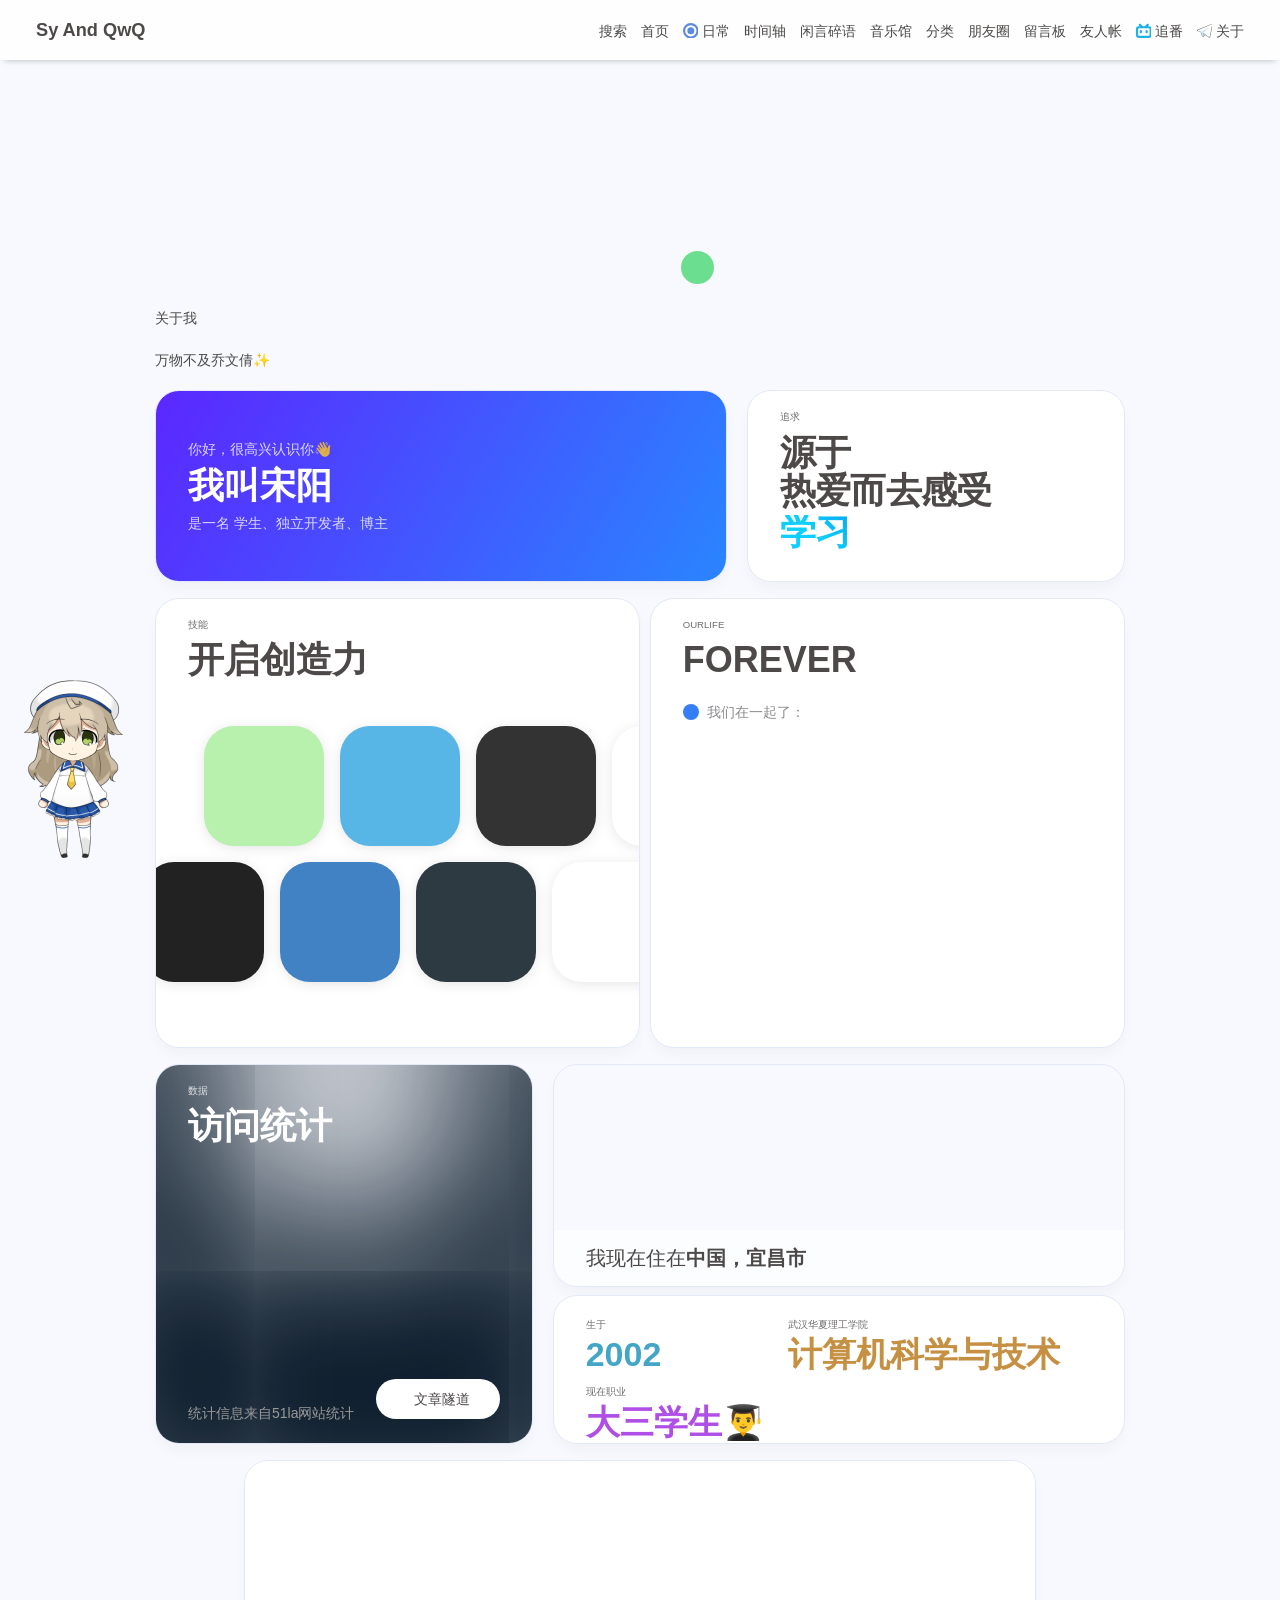
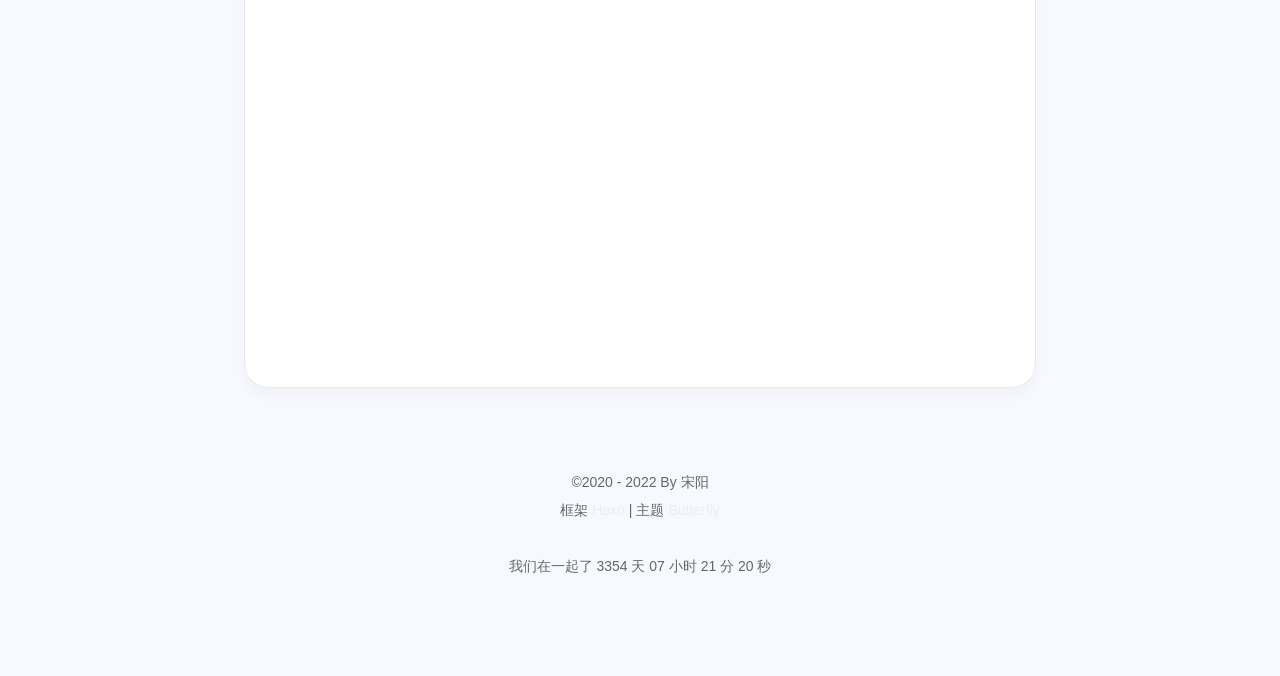
==== about/index.html @ 09df10b4 "Site updated: 2022-11-19 19:28:46" ====
<!DOCTYPE html><html lang="zh-CN" data-theme="light"><head><meta charset="UTF-8"><meta http-equiv="X-UA-Compatible" content="IE=edge"><meta name="viewport" content="width=device-width, initial-scale=1.0, maximum-scale=1.0, user-scalable=no"><title>关于 | Sy And QwQ</title><meta name="author" content="宋阳"><meta name="copyright" content="宋阳"><meta name="format-detection" content="telephone=no"><meta name="theme-color" content="#ffffff"><meta name="description" content="属于我和qwq的博客">
<meta property="og:type" content="website">
<meta property="og:title" content="关于">
<meta property="og:url" content="https://love.qwq1127.cn/about/index.html">
<meta property="og:site_name" content="Sy And QwQ">
<meta property="og:description" content="属于我和qwq的博客">
<meta property="og:locale" content="zh_CN">
<meta property="article:published_time" content="2022-11-18T15:21:50.000Z">
<meta property="article:modified_time" content="2022-11-18T15:22:02.466Z">
<meta property="article:author" content="宋阳">
<meta name="twitter:card" content="summary"><link rel="shortcut icon" href="/img/ourpic.jpg"><link rel="canonical" href="https://love.qwq1127.cn/about/"><link rel="preconnect" href="//cdn.jsdelivr.net"/><link rel="preconnect" href="//busuanzi.ibruce.info"/><link rel="manifest" href="/manifest.json"/><meta name="msapplication-TileColor" content="#3b70fc"/><link rel="apple-touch-icon" sizes="180x180" href="/img/siteicon/128.png"/><link rel="icon" type="image/png" sizes="32x32" href="/img/siteicon/32.png"/><link rel="icon" type="image/png" sizes="16x16" href="/img/siteicon/16.png"/><link rel="mask-icon" href="/img/siteicon/128.png" color="#5bbad5"/><link rel="stylesheet" href="/css/index.css"><link rel="stylesheet" href="https://cdn.jsdelivr.net/npm/@fortawesome/fontawesome-free/css/all.min.css" media="print" onload="this.media='all'"><link rel="stylesheet" href="https://cdn.jsdelivr.net/npm/@fancyapps/ui/dist/fancybox.min.css" media="print" onload="this.media='all'"><script>const GLOBAL_CONFIG = { 
  root: '/',
  algolia: undefined,
  localSearch: {"path":"/search.xml","preload":false,"languages":{"hits_empty":"找不到您查询的内容：${query}"}},
  translate: undefined,
  noticeOutdate: undefined,
  highlight: {"plugin":"highlighjs","highlightCopy":true,"highlightLang":true,"highlightHeightLimit":false},
  copy: {
    success: '复制成功',
    error: '复制错误',
    noSupport: '浏览器不支持'
  },
  relativeDate: {
    homepage: false,
    post: false
  },
  runtime: '',
  date_suffix: {
    just: '刚刚',
    min: '分钟前',
    hour: '小时前',
    day: '天前',
    month: '个月前'
  },
  copyright: undefined,
  lightbox: 'fancybox',
  Snackbar: undefined,
  source: {
    justifiedGallery: {
      js: 'https://cdn.jsdelivr.net/npm/flickr-justified-gallery/dist/fjGallery.min.js',
      css: 'https://cdn.jsdelivr.net/npm/flickr-justified-gallery/dist/fjGallery.min.css'
    }
  },
  isPhotoFigcaption: false,
  islazyload: true,
  isAnchor: false
}</script><script id="config-diff">var GLOBAL_CONFIG_SITE = {
  title: '关于',
  isPost: false,
  isHome: false,
  isHighlightShrink: false,
  isToc: false,
  postUpdate: '2022-11-18 23:22:02'
}</script><noscript><style type="text/css">
  #nav {
    opacity: 1
  }
  .justified-gallery img {
    opacity: 1
  }

  #recent-posts time,
  #post-meta time {
    display: inline !important
  }
</style></noscript><script>(win=>{
    win.saveToLocal = {
      set: function setWithExpiry(key, value, ttl) {
        if (ttl === 0) return
        const now = new Date()
        const expiryDay = ttl * 86400000
        const item = {
          value: value,
          expiry: now.getTime() + expiryDay,
        }
        localStorage.setItem(key, JSON.stringify(item))
      },

      get: function getWithExpiry(key) {
        const itemStr = localStorage.getItem(key)

        if (!itemStr) {
          return undefined
        }
        const item = JSON.parse(itemStr)
        const now = new Date()

        if (now.getTime() > item.expiry) {
          localStorage.removeItem(key)
          return undefined
        }
        return item.value
      }
    }
  
    win.getScript = url => new Promise((resolve, reject) => {
      const script = document.createElement('script')
      script.src = url
      script.async = true
      script.onerror = reject
      script.onload = script.onreadystatechange = function() {
        const loadState = this.readyState
        if (loadState && loadState !== 'loaded' && loadState !== 'complete') return
        script.onload = script.onreadystatechange = null
        resolve()
      }
      document.head.appendChild(script)
    })
  
      win.activateDarkMode = function () {
        document.documentElement.setAttribute('data-theme', 'dark')
        if (document.querySelector('meta[name="theme-color"]') !== null) {
          document.querySelector('meta[name="theme-color"]').setAttribute('content', '#0d0d0d')
        }
      }
      win.activateLightMode = function () {
        document.documentElement.setAttribute('data-theme', 'light')
        if (document.querySelector('meta[name="theme-color"]') !== null) {
          document.querySelector('meta[name="theme-color"]').setAttribute('content', '#ffffff')
        }
      }
      const t = saveToLocal.get('theme')
    
          if (t === 'dark') activateDarkMode()
          else if (t === 'light') activateLightMode()
        
      const asideStatus = saveToLocal.get('aside-status')
      if (asideStatus !== undefined) {
        if (asideStatus === 'hide') {
          document.documentElement.classList.add('hide-aside')
        } else {
          document.documentElement.classList.remove('hide-aside')
        }
      }
    
    const detectApple = () => {
      if(/iPad|iPhone|iPod|Macintosh/.test(navigator.userAgent)){
        document.documentElement.classList.add('apple')
      }
    }
    detectApple()
    })(window)</script><link rel="stylesheet" href="/css/custom.css" media="defer" onload="this.media='all'"><link rel="stylesheet" type="text/css" href="https://cdn.jsdelivr.net/npm/js-heo@1.0.11/mainColor/heoMainColor.css"><link rel="stylesheet" type="text/css" href="https://cdn.jsdelivr.net/npm/js-heo@1.0.11/poem/poem.css"><link rel="stylesheet" href="/css/essay_page/essay_page.css"><link rel="stylesheet" href="https://npm.elemecdn.com/hexo-butterfly-swiper-anzhiyu@1.0.4/lib/swiper.min.css"><link rel="stylesheet" href="/css/essay_page/home_essay_bar.css"><!-- hexo injector head_end start --><link rel="stylesheet" href="https://cdn.cbd.int/hexo-butterfly-clock-anzhiyu/lib/clock.min.css" /><link rel="stylesheet" href="https://npm.elemecdn.com/anzhiyu-blog@2.0.4/css/runtime/runtime.min.css" media="print" onload="this.media='all'"><link rel="stylesheet" href="https://cdn.cbd.int/hexo-butterfly-tag-plugins-plus@latest/lib/assets/font-awesome-animation.min.css" media="defer" onload="this.media='all'"><link rel="stylesheet" href="https://cdn.cbd.int/hexo-butterfly-tag-plugins-plus@latest/lib/tag_plugins.css" media="defer" onload="this.media='all'"><script src="https://cdn.cbd.int/hexo-butterfly-tag-plugins-plus@latest/lib/assets/carousel-touch.js"></script><link rel="stylesheet" href="https://cdn.cbd.int/hexo-butterfly-wowjs/lib/animate.min.css" media="print" onload="this.media='all'"><!-- hexo injector head_end end --><meta name="generator" content="Hexo 6.3.0"><link rel="alternate" href="/atom.xml" title="Sy And QwQ" type="application/atom+xml">
</head><body><div id="web_bg"></div><div id="sidebar"><div id="menu-mask"></div><div id="sidebar-menus"><div class="avatar-img is-center"><img src= "[data-uri]" data-lazy-src="https://qwq1127-imgs-1314251743.cos.ap-shanghai.myqcloud.com/imgs/202211131216572.webp" onerror="onerror=null;src='/img/friend_404.gif'" alt="avatar"/></div><div class="sidebar-site-data site-data is-center"><a href="/archives/"><div class="headline">文章</div><div class="length-num">2</div></a><a href="/tags/"><div class="headline">标签</div><div class="length-num">0</div></a><a href="/categories/"><div class="headline">分类</div><div class="length-num">0</div></a></div><hr/><div class="menus_items"><div class="menus_item"><a class="site-page faa-parent animated-hover" href="/"><i class="fa-fw fas fa-home faa-tada"></i><span> 首页</span></a></div><div class="menus_item"><a class="site-page faa-parent animated-hover" href="/essay/"><svg class="icon faa-tada" aria-hidden="true"><use xlink:href="#icon-icon-test-copy"></use></svg><span> 日常</span></a></div><div class="menus_item"><a class="site-page faa-parent animated-hover" href="/archives/"><i class="fa-fw fas fa-archive faa-tada"></i><span> 时间轴</span></a></div><div class="menus_item"><a class="site-page faa-parent animated-hover" href="/artitalk/"><i class="fa-fw fas fa-comment-dots faa-tada"></i><span> 闲言碎语</span></a></div><div class="menus_item"><a class="site-page faa-parent animated-hover" href="/music/"><i class="fa-fw fas fa-music faa-tada"></i><span> 音乐馆</span></a></div><div class="menus_item"><a class="site-page faa-parent animated-hover" href="/categories/"><i class="fa-fw fas fa-folder-open faa-tada"></i><span> 分类</span></a></div><div class="menus_item"><a class="site-page faa-parent animated-hover" href="/fcircle/"><i class="fa-fw fab fa-artstation faa-tada"></i><span> 朋友圈</span></a></div><div class="menus_item"><a class="site-page faa-parent animated-hover" href="/comments/"><i class="fa-fw fas fa-envelope faa-tada"></i><span> 留言板</span></a></div><div class="menus_item"><a class="site-page faa-parent animated-hover" href="/link/"><i class="fa-fw fas fa-link faa-tada"></i><span> 友人帐</span></a></div><div class="menus_item"><a class="site-page faa-parent animated-hover" href="/bangumis/"><svg class="icon faa-tada" aria-hidden="true"><use xlink:href="#icon-bilibili1"></use></svg><span> 追番</span></a></div><div class="menus_item"><a class="site-page faa-parent animated-hover" href="/about/"><svg class="icon faa-tada" aria-hidden="true"><use xlink:href="#icon-zhifeiji"></use></svg><span> 关于</span></a></div></div></div></div><div class="page" id="body-wrap"><header class="not-top-img" id="page-header"><nav id="nav"><span id="blog_name"><a id="site-name" href="/">Sy And QwQ</a></span><div id="menus"><div id="search-button"><a class="site-page social-icon search"><i class="fas fa-search fa-fw"></i><span> 搜索</span></a></div><div class="menus_items"><div class="menus_item"><a class="site-page faa-parent animated-hover" href="/"><i class="fa-fw fas fa-home faa-tada"></i><span> 首页</span></a></div><div class="menus_item"><a class="site-page faa-parent animated-hover" href="/essay/"><svg class="icon faa-tada" aria-hidden="true"><use xlink:href="#icon-icon-test-copy"></use></svg><span> 日常</span></a></div><div class="menus_item"><a class="site-page faa-parent animated-hover" href="/archives/"><i class="fa-fw fas fa-archive faa-tada"></i><span> 时间轴</span></a></div><div class="menus_item"><a class="site-page faa-parent animated-hover" href="/artitalk/"><i class="fa-fw fas fa-comment-dots faa-tada"></i><span> 闲言碎语</span></a></div><div class="menus_item"><a class="site-page faa-parent animated-hover" href="/music/"><i class="fa-fw fas fa-music faa-tada"></i><span> 音乐馆</span></a></div><div class="menus_item"><a class="site-page faa-parent animated-hover" href="/categories/"><i class="fa-fw fas fa-folder-open faa-tada"></i><span> 分类</span></a></div><div class="menus_item"><a class="site-page faa-parent animated-hover" href="/fcircle/"><i class="fa-fw fab fa-artstation faa-tada"></i><span> 朋友圈</span></a></div><div class="menus_item"><a class="site-page faa-parent animated-hover" href="/comments/"><i class="fa-fw fas fa-envelope faa-tada"></i><span> 留言板</span></a></div><div class="menus_item"><a class="site-page faa-parent animated-hover" href="/link/"><i class="fa-fw fas fa-link faa-tada"></i><span> 友人帐</span></a></div><div class="menus_item"><a class="site-page faa-parent animated-hover" href="/bangumis/"><svg class="icon faa-tada" aria-hidden="true"><use xlink:href="#icon-bilibili1"></use></svg><span> 追番</span></a></div><div class="menus_item"><a class="site-page faa-parent animated-hover" href="/about/"><svg class="icon faa-tada" aria-hidden="true"><use xlink:href="#icon-zhifeiji"></use></svg><span> 关于</span></a></div></div><div id="toggle-menu"><a class="site-page"><i class="fas fa-bars fa-fw"></i></a></div></div></nav></header><main class="layout hide-aside" id="content-inner"><div id="page"><h1 class="page-title">关于</h1><div id="about-page"><div class="author-box"><div class="author-img"><img class="no-lightbox" src= "[data-uri]" data-lazy-src="https://s1.ax1x.com/2022/11/19/zKFMAx.png"></div><div class="image-dot"></div></div><p class="p center logo large">关于我</p><p class="p center small">万物不及乔文倩✨</p><div class="author-content"><div class="author-content-item myInfoAndSayHello"><div class="title1">你好，很高兴认识你👋</div><div class="title2">我叫<span class="inline-word">宋阳</span></div><div class="title1">是一名 学生、独立开发者、<span class="inline-word">博主</span></div></div><div class="aboutsiteTips author-content-item"><div class="author-content-item-tips">追求</div><h2>源于<br>热爱而去<span class="inline-word">感受</span><div class="mask"><span class="first-tips">学习</span><span>生活</span><span data-up>程序</span><span data-show>体验</span></div></h2></div></div><div class="author-content"><div class="author-content-item skills"><div class="card-content"><div class="author-content-item-tips">技能</div><span class="author-content-item-title">开启创造力</span><div class="skills-style-group"><div class="tags-group-all"><div class="tags-group-wrapper"><div class="tags-group-icon-pair"><div class="tags-group-icon" style="background: #b8f0ae"><img class="no-lightbox" title="Vue" src= "[data-uri]" data-lazy-src="https://image.anzhiy.cn/adminuploads/1/2022/09/25/633001374747b.png"></div><div class="tags-group-icon" style="background: #222"><img class="no-lightbox" title="React" src= "[data-uri]" data-lazy-src="[data-uri]"></div></div><div class="tags-group-icon-pair"><div class="tags-group-icon" style="background: #57b6e6"><img class="no-lightbox" title="Docker" src= "[data-uri]" data-lazy-src="https://image.anzhiy.cn/adminuploads/1/2022/09/25/63300647df7fa.png"></div><div class="tags-group-icon" style="background: #4082c3"><img class="no-lightbox" title="Photoshop" src= "[data-uri]" data-lazy-src="https://image.anzhiy.cn/adminuploads/1/2022/09/25/63300647e1f10.png"></div></div><div class="tags-group-icon-pair"><div class="tags-group-icon" style="background: #333"><img class="no-lightbox" title="Node" src= "[data-uri]" data-lazy-src="https://cdn1.tianli0.top/npm/anzhiyu-blog@2.1.1/img/svg/node-logo.svg"></div><div class="tags-group-icon" style="background: #2e3a41"><img class="no-lightbox" title="Webpack" src= "[data-uri]" data-lazy-src="https://image.anzhiy.cn/adminuploads/1/2022/09/26/6330ff27e5c9b.png"></div></div><div class="tags-group-icon-pair"><div class="tags-group-icon" style="background: #fff"><img class="no-lightbox" title="Pinia" src= "[data-uri]" data-lazy-src="https://npm.elemecdn.com/anzhiyu-blog@2.0.8/img/svg/pinia-logo.svg"></div><div class="tags-group-icon" style="background: #fff"><img class="no-lightbox" title="Python" src= "[data-uri]" data-lazy-src="https://image.anzhiy.cn/adminuploads/1/2022/09/25/63300647dea51.png"></div></div><div class="tags-group-icon-pair"><div class="tags-group-icon" style="background: #937df7"><img class="no-lightbox" title="Vite" src= "[data-uri]" data-lazy-src="https://npm.elemecdn.com/anzhiyu-blog@2.0.8/img/svg/vite-logo.svg"></div><div class="tags-group-icon" style="background: #4499e4"><img class="no-lightbox" title="Flutter" src= "[data-uri]" data-lazy-src="https://image.anzhiy.cn/adminuploads/1/2022/09/25/633004063ff15.png"></div></div><div class="tags-group-icon-pair"><div class="tags-group-icon" style="background: #fff"><img class="no-lightbox" title="Java" src= "[data-uri]" data-lazy-src="https://image.anzhiy.cn/adminuploads/1/2022/09/25/633005bf0fd1e.jpg"></div><div class="tags-group-icon" style="background: #2c51db"><img class="no-lightbox" title="CSS3" src= "[data-uri]" data-lazy-src="https://image.anzhiy.cn/adminuploads/1/2022/09/25/633006cc55e07.png"></div></div><div class="tags-group-icon-pair"><div class="tags-group-icon" style="background: #f7cb4f"><img class="no-lightbox" title="JS" src= "[data-uri]" data-lazy-src="https://image.anzhiy.cn/adminuploads/1/2022/09/25/633006eee047b.png"></div><div class="tags-group-icon" style="background: #e9572b"><img class="no-lightbox" title="HTML" src= "[data-uri]" data-lazy-src="https://image.anzhiy.cn/adminuploads/1/2022/09/25/633006f9ab27d.png"></div></div><div class="tags-group-icon-pair"><div class="tags-group-icon" style="background: #df5b40"><img class="no-lightbox" title="Git" src= "[data-uri]" data-lazy-src="https://image.anzhiy.cn/adminuploads/1/2022/09/25/633006e37c7fd.webp"></div><div class="tags-group-icon" style="background: #e65164"><img class="no-lightbox" title="Apifox" src= "[data-uri]" data-lazy-src="https://image.anzhiy.cn/adminuploads/1/2022/09/25/633007087a4dc.webp"></div></div></div></div><div class="skills-list"><div class="skill-info"><div class="skill-icon" style="background: #b8f0ae"><img class="no-lightbox" title="Vue" src= "[data-uri]" data-lazy-src="https://image.anzhiy.cn/adminuploads/1/2022/09/25/633001374747b.png"></div><div class="skill-name"><span>Vue</span></div></div><div class="skill-info"><div class="skill-icon" style="background: #222"><img class="no-lightbox" title="React" src= "[data-uri]" data-lazy-src="[data-uri]"></div><div class="skill-name"><span>React</span></div></div><div class="skill-info"><div class="skill-icon" style="background: #57b6e6"><img class="no-lightbox" title="Docker" src= "[data-uri]" data-lazy-src="https://image.anzhiy.cn/adminuploads/1/2022/09/25/63300647df7fa.png"></div><div class="skill-name"><span>Docker</span></div></div><div class="skill-info"><div class="skill-icon" style="background: #4082c3"><img class="no-lightbox" title="Photoshop" src= "[data-uri]" data-lazy-src="https://image.anzhiy.cn/adminuploads/1/2022/09/25/63300647e1f10.png"></div><div class="skill-name"><span>Photoshop</span></div></div><div class="skill-info"><div class="skill-icon" style="background: #333"><img class="no-lightbox" title="Node" src= "[data-uri]" data-lazy-src="https://cdn1.tianli0.top/npm/anzhiyu-blog@2.1.1/img/svg/node-logo.svg"></div><div class="skill-name"><span>Node</span></div></div><div class="skill-info"><div class="skill-icon" style="background: #2e3a41"><img class="no-lightbox" title="Webpack" src= "[data-uri]" data-lazy-src="https://image.anzhiy.cn/adminuploads/1/2022/09/26/6330ff27e5c9b.png"></div><div class="skill-name"><span>Webpack</span></div></div><div class="skill-info"><div class="skill-icon" style="background: #fff"><img class="no-lightbox" title="Pinia" src= "[data-uri]" data-lazy-src="https://npm.elemecdn.com/anzhiyu-blog@2.0.8/img/svg/pinia-logo.svg"></div><div class="skill-name"><span>Pinia</span></div></div><div class="skill-info"><div class="skill-icon" style="background: #fff"><img class="no-lightbox" title="Python" src= "[data-uri]" data-lazy-src="https://image.anzhiy.cn/adminuploads/1/2022/09/25/63300647dea51.png"></div><div class="skill-name"><span>Python</span></div></div><div class="skill-info"><div class="skill-icon" style="background: #937df7"><img class="no-lightbox" title="Vite" src= "[data-uri]" data-lazy-src="https://npm.elemecdn.com/anzhiyu-blog@2.0.8/img/svg/vite-logo.svg"></div><div class="skill-name"><span>Vite</span></div></div><div class="skill-info"><div class="skill-icon" style="background: #4499e4"><img class="no-lightbox" title="Flutter" src= "[data-uri]" data-lazy-src="https://image.anzhiy.cn/adminuploads/1/2022/09/25/633004063ff15.png"></div><div class="skill-name"><span>Flutter</span></div></div><div class="skill-info"><div class="skill-icon" style="background: #fff"><img class="no-lightbox" title="Java" src= "[data-uri]" data-lazy-src="https://image.anzhiy.cn/adminuploads/1/2022/09/25/633005bf0fd1e.jpg"></div><div class="skill-name"><span>Java</span></div></div><div class="skill-info"><div class="skill-icon" style="background: #2c51db"><img class="no-lightbox" title="CSS3" src= "[data-uri]" data-lazy-src="https://image.anzhiy.cn/adminuploads/1/2022/09/25/633006cc55e07.png"></div><div class="skill-name"><span>CSS3</span></div></div><div class="skill-info"><div class="skill-icon" style="background: #f7cb4f"><img class="no-lightbox" title="JS" src= "[data-uri]" data-lazy-src="https://image.anzhiy.cn/adminuploads/1/2022/09/25/633006eee047b.png"></div><div class="skill-name"><span>JS</span></div></div><div class="skill-info"><div class="skill-icon" style="background: #e9572b"><img class="no-lightbox" title="HTML" src= "[data-uri]" data-lazy-src="https://image.anzhiy.cn/adminuploads/1/2022/09/25/633006f9ab27d.png"></div><div class="skill-name"><span>HTML</span></div></div><div class="skill-info"><div class="skill-icon" style="background: #df5b40"><img class="no-lightbox" title="Git" src= "[data-uri]" data-lazy-src="https://image.anzhiy.cn/adminuploads/1/2022/09/25/633006e37c7fd.webp"></div><div class="skill-name"><span>Git</span></div></div><div class="skill-info"><div class="skill-icon" style="background: #e65164"><img class="no-lightbox" title="Apifox" src= "[data-uri]" data-lazy-src="https://image.anzhiy.cn/adminuploads/1/2022/09/25/633007087a4dc.webp"></div><div class="skill-name"><span>Apifox</span></div></div><div class="etc">...</div></div></div></div></div><div class="author-content-item careers"><div class="card-content"><div class="author-content-item-tips">OURLIFE</div><span class="author-content-item-title">FOREVER</span><div class="careers-group"><div class="careers-item"><div class="circle" style="background:#357ef5"></div><div class="name">我们在一起了：</div></div></div><img class="author-content-img no-lightbox" alt="生涯" src= "[data-uri]" data-lazy-src="https://s1.ax1x.com/2022/11/19/zuOcnO.png"></div></div></div><div class="author-content"><div class="about-statistic author-content-item"><div class="card-content"><div class="author-content-item-tips">数据</div><span class="author-content-item-title">访问统计</span><div id="statistic"></div><div class="post-tips">统计信息来自<a href="https://invite.51.la/1NzKqTeb?target=V6" target="_blank" rel="noopener nofollow">51la网站统计</a></div><div class="banner-button-group"><a class="banner-button" onclick="pjax.loadUrl(&quot;/archives/&quot;)" data-pjax-state><i class="fas fa-circle-arrow-up-right"></i><span class="banner-button-text">文章隧道</span></a></div></div></div><div class="author-content-item-group column mapAndInfo"><div class="author-content-item map single"><span class="map-title">我现在住在<b>中国，宜昌市</b></span></div><div class="author-content-item selfInfo single"><div><span class="selfInfo-title">生于</span><span class="selfInfo-content" style="color:#43a6c6">2002</span></div><div><span class="selfInfo-title">武汉华夏理工学院</span><span class="selfInfo-content" style="color:#c69043">计算机科学与技术</span></div><div><span class="selfInfo-title">现在职业</span><span class="selfInfo-content" style="color:#b04fe6">大三学生👨‍🎓</span></div></div></div></div><div class="author-content"><div class="author-content-item myphoto"><img class="author-content-img no-lightbox" alt="自拍" src= "[data-uri]" data-lazy-src="https://s1.ax1x.com/2022/11/19/zKpAUO.jpg"></div></div></div><script src="/js/countup.js"></script><script>(() => {
  fetch('https://v6-widget.51.la/v6/JskXhwjn5swC1gGq/quote.js').then(res => res.text()).then((data) => {
      let title = ['最近活跃', '今日人数', '今日访问', '昨日人数', '昨日访问', '本月访问', '总访问量']
      let num = data.match(/(<\/span><span>).*?(\/span><\/p>)/g)

      num = num.map((el) => {
        let val = el.replace(/(<\/span><span>)/g, '')
        let str = val.replace(/(<\/span><\/p>)/g, '')
        return str
      })

      let statisticEl = document.getElementById('statistic')

      // 自定义不显示哪个或者显示哪个，如下为不显示 最近活跃访客 和 总访问量
      let statistic = []
      for (let i = 0; i < num.length; i++) {
          if (!statisticEl) return
          if (i == 0 || i == num.length - 1) continue;
          statisticEl.innerHTML += '<div><span>' + title[i] + '</span><span id='+ title[i] + '>' + num[i] + '</span></div>'
          queueMicrotask(()=> {
            statistic.push(new CountUp(title[i], 0, num[i], 0, 2, {
                useEasing: true,
                useGrouping: true,
                separator: ',',
                decimal: '.',
                prefix: '',
                suffix: ''
            }))
          })
      }

      function statisticUP () {
        let statisticElment = document.querySelector('.about-statistic.author-content-item');
        if(isInViewPortOfOne(statisticElment)) {
          for (let i = 0; i < num.length; i++) {
            if (i == 0 || i == num.length - 1) continue;
            statistic[i-1].start();
          }
          document.removeEventListener('scroll', throttleStatisticUP);
        }
      }

      const selfInfoContentYear = new CountUp('selfInfo-content-year', 0, 2002, 0, 2, {
        useEasing: true,
        useGrouping: false,
        separator: ',',
        decimal: '.',
        prefix: '',
        suffix: ''
      })

      function scrollSelfInfoContentYear() {
        let selfInfoContentYearElment = document.querySelector('.author-content-item.selfInfo.single');
        if (selfInfoContentYearElment && isInViewPortOfOne(selfInfoContentYearElment)) {
          selfInfoContentYear.start()
          document.removeEventListener('scroll', throttleScrollSelfInfoContentYear);
        }
      }
      const throttleStatisticUP = btf.throttle(statisticUP, 200)
      document.addEventListener('scroll', throttleStatisticUP, {passive: true})

      const throttleScrollSelfInfoContentYear = btf.throttle(scrollSelfInfoContentYear, 200)
      document.addEventListener('scroll', throttleScrollSelfInfoContentYear, {passive: true})
  });

  var pursuitInterval = null;
    pursuitInterval = setInterval(function () {
      const show = document.querySelector('span[data-show]')
      const next = show.nextElementSibling || document.querySelector('.first-tips')
      const up = document.querySelector('span[data-up]')

      if (up) {
        up.removeAttribute('data-up')
      }

      show.removeAttribute('data-show')
      show.setAttribute('data-up', '')

      next.setAttribute('data-show', '')
    }, 2000)

    document.addEventListener('pjax:send', function(){
      clearInterval(pursuitInterval);
    });

    var helloAboutEl = document.querySelector('.hello-about')
    helloAboutEl.addEventListener("mousemove", evt => {
      const mouseX = evt.offsetX;
      const mouseY = evt.offsetY;
      gsap.set(".cursor", {
        x: mouseX,
        y: mouseY,
      })

      gsap.to(".shape", {
        x: mouseX,
        y: mouseY,
        stagger: -0.1
      })
    })
})()</script></div></main><footer id="footer"><div id="footer-wrap"><div class="copyright">&copy;2020 - 2022 By 宋阳</div><div class="framework-info"><span>框架 </span><a target="_blank" rel="noopener" href="https://hexo.io">Hexo</a><span class="footer-separator">|</span><span>主题 </span><a target="_blank" rel="noopener" href="https://github.com/jerryc127/hexo-theme-butterfly">Butterfly</a></div></div></footer></div><div id="rightside"><div id="rightside-config-hide"><button id="darkmode" type="button" title="浅色和深色模式转换"><i class="fas fa-adjust"></i></button></div><div id="rightside-config-show"><button id="rightside_config" type="button" title="设置"><i class="fas fa-cog fa-spin"></i></button><button id="go-up" type="button" title="回到顶部"><i class="fas fa-arrow-up"></i></button></div></div><div id="local-search"><div class="search-dialog"><nav class="search-nav"><span class="search-dialog-title">搜索</span><span id="loading-status"></span><button class="search-close-button"><i class="fas fa-times"></i></button></nav><div class="is-center" id="loading-database"><i class="fas fa-spinner fa-pulse"></i><span>  数据库加载中</span></div><div class="search-wrap"><div id="local-search-input"><div class="local-search-box"><input class="local-search-box--input" placeholder="搜索文章" type="text"/></div></div><hr/><div id="local-search-results"></div></div></div><div id="search-mask"></div></div><div><script src="/js/utils.js"></script><script src="/js/main.js"></script><script src="https://cdn.jsdelivr.net/npm/@fancyapps/ui/dist/fancybox.umd.min.js"></script><script src="https://cdn.jsdelivr.net/npm/vanilla-lazyload/dist/lazyload.iife.min.js"></script><script src="/js/search/local-search.js"></script><div class="js-pjax"></div><div class="aplayer no-destroy" data-id="1708664797" data-server="tencent" data-type="playlist"   data-order="list" data-fixed="true" data-preload="auto" data-autoplay="false" data-mutex="true" ></div><script charset="UTF-8" id="LA_COLLECT" src="https://sdk.51.la/js-sdk-pro.min.js"></script><script src="https://sdk.51.la/perf/js-sdk-perf.min.js" crossorigin="anonymous"></script><script> LA.init({id:"JskXhwjn5swC1gGq",ck:"JskXhwjn5swC1gGq"})</script><script>new LingQue.Monitor().init({id:"JskXhwjn5swC1gGq",sendSuspicious:true});</script><script async data-pjax src="/js/custom.js"></script><script async data-pjax src="/js/waterfall/waterfall.js"></script><script data-pjax src="https://npm.elemecdn.com/anzhiyu-blog@1.1.6/js/swiper.min.js"></script><script id="click-heart" src="https://cdn.jsdelivr.net/npm/butterfly-extsrc/dist/click-heart.min.js" async="async" mobile="false"></script><link rel="stylesheet" href="https://cdn.jsdelivr.net/npm/aplayer/dist/APlayer.min.css" media="print" onload="this.media='all'"><script src="https://cdn.jsdelivr.net/npm/aplayer/dist/APlayer.min.js"></script><script src="https://cdn.jsdelivr.net/npm/butterfly-extsrc/metingjs/dist/Meting.min.js"></script><script src="https://cdn.jsdelivr.net/npm/pjax/pjax.min.js"></script><script>let pjaxSelectors = ["head > title","#config-diff","#body-wrap","#rightside-config-hide","#rightside-config-show",".js-pjax"]

var pjax = new Pjax({
  elements: 'a:not([target="_blank"])',
  selectors: pjaxSelectors,
  cacheBust: false,
  analytics: false,
  scrollRestoration: false
})

document.addEventListener('pjax:send', function () {

  // removeEventListener scroll 
  window.tocScrollFn && window.removeEventListener('scroll', window.tocScrollFn)
  window.scrollCollect && window.removeEventListener('scroll', scrollCollect)

  document.getElementById('rightside').style.cssText = "opacity: ''; transform: ''"
  
  if (window.aplayers) {
    for (let i = 0; i < window.aplayers.length; i++) {
      if (!window.aplayers[i].options.fixed) {
        window.aplayers[i].destroy()
      }
    }
  }

  typeof typed === 'object' && typed.destroy()

  //reset readmode
  const $bodyClassList = document.body.classList
  $bodyClassList.contains('read-mode') && $bodyClassList.remove('read-mode')

  typeof disqusjs === 'object' && disqusjs.destroy()
})

document.addEventListener('pjax:complete', function () {
  window.refreshFn()

  document.querySelectorAll('script[data-pjax]').forEach(item => {
    const newScript = document.createElement('script')
    const content = item.text || item.textContent || item.innerHTML || ""
    Array.from(item.attributes).forEach(attr => newScript.setAttribute(attr.name, attr.value))
    newScript.appendChild(document.createTextNode(content))
    item.parentNode.replaceChild(newScript, item)
  })

  GLOBAL_CONFIG.islazyload && window.lazyLoadInstance.update()

  typeof chatBtnFn === 'function' && chatBtnFn()
  typeof panguInit === 'function' && panguInit()

  // google analytics
  typeof gtag === 'function' && gtag('config', '', {'page_path': window.location.pathname});

  // baidu analytics
  typeof _hmt === 'object' && _hmt.push(['_trackPageview',window.location.pathname]);

  typeof loadMeting === 'function' && document.getElementsByClassName('aplayer').length && loadMeting()

  // prismjs
  typeof Prism === 'object' && Prism.highlightAll()
})

document.addEventListener('pjax:error', (e) => {
  if (e.request.status === 404) {
    pjax.loadUrl('/404.html')
  }
})</script><div class="app-refresh" id="app-refresh" style="position: fixed;top: -2.2rem;left: 0;right: 0;z-index: 99999;padding: 0 1rem;font-size: 15px;height: 2.2rem;transition: all 0.3s ease;"><div class="app-refresh-wrap" style=" display: flex;color: #fff;height: 100%;align-items: center;justify-content: center;"><label>✨ 有新文章啦！ 👉</label><a href="javascript:void(0)" onclick="location.reload()"><span style="color: #fff;text-decoration: underline;cursor: pointer;">🍗点击食用🍔</span></a></div></div><script>if ('serviceWorker' in navigator) {
if (navigator.serviceWorker.controller) {
navigator.serviceWorker.addEventListener('controllerchange', function() {
showNotification()
})
}
window.addEventListener('load', function() {
navigator.serviceWorker.register('/sw.js')
})
}
function showNotification() {
if (GLOBAL_CONFIG.Snackbar) {
var snackbarBg =
document.documentElement.getAttribute('data-theme') === 'light' ?
GLOBAL_CONFIG.Snackbar.bgLight :
GLOBAL_CONFIG.Snackbar.bgDark
var snackbarPos = GLOBAL_CONFIG.Snackbar.position
Snackbar.show({
text: '✨ 有新文章啦！ 👉',
backgroundColor: snackbarBg,
duration: 500000,
pos: snackbarPos,
actionText: '🍗点击食用🍔',
actionTextColor: '#fff',
onActionClick: function(e) {
location.reload()
},
})
} else {
var showBg =
document.documentElement.getAttribute('data-theme') === 'light' ?
'#3b70fc' :
'#1f1f1f'
var cssText = `top: 0; background: ${showBg};`
document.getElementById('app-refresh').style.cssText = cssText
}
}</script><script async data-pjax src="//busuanzi.ibruce.info/busuanzi/2.3/busuanzi.pure.mini.js"></script></div><!-- hexo injector body_end start --><script data-pjax>
  function butterfly_clock_anzhiyu_injector_config(){
    var parent_div_git = document.getElementsByClassName('sticky_layout')[0];
    var item_html = '<div class="card-widget card-clock"><div class="card-glass"><div class="card-background"><div class="card-content"><div id="hexo_electric_clock"><img class="entered loading" id="card-clock-loading" src= "[data-uri]" data-lazy-src="https://cdn.cbd.int/hexo-butterfly-clock-anzhiyu/lib/loading.gif" style="height: 120px; width: 100%;" data-ll-status="loading"/></div></div></div></div></div>';
    console.log('已挂载butterfly_clock_anzhiyu')
    if(parent_div_git) {
      parent_div_git.insertAdjacentHTML("afterbegin",item_html)
    }
  }
  var elist = 'null'.split(',');
  var cpage = location.pathname;
  var epage = 'all';
  var qweather_key = 'a706946cad544d13ba8e112b1cfd0f8e';
  var gaud_map_key = '7294e9d53179c618071c08911b5643d6';
  var baidu_ak_key = 'undefined';
  var flag = 0;
  var clock_rectangle = '112.982279,28.19409';
  var clock_default_rectangle_enable = 'false';

  for (var i=0;i<elist.length;i++){
    if (cpage.includes(elist[i])){
      flag++;
    }
  }

  if ((epage ==='all')&&(flag == 0)){
    butterfly_clock_anzhiyu_injector_config();
  }
  else if (epage === cpage){
    butterfly_clock_anzhiyu_injector_config();
  }
  </script><script src="https://widget.qweather.net/simple/static/js/he-simple-common.js?v=2.0"></script><script data-pjax src="https://cdn.cbd.int/hexo-butterfly-clock-anzhiyu/lib/clock.min.js"></script><script data-pjax>
  function butterfly_footer_beautify_injector_config(){
    var parent_div_git = document.getElementById('footer-wrap');
    var item_html = '<div id="workboard"></div><p id="ghbdages"><a class="github-badge" target="_blank" href="https://www.jsdelivr.com/" style="margin-inline:5px" data-title="本站使用JsDelivr为静态资源提供CDN加速" title=""><img src= "[data-uri]" data-lazy-src="https://img.shields.io/badge/CDN-jsDelivr-orange?style=flat&amp;logo=jsDelivr" alt=""/></a><a class="github-badge" target="_blank" href="https://github.com/" style="margin-inline:5px" data-title="本站项目由Github托管" title=""><img src= "[data-uri]" data-lazy-src="https://img.shields.io/badge/Source-Github-d021d6?style=flat&amp;logo=GitHub" alt=""/></a><a class="github-badge" target="_blank" href="http://creativecommons.org/licenses/by-nc-sa/4.0/" style="margin-inline:5px" data-title="本站采用知识共享署名-非商业性使用-相同方式共享4.0国际许可协议进行许可" title=""><img src= "[data-uri]" data-lazy-src="https://img.shields.io/badge/Copyright-BY--NC--SA%204.0-d42328?style=flat&amp;logo=Claris" alt=""/></a></p>';
    console.log('已挂载butterfly_footer_beautify')
    parent_div_git.insertAdjacentHTML("beforeend",item_html)
    }
  var elist = 'null'.split(',');
  var cpage = location.pathname;
  var epage = 'all';
  var flag = 0;

  for (var i=0;i<elist.length;i++){
    if (cpage.includes(elist[i])){
      flag++;
    }
  }

  if ((epage ==='all')&&(flag == 0)){
    butterfly_footer_beautify_injector_config();
  }
  else if (epage === cpage){
    butterfly_footer_beautify_injector_config();
  }
  </script><script async src="/js/runtime/runtime.min.js"></script><script async src="/js/ali_font.js"></script><div class="js-pjax"><script async="async">var arr = document.getElementsByClassName('recent-post-item');
for(var i = 0;i<arr.length;i++){
    arr[i].classList.add('wow');
    arr[i].classList.add('animate__zoomIn');
    arr[i].setAttribute('data-wow-duration', '1.5s');
    arr[i].setAttribute('data-wow-delay', '200ms');
    arr[i].setAttribute('data-wow-offset', '30');
    arr[i].setAttribute('data-wow-iteration', '1');
  }</script><script async="async">var arr = document.getElementsByClassName('card-widget');
for(var i = 0;i<arr.length;i++){
    arr[i].classList.add('wow');
    arr[i].classList.add('animate__zoomIn');
    arr[i].setAttribute('data-wow-duration', '');
    arr[i].setAttribute('data-wow-delay', '200ms');
    arr[i].setAttribute('data-wow-offset', '');
    arr[i].setAttribute('data-wow-iteration', '');
  }</script><script async="async">var arr = document.getElementsByClassName('flink-list-card');
for(var i = 0;i<arr.length;i++){
    arr[i].classList.add('wow');
    arr[i].classList.add('animate__flipInY');
    arr[i].setAttribute('data-wow-duration', '3s');
    arr[i].setAttribute('data-wow-delay', '');
    arr[i].setAttribute('data-wow-offset', '');
    arr[i].setAttribute('data-wow-iteration', '');
  }</script><script async="async">var arr = document.getElementsByClassName('flink-list-card');
for(var i = 0;i<arr.length;i++){
    arr[i].classList.add('wow');
    arr[i].classList.add('animate__animated');
    arr[i].setAttribute('data-wow-duration', '3s');
    arr[i].setAttribute('data-wow-delay', '');
    arr[i].setAttribute('data-wow-offset', '');
    arr[i].setAttribute('data-wow-iteration', '');
  }</script><script async="async">var arr = document.getElementsByClassName('article-sort-item');
for(var i = 0;i<arr.length;i++){
    arr[i].classList.add('wow');
    arr[i].classList.add('animate__slideInRight');
    arr[i].setAttribute('data-wow-duration', '1.5s');
    arr[i].setAttribute('data-wow-delay', '');
    arr[i].setAttribute('data-wow-offset', '');
    arr[i].setAttribute('data-wow-iteration', '');
  }</script><script async="async">var arr = document.getElementsByClassName('site-card');
for(var i = 0;i<arr.length;i++){
    arr[i].classList.add('wow');
    arr[i].classList.add('animate__flipInY');
    arr[i].setAttribute('data-wow-duration', '3s');
    arr[i].setAttribute('data-wow-delay', '');
    arr[i].setAttribute('data-wow-offset', '');
    arr[i].setAttribute('data-wow-iteration', '');
  }</script><script async="async">var arr = document.getElementsByClassName('site-card');
for(var i = 0;i<arr.length;i++){
    arr[i].classList.add('wow');
    arr[i].classList.add('animate__animated');
    arr[i].setAttribute('data-wow-duration', '3s');
    arr[i].setAttribute('data-wow-delay', '');
    arr[i].setAttribute('data-wow-offset', '');
    arr[i].setAttribute('data-wow-iteration', '');
  }</script></div><script defer src="https://cdn.cbd.int/hexo-butterfly-wowjs/lib/wow.min.js"></script><script defer src="https://cdn.cbd.int/hexo-butterfly-wowjs/lib/wow_init.js"></script><!-- hexo injector body_end end --><script src="/live2dw/lib/L2Dwidget.min.js?094cbace49a39548bed64abff5988b05"></script><script>L2Dwidget.init({"tagMode":false,"debug":false,"model":{"jsonPath":"/live2dw/assets/koharu.model.json"},"display":{"position":"left","width":150,"height":300},"mobile":{"show":true},"log":false,"pluginJsPath":"lib/","pluginModelPath":"assets/","pluginRootPath":"live2dw/"});</script></body></html>
---- css/custom.css ----
/* @font-face {
  font-family: Candyhome;
  src: url(https://npm.elemecdn.com/anzhiyu-blog@1.1.6/fonts/Candyhome.ttf);
  font-display: swap;
  font-weight: lighter;
} */

@font-face {
    font-family: ZhuZiAYuanJWD;
    src: url(https://npm.elemecdn.com/anzhiyu-blog@1.1.6/fonts/ZhuZiAWan.woff2);
    font-display: swap;
    font-weight: lighter;
}

div#menus {
    font-family: "ZhuZiAYuanJWD";
}

h1#site-title {
    font-family: ZhuZiAYuanJWD;
    font-size: 3em !important;
}

a.article-title,
a.blog-slider__title,
a.categoryBar-list-link,
h1.post-title {
    font-family: ZhuZiAYuanJWD;
}

.iconfont {
    font-family: "iconfont" !important;
    font-size: 3em;
    /* 可以定义图标大小 */
    font-style: normal;
    -webkit-font-smoothing: antialiased;
    -moz-osx-font-smoothing: grayscale;
}


/* 时间轴生肖icon */

svg.icon {
    /* 这里定义svg.icon，避免和Butterfly自带的note标签冲突 */
    width: 1em;
    height: 1em;
    /* width和height定义图标的默认宽度和高度*/
    vertical-align: -0.15em;
    fill: currentColor;
    overflow: hidden;
}

.icon-zhongbiao::before {
    color: #f7c768;
}


/* bilibli番剧插件 */

#article-container .bangumi-tab.bangumi-active {
    background: var(--anzhiyu-theme);
    color: var(--anzhiyu-ahoverbg);
    border-radius: 10px;
}

a.bangumi-tab:hover {
    text-decoration: none !important;
}

.bangumi-button:hover {
    background: var(--anzhiyu-theme) !important;
    border-radius: 10px !important;
    color: var(--anzhiyu-ahoverbg) !important;
}

a.bangumi-button.bangumi-nextpage:hover {
    text-decoration: none !important;
}

.bangumi-button {
    padding: 5px 10px !important;
}

a.bangumi-tab {
    padding: 5px 10px !important;
}

svg.icon.faa-tada {
    font-size: 1.1em;
}

.bangumi-info-item {
    border-right: 1px solid #f2b94b;
}

.bangumi-info-item span {
    color: #f2b94b;
}

.bangumi-info-item em {
    color: #f2b94b;
}


/* 解决artitalk的图标问题 */

#uploadSource>svg {
    width: 1.19em;
    height: 1.5em;
}


/*top-img黑色透明玻璃效果移除，不建议加，除非你执着于完全一图流或者背景图对比色明显 */

#page-header:not(.not-top-img):before {
    background-color: transparent !important;
}


/* 首页文章卡片 */

#recent-posts>.recent-post-item {
    background: rgba(255, 255, 255, 0.9);
}


/* 首页侧栏卡片 */

#aside-content .card-widget {
    background: rgba(255, 255, 255, 0.9);
}


/* 文章页面正文背景 */

div#post {
    background: rgba(255, 255, 255, 0.9);
}


/* 分页页面 */

div#page {
    background: rgba(255, 255, 255, 0.9);
}


/* 归档页面 */

div#archive {
    background: rgba(255, 255, 255, 0.9);
}


/* 标签页面 */

div#tag {
    background: rgba(255, 255, 255, 0.9);
}


/* 分类页面 */

div#category {
    background: rgba(255, 255, 255, 0.9);
}


/*夜间模式伪类遮罩层透明*/

[data-theme="dark"] #recent-posts>.recent-post-item {
    background: #121212;
}

[data-theme="dark"] .card-widget {
    background: #121212 !important;
}

[data-theme="dark"] div#post {
    background: #121212 !important;
}

[data-theme="dark"] div#tag {
    background: #121212 !important;
}

[data-theme="dark"] div#archive {
    background: #121212 !important;
}

[data-theme="dark"] div#page {
    background: #121212 !important;
}

[data-theme="dark"] div#category {
    background: #121212 !important;
}

[data-theme="dark"] div#category {
    background: transparent !important;
}


/* 页脚透明 */

#footer {
    background: transparent !important;
}


/* 头图透明 */

#page-header {
    background: transparent !important;
}

#rightside>div>button {
    border-radius: 5px;
}


/* 滚动条 */

 ::-webkit-scrollbar {
    width: 10px;
    height: 10px;
}

 ::-webkit-scrollbar-thumb {
    background-color: #3b70fc;
    border-radius: 2em;
}

 ::-webkit-scrollbar-corner {
    background-color: transparent;
}

 ::-moz-selection {
    color: #fff;
    background-color: #3b70fc;
}


/* 音乐播放器 */


/* .aplayer .aplayer-lrc {
    display: none !important;
  } */

.aplayer.aplayer-fixed.aplayer-narrow .aplayer-body {
    left: -66px !important;
    transition: all 0.3s;
    /* 默认情况下缩进左侧66px，只留一点箭头部分 */
}

.aplayer.aplayer-fixed.aplayer-narrow .aplayer-body:hover {
    left: 0 !important;
    transition: all 0.3s;
    /* 鼠标悬停是左侧缩进归零，完全显示按钮 */
}

.aplayer.aplayer-fixed {
    z-index: 999999 !important;
}


/* 评论框  */

.vwrap {
    box-shadow: 2px 2px 5px #bbb;
    background: rgba(255, 255, 255, 0.3);
    border-radius: 8px;
    padding: 30px;
    margin: 30px 0px 30px 0px;
}


/* 设置评论框 */

.vcard {
    box-shadow: 2px 2px 5px #bbb;
    background: rgba(255, 255, 255, 0.3);
    border-radius: 8px;
    padding: 30px;
    margin: 30px 0px 0px 0px;
}


/* 鼠标图标 */

body {
    cursor: url("/img/x1.cur"), auto;
}

a,
[type="button"]:not(:disabled),
[type="reset"]:not(:disabled),
[type="submit"]:not(:disabled),
button:not(:disabled) {
    cursor: url("/img/x2.cur"), auto !important;
}


/* md网站下划线 */

#article-container a:hover {
    text-decoration: none !important;
}

#article-container #hpp_talk p img {
    display: inline;
}


/* 404页面 */

#error-wrap {
    position: absolute;
    top: 40%;
    right: 0;
    left: 0;
    margin: 0 auto;
    padding: 0 1rem;
    max-width: 1000px;
    transform: translate(0, -50%);
}

#error-wrap .error-content {
    display: flex;
    flex-direction: row;
    justify-content: center;
    align-items: center;
    margin: 0 1rem;
    height: 18rem;
    border-radius: 8px;
    background: var(--card-bg);
    box-shadow: var(--card-box-shadow);
    transition: all 0.3s;
}

#error-wrap .error-content .error-img {
    box-flex: 1;
    flex: 1;
    height: 100%;
    border-top-left-radius: 8px;
    border-bottom-left-radius: 8px;
    background-color: #3b70fc;
    background-position: center;
    background-size: cover;
}

#error-wrap .error-content .error-info {
    box-flex: 1;
    flex: 1;
    padding: 0.5rem;
    text-align: center;
    font-size: 14px;
    font-family: Titillium Web, "PingFang SC", "Hiragino Sans GB", "Microsoft JhengHei", "Microsoft YaHei", sans-serif;
}

#error-wrap .error-content .error-info .error_title {
    margin-top: -4rem;
    font-size: 9em;
}

#error-wrap .error-content .error-info .error_subtitle {
    margin-top: -3.5rem;
    word-break: break-word;
    font-size: 1.6em;
}

#error-wrap .error-content .error-info a {
    display: inline-block;
    margin-top: 0.5rem;
    padding: 0.3rem 1.5rem;
    background: var(--btn-bg);
    color: var(--btn-color);
}

#body-wrap.error .aside-list {
    display: flex;
    flex-direction: row;
    flex-wrap: nowrap;
    bottom: 0px;
    position: absolute;
    padding: 1rem;
    width: 100%;
    overflow: scroll;
}

#body-wrap.error .aside-list .aside-list-group {
    display: flex;
    flex-direction: row;
    flex-wrap: nowrap;
    max-width: 1200px;
    margin: 0 auto;
}

#body-wrap.error .aside-list .aside-list-item {
    padding: 0.5rem;
}

#body-wrap.error .aside-list .aside-list-item img {
    width: 100%;
    object-fit: cover;
    border-radius: 12px;
}

#body-wrap.error .aside-list .aside-list-item .thumbnail {
    overflow: hidden;
    width: 230px;
    height: 143px;
    background: var(--anzhiyu-card-bg);
    display: flex;
}

#body-wrap.error .aside-list .aside-list-item .content .title {
    -webkit-line-clamp: 2;
    overflow: hidden;
    display: -webkit-box;
    -webkit-box-orient: vertical;
    line-height: 1.5;
    justify-content: center;
    align-items: flex-end;
    align-content: center;
    padding-top: 0.5rem;
    color: white;
}

#body-wrap.error .aside-list .aside-list-item .content time {
    display: none;
}


/* 代码框主题 */

#article-container figure.highlight {
    border-radius: 10px;
}
---- css/essay_page/essay_page.css ----
#page:has(#essay_page) {
  border: 0;
  box-shadow: none !important;
  padding: 0 !important;
  background: transparent !important;
}
#page:has(#essay_page) .page-title {
  display: none;
}
/* #web_bg ~ .page:has(#essay_page) {
  background: var(--anzhiyu-background);
} */
#bber .bber-container-img {
  display: flex;
  align-items: center;
  justify-content: space-around;
  width: 100%;
  flex-wrap: wrap;
  margin-bottom: 0.3rem;
}
#bber .bber-container-img .bber-content-noimg {
  width: calc(100% / 4 - 5px);
}

#bber .bber-content-img img {
  object-fit: cover;
  max-height: 100%;
  border-radius: 12px;
}

#bber .bber-content-img {
  height: 100px;
  border-radius: 12px;
  overflow: hidden;
  display: flex;
  position: relative;
  width: calc(100% / 4 - 5px);
}

#bber .bber-content .datacont {
  order: 0;
  font-size: 0.8rem;
  font-weight: 700;
  color: var(--anzhiyu-fontcolor);
  width: 100%;
  line-height: 1.38;
  border-radius: 12px;
  margin-bottom: 0.5rem;
  display: flex;
  flex-direction: column;
  text-align: justify;
}
#bber p {
  margin: 0px;
}
#bber div.bber-content {
  display: flex;
  flex-flow: wrap;
  border-radius: 12px;
  width: 100%;
  height: 100%;
}
#bber .timeline ul li.bber-item {
  position: relative;
  width: 32%;
  border: var(--style-border-always);
  border-radius: 12px;
  padding: 1rem 1rem 0.5rem;
  transition: all 0.3s ease 0s;
  display: flex;
  flex-flow: column nowrap;
  justify-content: space-between;
  align-items: flex-start;
  background: var(--anzhiyu-card-bg);
  box-shadow: var(--anzhiyu-shadow-border);
  margin-right: 2%;
}
#bber .timeline #waterfall.show {
  opacity: 1;
}
#bber .timeline #waterfall {
  opacity: 0;
  transition: all 0.3s ease 0s;
}
#bber ul.list {
  display: flex;
  flex-flow: row wrap;
  justify-content: space-between;
}
#bber {
  margin-top: 1rem;
  width: 100%;
}
#bber > section > ul > li.bber-item {
  margin-bottom: 1rem;
}

#bber-tips {
  font-size: 14px;
  display: flex;
  justify-content: center;
  margin-top: 1rem;
}

#bber .timeline ul li.bber-item hr {
  display: flex;
  position: relative;
  margin: 8px 0px;
  border: 1px dashed var(--anzhiyu-theme-op);
  width: 100%;
}

#bber .bber-info {
  display: flex;
  align-items: center;
}

#bber > section > ul > li > div .bber-info-time,
#bber > section > ul > li > div .bber-info-from {
  color: var(--anzhiyu-fontcolor);
  font-size: 0.7rem;
  background-color: var(--anzhiyu-gray-op);
  padding: 0px 8px;
  border-radius: 20px;
  cursor: default;
  display: flex;
  align-items: center;
}

#bber .bber-info .far.fa-clock {
  margin-right: 4px;
}
#bber > section > ul > li > div .bber-info-from span,
#bber > section > ul > li > div .bber-info-from {
  margin-left: 4px;
}

#bber .bber-bottom {
  display: flex;
  justify-content: space-between;
  width: 100%;
  margin-top: 10px;
}

#bber .bber-bottom .bber-reply {
  cursor: url(/img/x2.cur), auto !important;
}

#bber .timeline ul li.bber-item:hover {
  border: var(--style-border-hover);
}

#bber .bber-content-link {
  display: flex;
  margin-left: 0.5rem;
  font-size: 0.7rem;
  align-items: center;
  background-color: rgba(245, 108, 108, 0.13);
  color: rgb(245, 108, 108);
  padding: 0px 8px;
  border-radius: 20px;
}
#bber .bber-content-link i {
  margin-right: 3px;
}
#bber .bber-content-link:hover {
  background-color: var(--anzhiyu-main);
  color: var(--anzhiyu-white);
}
#bber .bber-music {
  width: 100%;
  height: 90px;
  margin: 0.5rem 0;
  border-radius: 8px;
  overflow: hidden;
  border: var(--style-border-always);
  background: var(--anzhiyu-secondbg);
}
#bber .aplayer {
  margin: 0;
}

#bber .aplayer.aplayer-withlrc .aplayer-pic {
  height: 82px;
  width: 82px;
  margin: 4px;
  border-radius: 4px;
}
.bber-music .aplayer.aplayer-withlrc .aplayer-info {
  padding: 5px 7px 0;
}
#bber .aplayer .aplayer-info .aplayer-music {
  height: 23px;
}
#bber .aplayer .aplayer-info .aplayer-music .aplayer-title {
  font-size: 0.8rem;
  font-weight: 700;
  margin: 0;
  color: var(--anzhiyu-fontcolor);
}

#bber .aplayer .aplayer-info .aplayer-controller {
  align-items: center;
}
#bber .aplayer .aplayer-info .aplayer-controller .aplayer-bar-wrap {
  padding: 0;
}
#bber .aplayer .aplayer-info .aplayer-controller .aplayer-time {
  position: initial;
}
#bber .aplayer .aplayer-info .aplayer-controller .aplayer-bar-wrap .aplayer-bar {
  background: var(--anzhiyu-gray);
  height: 8px;
  border-radius: 12px;
  transition: 0.3s;
  overflow: hidden;
}
#bber .aplayer .aplayer-info .aplayer-controller .aplayer-bar-wrap .aplayer-bar .aplayer-loaded {
  height: 100%;
  border-radius: 12px;
}
#bber .aplayer .aplayer-info .aplayer-controller .aplayer-bar-wrap .aplayer-bar .aplayer-played {
  height: 100%;
  border-radius: 12px;
}
#bber .aplayer .aplayer-info .aplayer-controller .aplayer-bar-wrap .aplayer-bar .aplayer-played .aplayer-thumb {
  display: none;
}
#bber .aplayer .aplayer-info .aplayer-controller .aplayer-time {
  position: initial;
}

/* 顶部样式 */
.author-content.author-content-item.essayPage {
  height: 19rem;
  background: url(https://s1.ax1x.com/2022/11/19/zuXe81.jpg) left 28% / cover no-repeat;
  color: var(--anzhiyu-white);
  overflow: hidden;
  margin-top: 0px;
}
#page:has(#essay_page) .author-content-item .card-content .banner-button-group .banner-button:hover {
  color: var(--anzhiyu-white);
  border-radius: 20px !important;
}

/* 响应式 */
@media screen and (max-width: 1300px) {
  #bber .timeline ul li.bber-item {
    width: 49%;
    margin-right: 1%;
  }
}
@media screen and (max-width: 768px) {
  #bber .timeline ul li.bber-item {
    width: 100%;
    margin-right: 0px;
  }
}
[data-theme="dark"] #bber .bber-music .aplayer,
[data-theme="dark"] #bber .aplayer .aplayer-lrc:before,
[data-theme="dark"] #bber .aplayer .aplayer-lrc:after {
  background: var(--anzhiyu-card-bg);
  color: var(--anzhiyu-fontcolor);
}
#bber .aplayer .aplayer-lrc p {
  color: var(--anzhiyu-fontcolor);
}
---- css/essay_page/home_essay_bar.css ----
#bbTimeList {
  background: var(--anzhiyu-white);
  color: var(--anzhiyu-fontcolor);
  padding: 0.5rem 1rem;
  border-radius: 30px;
  box-shadow: var(--anzhiyu-shadow-lightblack);
  display: flex;
  transition: all 0.3s ease 0s;
  margin: 1rem auto 0;
  border: var(--style-border);
  align-items: center;
  height: 50px;
  width: 100%;
}
[data-theme="dark"] #bbTimeList {
  background: #000 !important;
}
#bbtalk {
  width: 100%;
  overflow: hidden;
  text-overflow: ellipsis;
  white-space: nowrap;
}
#bber-talk {
  width: 100%;
  height: 25px;
  line-height: 25px;
  display: flex;
  flex-direction: column;
}
.bber-logo {
  font-size: 1.5rem;
  line-height: 22px;
  margin-right: 1rem;
  transition: all 0.3s ease 0s;
  cursor: url(/img/x2.cur), auto !important;
}

.bber-gotobb {
  line-height: 25px;
  margin-left: 1rem;
  transition: all 0.3s ease 0s;
  cursor: url(/img/x2.cur), auto !important;
}

#bber-talk .li-style {
  width: 100%;
  max-width: 100%;
  height: 25px;
  text-align: center;
  overflow: hidden;
  text-overflow: ellipsis;
  transition: 0.3s;
  font-weight: 700;
  margin: auto;
  cursor: url(/img/x2.cur), auto !important;
  white-space: nowrap;
}

#bbTimeList:hover {
  border: var(--style-border-hover);
  box-shadow: var(--anzhiyu-shadow-main);
}

/* 文章页H1-H6图标样式效果 */
.bbTimeList .bber-logo {
  -webkit-animation: rotate 1.6s linear infinite;
  animation: rotate 1.6s linear infinite;
}
@-webkit-keyframes rotate {
  0% {
    -webkit-transform: rotate(0deg);
    transform: rotate(0deg);
  }
  to {
    -webkit-transform: rotate(-1turn);
    transform: rotate(-1turn);
  }
}
@keyframes rotate {
  0% {
    -webkit-transform: rotate(0deg);
    transform: rotate(0deg);
  }
  to {
    -webkit-transform: rotate(-1turn);
    transform: rotate(-1turn);
  }
}
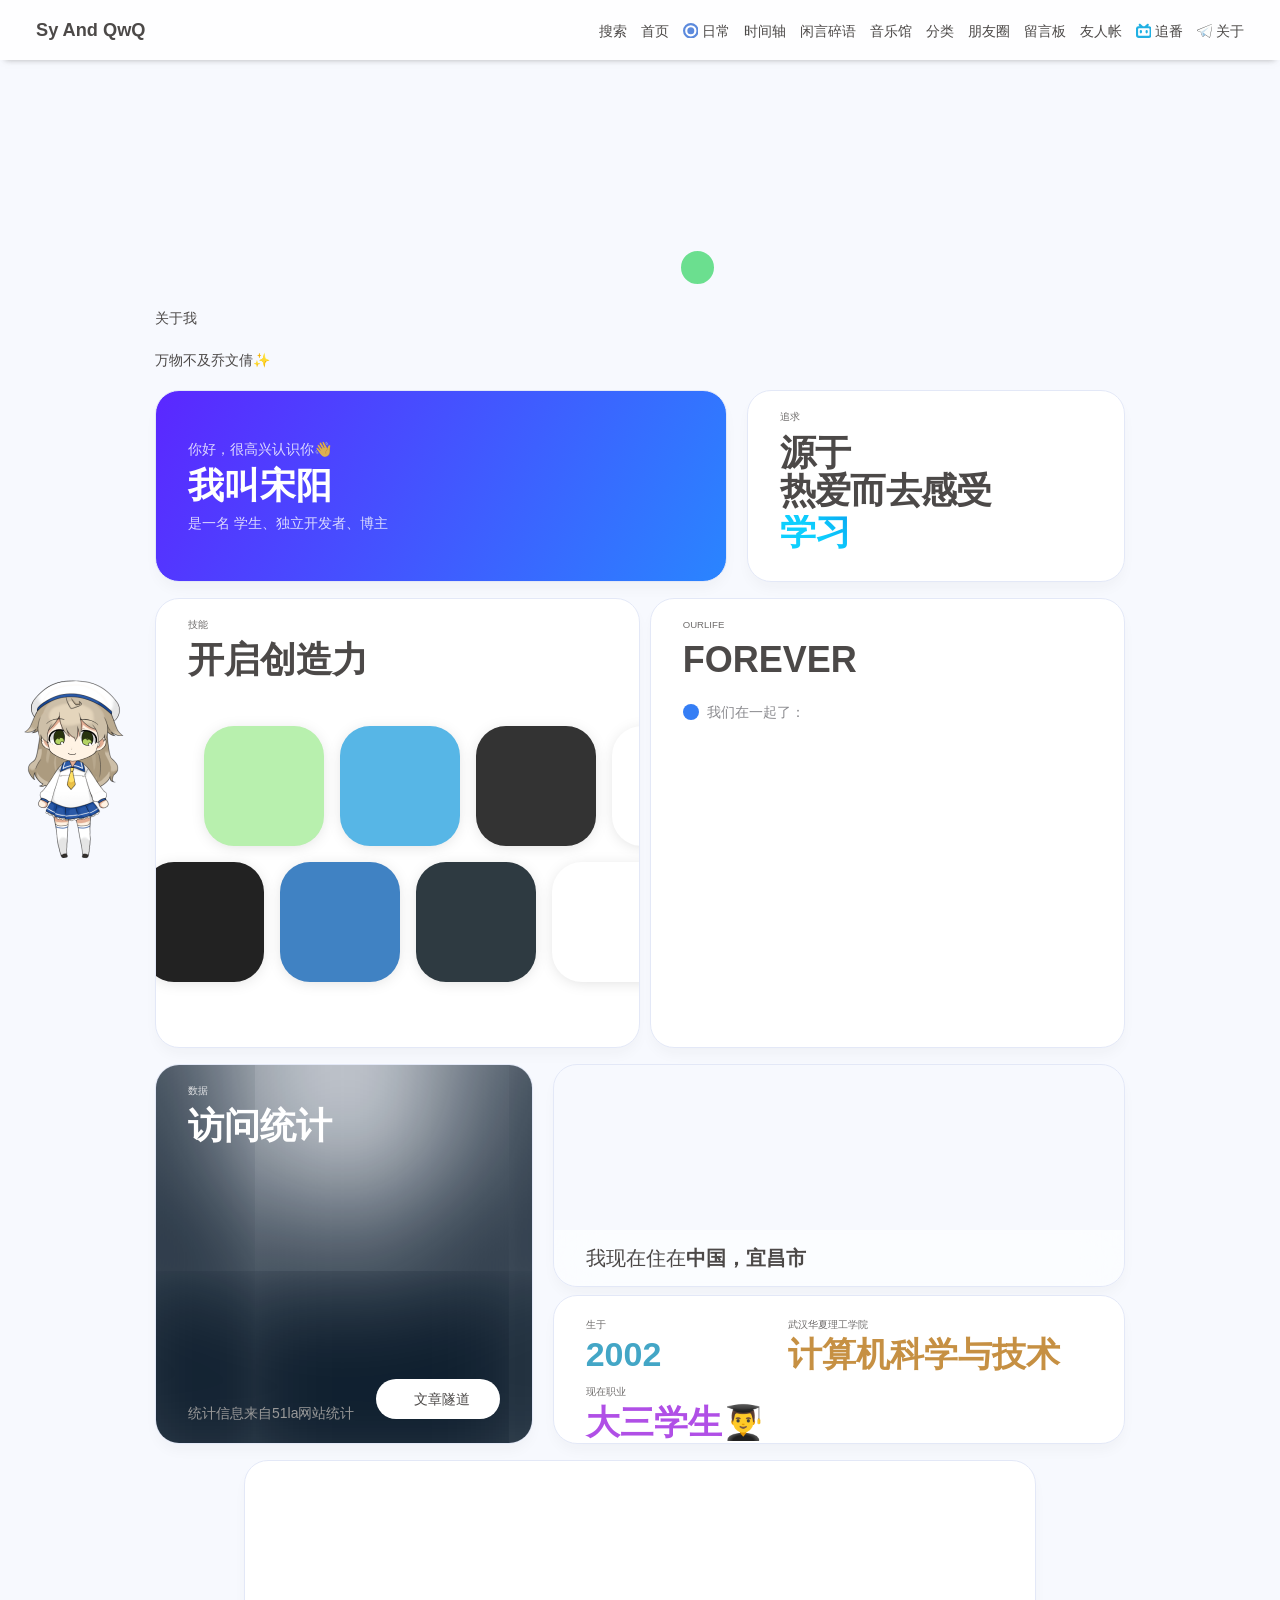
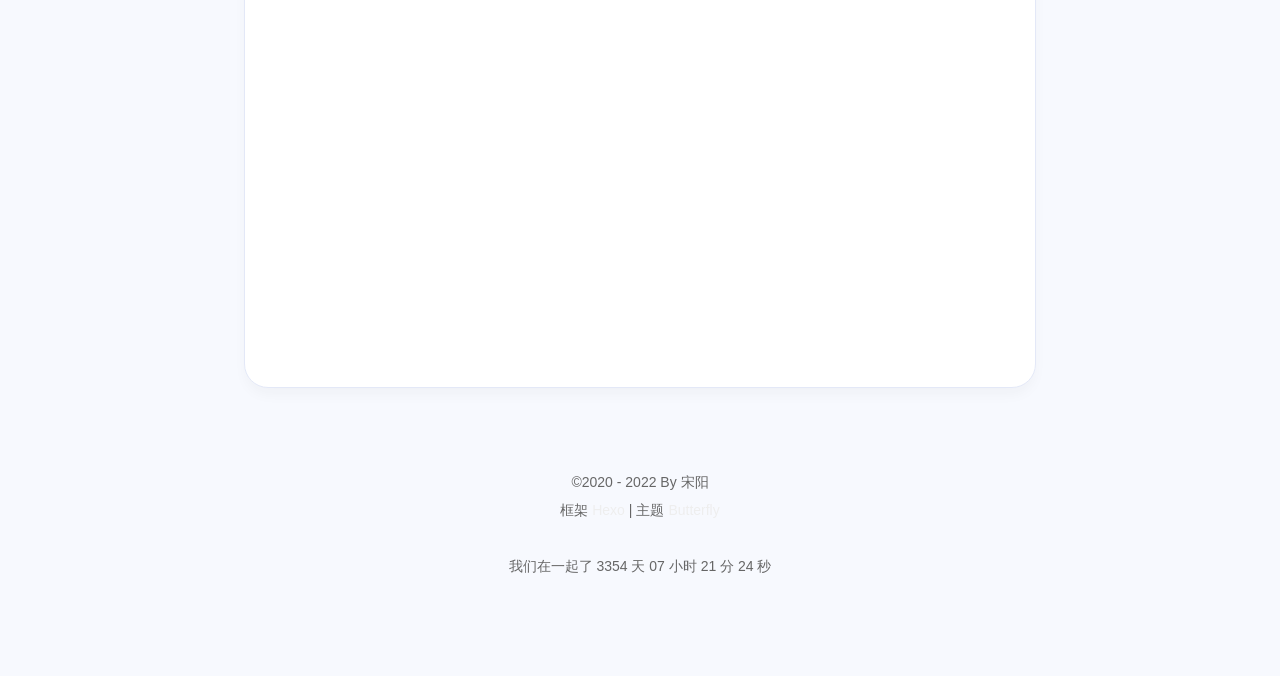
==== commit 3de5d912: "Site updated: 2022-11-19 19:42:03" ====
--- a/about/index.html
+++ b/about/index.html
@@ -139,8 +139,8 @@
       }
     }
     detectApple()
-    })(window)</script><link rel="stylesheet" href="/css/custom.css" media="defer" onload="this.media='all'"><link rel="stylesheet" type="text/css" href="https://cdn.jsdelivr.net/npm/js-heo@1.0.11/mainColor/heoMainColor.css"><link rel="stylesheet" type="text/css" href="https://cdn.jsdelivr.net/npm/js-heo@1.0.11/poem/poem.css"><link rel="stylesheet" href="/css/essay_page/essay_page.css"><link rel="stylesheet" href="https://npm.elemecdn.com/hexo-butterfly-swiper-anzhiyu@1.0.4/lib/swiper.min.css"><link rel="stylesheet" href="/css/essay_page/home_essay_bar.css"><!-- hexo injector head_end start --><link rel="stylesheet" href="https://cdn.cbd.int/hexo-butterfly-clock-anzhiyu/lib/clock.min.css" /><link rel="stylesheet" href="https://npm.elemecdn.com/anzhiyu-blog@2.0.4/css/runtime/runtime.min.css" media="print" onload="this.media='all'"><link rel="stylesheet" href="https://cdn.cbd.int/hexo-butterfly-tag-plugins-plus@latest/lib/assets/font-awesome-animation.min.css" media="defer" onload="this.media='all'"><link rel="stylesheet" href="https://cdn.cbd.int/hexo-butterfly-tag-plugins-plus@latest/lib/tag_plugins.css" media="defer" onload="this.media='all'"><script src="https://cdn.cbd.int/hexo-butterfly-tag-plugins-plus@latest/lib/assets/carousel-touch.js"></script><link rel="stylesheet" href="https://cdn.cbd.int/hexo-butterfly-wowjs/lib/animate.min.css" media="print" onload="this.media='all'"><!-- hexo injector head_end end --><meta name="generator" content="Hexo 6.3.0"><link rel="alternate" href="/atom.xml" title="Sy And QwQ" type="application/atom+xml">
-</head><body><div id="web_bg"></div><div id="sidebar"><div id="menu-mask"></div><div id="sidebar-menus"><div class="avatar-img is-center"><img src= "[data-uri]" data-lazy-src="https://qwq1127-imgs-1314251743.cos.ap-shanghai.myqcloud.com/imgs/202211131216572.webp" onerror="onerror=null;src='/img/friend_404.gif'" alt="avatar"/></div><div class="sidebar-site-data site-data is-center"><a href="/archives/"><div class="headline">文章</div><div class="length-num">2</div></a><a href="/tags/"><div class="headline">标签</div><div class="length-num">0</div></a><a href="/categories/"><div class="headline">分类</div><div class="length-num">0</div></a></div><hr/><div class="menus_items"><div class="menus_item"><a class="site-page faa-parent animated-hover" href="/"><i class="fa-fw fas fa-home faa-tada"></i><span> 首页</span></a></div><div class="menus_item"><a class="site-page faa-parent animated-hover" href="/essay/"><svg class="icon faa-tada" aria-hidden="true"><use xlink:href="#icon-icon-test-copy"></use></svg><span> 日常</span></a></div><div class="menus_item"><a class="site-page faa-parent animated-hover" href="/archives/"><i class="fa-fw fas fa-archive faa-tada"></i><span> 时间轴</span></a></div><div class="menus_item"><a class="site-page faa-parent animated-hover" href="/artitalk/"><i class="fa-fw fas fa-comment-dots faa-tada"></i><span> 闲言碎语</span></a></div><div class="menus_item"><a class="site-page faa-parent animated-hover" href="/music/"><i class="fa-fw fas fa-music faa-tada"></i><span> 音乐馆</span></a></div><div class="menus_item"><a class="site-page faa-parent animated-hover" href="/categories/"><i class="fa-fw fas fa-folder-open faa-tada"></i><span> 分类</span></a></div><div class="menus_item"><a class="site-page faa-parent animated-hover" href="/fcircle/"><i class="fa-fw fab fa-artstation faa-tada"></i><span> 朋友圈</span></a></div><div class="menus_item"><a class="site-page faa-parent animated-hover" href="/comments/"><i class="fa-fw fas fa-envelope faa-tada"></i><span> 留言板</span></a></div><div class="menus_item"><a class="site-page faa-parent animated-hover" href="/link/"><i class="fa-fw fas fa-link faa-tada"></i><span> 友人帐</span></a></div><div class="menus_item"><a class="site-page faa-parent animated-hover" href="/bangumis/"><svg class="icon faa-tada" aria-hidden="true"><use xlink:href="#icon-bilibili1"></use></svg><span> 追番</span></a></div><div class="menus_item"><a class="site-page faa-parent animated-hover" href="/about/"><svg class="icon faa-tada" aria-hidden="true"><use xlink:href="#icon-zhifeiji"></use></svg><span> 关于</span></a></div></div></div></div><div class="page" id="body-wrap"><header class="not-top-img" id="page-header"><nav id="nav"><span id="blog_name"><a id="site-name" href="/">Sy And QwQ</a></span><div id="menus"><div id="search-button"><a class="site-page social-icon search"><i class="fas fa-search fa-fw"></i><span> 搜索</span></a></div><div class="menus_items"><div class="menus_item"><a class="site-page faa-parent animated-hover" href="/"><i class="fa-fw fas fa-home faa-tada"></i><span> 首页</span></a></div><div class="menus_item"><a class="site-page faa-parent animated-hover" href="/essay/"><svg class="icon faa-tada" aria-hidden="true"><use xlink:href="#icon-icon-test-copy"></use></svg><span> 日常</span></a></div><div class="menus_item"><a class="site-page faa-parent animated-hover" href="/archives/"><i class="fa-fw fas fa-archive faa-tada"></i><span> 时间轴</span></a></div><div class="menus_item"><a class="site-page faa-parent animated-hover" href="/artitalk/"><i class="fa-fw fas fa-comment-dots faa-tada"></i><span> 闲言碎语</span></a></div><div class="menus_item"><a class="site-page faa-parent animated-hover" href="/music/"><i class="fa-fw fas fa-music faa-tada"></i><span> 音乐馆</span></a></div><div class="menus_item"><a class="site-page faa-parent animated-hover" href="/categories/"><i class="fa-fw fas fa-folder-open faa-tada"></i><span> 分类</span></a></div><div class="menus_item"><a class="site-page faa-parent animated-hover" href="/fcircle/"><i class="fa-fw fab fa-artstation faa-tada"></i><span> 朋友圈</span></a></div><div class="menus_item"><a class="site-page faa-parent animated-hover" href="/comments/"><i class="fa-fw fas fa-envelope faa-tada"></i><span> 留言板</span></a></div><div class="menus_item"><a class="site-page faa-parent animated-hover" href="/link/"><i class="fa-fw fas fa-link faa-tada"></i><span> 友人帐</span></a></div><div class="menus_item"><a class="site-page faa-parent animated-hover" href="/bangumis/"><svg class="icon faa-tada" aria-hidden="true"><use xlink:href="#icon-bilibili1"></use></svg><span> 追番</span></a></div><div class="menus_item"><a class="site-page faa-parent animated-hover" href="/about/"><svg class="icon faa-tada" aria-hidden="true"><use xlink:href="#icon-zhifeiji"></use></svg><span> 关于</span></a></div></div><div id="toggle-menu"><a class="site-page"><i class="fas fa-bars fa-fw"></i></a></div></div></nav></header><main class="layout hide-aside" id="content-inner"><div id="page"><h1 class="page-title">关于</h1><div id="about-page"><div class="author-box"><div class="author-img"><img class="no-lightbox" src= "[data-uri]" data-lazy-src="https://s1.ax1x.com/2022/11/19/zKFMAx.png"></div><div class="image-dot"></div></div><p class="p center logo large">关于我</p><p class="p center small">万物不及乔文倩✨</p><div class="author-content"><div class="author-content-item myInfoAndSayHello"><div class="title1">你好，很高兴认识你👋</div><div class="title2">我叫<span class="inline-word">宋阳</span></div><div class="title1">是一名 学生、独立开发者、<span class="inline-word">博主</span></div></div><div class="aboutsiteTips author-content-item"><div class="author-content-item-tips">追求</div><h2>源于<br>热爱而去<span class="inline-word">感受</span><div class="mask"><span class="first-tips">学习</span><span>生活</span><span data-up>程序</span><span data-show>体验</span></div></h2></div></div><div class="author-content"><div class="author-content-item skills"><div class="card-content"><div class="author-content-item-tips">技能</div><span class="author-content-item-title">开启创造力</span><div class="skills-style-group"><div class="tags-group-all"><div class="tags-group-wrapper"><div class="tags-group-icon-pair"><div class="tags-group-icon" style="background: #b8f0ae"><img class="no-lightbox" title="Vue" src= "[data-uri]" data-lazy-src="https://image.anzhiy.cn/adminuploads/1/2022/09/25/633001374747b.png"></div><div class="tags-group-icon" style="background: #222"><img class="no-lightbox" title="React" src= "[data-uri]" data-lazy-src="[data-uri]"></div></div><div class="tags-group-icon-pair"><div class="tags-group-icon" style="background: #57b6e6"><img class="no-lightbox" title="Docker" src= "[data-uri]" data-lazy-src="https://image.anzhiy.cn/adminuploads/1/2022/09/25/63300647df7fa.png"></div><div class="tags-group-icon" style="background: #4082c3"><img class="no-lightbox" title="Photoshop" src= "[data-uri]" data-lazy-src="https://image.anzhiy.cn/adminuploads/1/2022/09/25/63300647e1f10.png"></div></div><div class="tags-group-icon-pair"><div class="tags-group-icon" style="background: #333"><img class="no-lightbox" title="Node" src= "[data-uri]" data-lazy-src="https://cdn1.tianli0.top/npm/anzhiyu-blog@2.1.1/img/svg/node-logo.svg"></div><div class="tags-group-icon" style="background: #2e3a41"><img class="no-lightbox" title="Webpack" src= "[data-uri]" data-lazy-src="https://image.anzhiy.cn/adminuploads/1/2022/09/26/6330ff27e5c9b.png"></div></div><div class="tags-group-icon-pair"><div class="tags-group-icon" style="background: #fff"><img class="no-lightbox" title="Pinia" src= "[data-uri]" data-lazy-src="https://npm.elemecdn.com/anzhiyu-blog@2.0.8/img/svg/pinia-logo.svg"></div><div class="tags-group-icon" style="background: #fff"><img class="no-lightbox" title="Python" src= "[data-uri]" data-lazy-src="https://image.anzhiy.cn/adminuploads/1/2022/09/25/63300647dea51.png"></div></div><div class="tags-group-icon-pair"><div class="tags-group-icon" style="background: #937df7"><img class="no-lightbox" title="Vite" src= "[data-uri]" data-lazy-src="https://npm.elemecdn.com/anzhiyu-blog@2.0.8/img/svg/vite-logo.svg"></div><div class="tags-group-icon" style="background: #4499e4"><img class="no-lightbox" title="Flutter" src= "[data-uri]" data-lazy-src="https://image.anzhiy.cn/adminuploads/1/2022/09/25/633004063ff15.png"></div></div><div class="tags-group-icon-pair"><div class="tags-group-icon" style="background: #fff"><img class="no-lightbox" title="Java" src= "[data-uri]" data-lazy-src="https://image.anzhiy.cn/adminuploads/1/2022/09/25/633005bf0fd1e.jpg"></div><div class="tags-group-icon" style="background: #2c51db"><img class="no-lightbox" title="CSS3" src= "[data-uri]" data-lazy-src="https://image.anzhiy.cn/adminuploads/1/2022/09/25/633006cc55e07.png"></div></div><div class="tags-group-icon-pair"><div class="tags-group-icon" style="background: #f7cb4f"><img class="no-lightbox" title="JS" src= "[data-uri]" data-lazy-src="https://image.anzhiy.cn/adminuploads/1/2022/09/25/633006eee047b.png"></div><div class="tags-group-icon" style="background: #e9572b"><img class="no-lightbox" title="HTML" src= "[data-uri]" data-lazy-src="https://image.anzhiy.cn/adminuploads/1/2022/09/25/633006f9ab27d.png"></div></div><div class="tags-group-icon-pair"><div class="tags-group-icon" style="background: #df5b40"><img class="no-lightbox" title="Git" src= "[data-uri]" data-lazy-src="https://image.anzhiy.cn/adminuploads/1/2022/09/25/633006e37c7fd.webp"></div><div class="tags-group-icon" style="background: #e65164"><img class="no-lightbox" title="Apifox" src= "[data-uri]" data-lazy-src="https://image.anzhiy.cn/adminuploads/1/2022/09/25/633007087a4dc.webp"></div></div></div></div><div class="skills-list"><div class="skill-info"><div class="skill-icon" style="background: #b8f0ae"><img class="no-lightbox" title="Vue" src= "[data-uri]" data-lazy-src="https://image.anzhiy.cn/adminuploads/1/2022/09/25/633001374747b.png"></div><div class="skill-name"><span>Vue</span></div></div><div class="skill-info"><div class="skill-icon" style="background: #222"><img class="no-lightbox" title="React" src= "[data-uri]" data-lazy-src="[data-uri]"></div><div class="skill-name"><span>React</span></div></div><div class="skill-info"><div class="skill-icon" style="background: #57b6e6"><img class="no-lightbox" title="Docker" src= "[data-uri]" data-lazy-src="https://image.anzhiy.cn/adminuploads/1/2022/09/25/63300647df7fa.png"></div><div class="skill-name"><span>Docker</span></div></div><div class="skill-info"><div class="skill-icon" style="background: #4082c3"><img class="no-lightbox" title="Photoshop" src= "[data-uri]" data-lazy-src="https://image.anzhiy.cn/adminuploads/1/2022/09/25/63300647e1f10.png"></div><div class="skill-name"><span>Photoshop</span></div></div><div class="skill-info"><div class="skill-icon" style="background: #333"><img class="no-lightbox" title="Node" src= "[data-uri]" data-lazy-src="https://cdn1.tianli0.top/npm/anzhiyu-blog@2.1.1/img/svg/node-logo.svg"></div><div class="skill-name"><span>Node</span></div></div><div class="skill-info"><div class="skill-icon" style="background: #2e3a41"><img class="no-lightbox" title="Webpack" src= "[data-uri]" data-lazy-src="https://image.anzhiy.cn/adminuploads/1/2022/09/26/6330ff27e5c9b.png"></div><div class="skill-name"><span>Webpack</span></div></div><div class="skill-info"><div class="skill-icon" style="background: #fff"><img class="no-lightbox" title="Pinia" src= "[data-uri]" data-lazy-src="https://npm.elemecdn.com/anzhiyu-blog@2.0.8/img/svg/pinia-logo.svg"></div><div class="skill-name"><span>Pinia</span></div></div><div class="skill-info"><div class="skill-icon" style="background: #fff"><img class="no-lightbox" title="Python" src= "[data-uri]" data-lazy-src="https://image.anzhiy.cn/adminuploads/1/2022/09/25/63300647dea51.png"></div><div class="skill-name"><span>Python</span></div></div><div class="skill-info"><div class="skill-icon" style="background: #937df7"><img class="no-lightbox" title="Vite" src= "[data-uri]" data-lazy-src="https://npm.elemecdn.com/anzhiyu-blog@2.0.8/img/svg/vite-logo.svg"></div><div class="skill-name"><span>Vite</span></div></div><div class="skill-info"><div class="skill-icon" style="background: #4499e4"><img class="no-lightbox" title="Flutter" src= "[data-uri]" data-lazy-src="https://image.anzhiy.cn/adminuploads/1/2022/09/25/633004063ff15.png"></div><div class="skill-name"><span>Flutter</span></div></div><div class="skill-info"><div class="skill-icon" style="background: #fff"><img class="no-lightbox" title="Java" src= "[data-uri]" data-lazy-src="https://image.anzhiy.cn/adminuploads/1/2022/09/25/633005bf0fd1e.jpg"></div><div class="skill-name"><span>Java</span></div></div><div class="skill-info"><div class="skill-icon" style="background: #2c51db"><img class="no-lightbox" title="CSS3" src= "[data-uri]" data-lazy-src="https://image.anzhiy.cn/adminuploads/1/2022/09/25/633006cc55e07.png"></div><div class="skill-name"><span>CSS3</span></div></div><div class="skill-info"><div class="skill-icon" style="background: #f7cb4f"><img class="no-lightbox" title="JS" src= "[data-uri]" data-lazy-src="https://image.anzhiy.cn/adminuploads/1/2022/09/25/633006eee047b.png"></div><div class="skill-name"><span>JS</span></div></div><div class="skill-info"><div class="skill-icon" style="background: #e9572b"><img class="no-lightbox" title="HTML" src= "[data-uri]" data-lazy-src="https://image.anzhiy.cn/adminuploads/1/2022/09/25/633006f9ab27d.png"></div><div class="skill-name"><span>HTML</span></div></div><div class="skill-info"><div class="skill-icon" style="background: #df5b40"><img class="no-lightbox" title="Git" src= "[data-uri]" data-lazy-src="https://image.anzhiy.cn/adminuploads/1/2022/09/25/633006e37c7fd.webp"></div><div class="skill-name"><span>Git</span></div></div><div class="skill-info"><div class="skill-icon" style="background: #e65164"><img class="no-lightbox" title="Apifox" src= "[data-uri]" data-lazy-src="https://image.anzhiy.cn/adminuploads/1/2022/09/25/633007087a4dc.webp"></div><div class="skill-name"><span>Apifox</span></div></div><div class="etc">...</div></div></div></div></div><div class="author-content-item careers"><div class="card-content"><div class="author-content-item-tips">OURLIFE</div><span class="author-content-item-title">FOREVER</span><div class="careers-group"><div class="careers-item"><div class="circle" style="background:#357ef5"></div><div class="name">我们在一起了：</div></div></div><img class="author-content-img no-lightbox" alt="生涯" src= "[data-uri]" data-lazy-src="https://s1.ax1x.com/2022/11/19/zuOcnO.png"></div></div></div><div class="author-content"><div class="about-statistic author-content-item"><div class="card-content"><div class="author-content-item-tips">数据</div><span class="author-content-item-title">访问统计</span><div id="statistic"></div><div class="post-tips">统计信息来自<a href="https://invite.51.la/1NzKqTeb?target=V6" target="_blank" rel="noopener nofollow">51la网站统计</a></div><div class="banner-button-group"><a class="banner-button" onclick="pjax.loadUrl(&quot;/archives/&quot;)" data-pjax-state><i class="fas fa-circle-arrow-up-right"></i><span class="banner-button-text">文章隧道</span></a></div></div></div><div class="author-content-item-group column mapAndInfo"><div class="author-content-item map single"><span class="map-title">我现在住在<b>中国，宜昌市</b></span></div><div class="author-content-item selfInfo single"><div><span class="selfInfo-title">生于</span><span class="selfInfo-content" style="color:#43a6c6">2002</span></div><div><span class="selfInfo-title">武汉华夏理工学院</span><span class="selfInfo-content" style="color:#c69043">计算机科学与技术</span></div><div><span class="selfInfo-title">现在职业</span><span class="selfInfo-content" style="color:#b04fe6">大三学生👨‍🎓</span></div></div></div></div><div class="author-content"><div class="author-content-item myphoto"><img class="author-content-img no-lightbox" alt="自拍" src= "[data-uri]" data-lazy-src="https://s1.ax1x.com/2022/11/19/zKpAUO.jpg"></div></div></div><script src="/js/countup.js"></script><script>(() => {
+    })(window)</script><link rel="stylesheet" href="/css/custom.css" media="defer" onload="this.media='all'"><link rel="stylesheet" type="text/css" href="https://cdn.jsdelivr.net/npm/js-heo@1.0.11/mainColor/heoMainColor.css"><link rel="stylesheet" type="text/css" href="https://cdn.jsdelivr.net/npm/js-heo@1.0.11/poem/poem.css"><link rel="stylesheet" href="/css/essay_page/essay_page.css"><link rel="stylesheet" href="https://npm.elemecdn.com/hexo-butterfly-swiper-anzhiyu@1.0.4/lib/swiper.min.css"><link rel="stylesheet" href="/css/essay_page/home_essay_bar.css"><!-- hexo injector head_end start --><link rel="stylesheet" href="https://npm.elemecdn.com/anzhiyu-blog@2.0.4/css/runtime/runtime.min.css" media="print" onload="this.media='all'"><link rel="stylesheet" href="https://cdn.cbd.int/hexo-butterfly-clock-anzhiyu/lib/clock.min.css" /><link rel="stylesheet" href="https://cdn.cbd.int/hexo-butterfly-wowjs/lib/animate.min.css" media="print" onload="this.media='all'"><link rel="stylesheet" href="https://cdn.cbd.int/hexo-butterfly-tag-plugins-plus@latest/lib/assets/font-awesome-animation.min.css" media="defer" onload="this.media='all'"><link rel="stylesheet" href="https://cdn.cbd.int/hexo-butterfly-tag-plugins-plus@latest/lib/tag_plugins.css" media="defer" onload="this.media='all'"><script src="https://cdn.cbd.int/hexo-butterfly-tag-plugins-plus@latest/lib/assets/carousel-touch.js"></script><!-- hexo injector head_end end --><meta name="generator" content="Hexo 6.3.0"><link rel="alternate" href="/atom.xml" title="Sy And QwQ" type="application/atom+xml">
+</head><body><div id="web_bg"></div><div id="sidebar"><div id="menu-mask"></div><div id="sidebar-menus"><div class="avatar-img is-center"><img src= "[data-uri]" data-lazy-src="https://qwq1127-imgs-1314251743.cos.ap-shanghai.myqcloud.com/imgs/202211131216572.webp" onerror="onerror=null;src='/img/friend_404.gif'" alt="avatar"/></div><div class="sidebar-site-data site-data is-center"><a href="/archives/"><div class="headline">文章</div><div class="length-num">2</div></a><a href="/tags/"><div class="headline">标签</div><div class="length-num">0</div></a><a href="/categories/"><div class="headline">分类</div><div class="length-num">0</div></a></div><hr/><div class="menus_items"><div class="menus_item"><a class="site-page faa-parent animated-hover" href="/"><i class="fa-fw fas fa-home faa-tada"></i><span> 首页</span></a></div><div class="menus_item"><a class="site-page faa-parent animated-hover" href="/essay/"><svg class="icon faa-tada" aria-hidden="true"><use xlink:href="#icon-icon-test-copy"></use></svg><span> 日常</span></a></div><div class="menus_item"><a class="site-page faa-parent animated-hover" href="/archives/"><i class="fa-fw fas fa-archive faa-tada"></i><span> 时间轴</span></a></div><div class="menus_item"><a class="site-page faa-parent animated-hover" href="/artitalk/"><i class="fa-fw fas fa-comment-dots faa-tada"></i><span> 闲言碎语</span></a></div><div class="menus_item"><a class="site-page faa-parent animated-hover" href="/music/"><i class="fa-fw fas fa-music faa-tada"></i><span> 音乐馆</span></a></div><div class="menus_item"><a class="site-page faa-parent animated-hover" href="/categories/"><i class="fa-fw fas fa-folder-open faa-tada"></i><span> 分类</span></a></div><div class="menus_item"><a class="site-page faa-parent animated-hover" href="/fcircle/"><i class="fa-fw fab fa-artstation faa-tada"></i><span> 朋友圈</span></a></div><div class="menus_item"><a class="site-page faa-parent animated-hover" href="/comments/"><i class="fa-fw fas fa-envelope faa-tada"></i><span> 留言板</span></a></div><div class="menus_item"><a class="site-page faa-parent animated-hover" href="/link/"><i class="fa-fw fas fa-link faa-tada"></i><span> 友人帐</span></a></div><div class="menus_item"><a class="site-page faa-parent animated-hover" href="/bangumis/"><svg class="icon faa-tada" aria-hidden="true"><use xlink:href="#icon-bilibili1"></use></svg><span> 追番</span></a></div><div class="menus_item"><a class="site-page faa-parent animated-hover" href="/about/"><svg class="icon faa-tada" aria-hidden="true"><use xlink:href="#icon-zhifeiji"></use></svg><span> 关于</span></a></div></div></div></div><div class="page" id="body-wrap"><header class="not-top-img" id="page-header"><nav id="nav"><span id="blog_name"><a id="site-name" href="/">Sy And QwQ</a></span><div id="menus"><div id="search-button"><a class="site-page social-icon search"><i class="fas fa-search fa-fw"></i><span> 搜索</span></a></div><div class="menus_items"><div class="menus_item"><a class="site-page faa-parent animated-hover" href="/"><i class="fa-fw fas fa-home faa-tada"></i><span> 首页</span></a></div><div class="menus_item"><a class="site-page faa-parent animated-hover" href="/essay/"><svg class="icon faa-tada" aria-hidden="true"><use xlink:href="#icon-icon-test-copy"></use></svg><span> 日常</span></a></div><div class="menus_item"><a class="site-page faa-parent animated-hover" href="/archives/"><i class="fa-fw fas fa-archive faa-tada"></i><span> 时间轴</span></a></div><div class="menus_item"><a class="site-page faa-parent animated-hover" href="/artitalk/"><i class="fa-fw fas fa-comment-dots faa-tada"></i><span> 闲言碎语</span></a></div><div class="menus_item"><a class="site-page faa-parent animated-hover" href="/music/"><i class="fa-fw fas fa-music faa-tada"></i><span> 音乐馆</span></a></div><div class="menus_item"><a class="site-page faa-parent animated-hover" href="/categories/"><i class="fa-fw fas fa-folder-open faa-tada"></i><span> 分类</span></a></div><div class="menus_item"><a class="site-page faa-parent animated-hover" href="/fcircle/"><i class="fa-fw fab fa-artstation faa-tada"></i><span> 朋友圈</span></a></div><div class="menus_item"><a class="site-page faa-parent animated-hover" href="/comments/"><i class="fa-fw fas fa-envelope faa-tada"></i><span> 留言板</span></a></div><div class="menus_item"><a class="site-page faa-parent animated-hover" href="/link/"><i class="fa-fw fas fa-link faa-tada"></i><span> 友人帐</span></a></div><div class="menus_item"><a class="site-page faa-parent animated-hover" href="/bangumis/"><svg class="icon faa-tada" aria-hidden="true"><use xlink:href="#icon-bilibili1"></use></svg><span> 追番</span></a></div><div class="menus_item"><a class="site-page faa-parent animated-hover" href="/about/"><svg class="icon faa-tada" aria-hidden="true"><use xlink:href="#icon-zhifeiji"></use></svg><span> 关于</span></a></div></div><div id="toggle-menu"><a class="site-page"><i class="fas fa-bars fa-fw"></i></a></div></div></nav></header><main class="layout hide-aside" id="content-inner"><div id="page"><h1 class="page-title">关于</h1><div id="about-page"><div class="author-box"><div class="author-img"><img class="no-lightbox" src= "[data-uri]" data-lazy-src="https://s1.ax1x.com/2022/11/19/zKFMAx.png"></div><div class="image-dot"></div></div><p class="p center logo large">关于我</p><p class="p center small">万物不及乔文倩✨</p><div class="author-content"><div class="author-content-item myInfoAndSayHello"><div class="title1">你好，很高兴认识你👋</div><div class="title2">我叫<span class="inline-word">宋阳</span></div><div class="title1">是一名 学生、独立开发者、<span class="inline-word">博主</span></div></div><div class="aboutsiteTips author-content-item"><div class="author-content-item-tips">追求</div><h2>源于<br>热爱而去<span class="inline-word">感受</span><div class="mask"><span class="first-tips">学习</span><span>生活</span><span data-up>程序</span><span data-show>体验</span></div></h2></div></div><div class="author-content"><div class="author-content-item skills"><div class="card-content"><div class="author-content-item-tips">技能</div><span class="author-content-item-title">开启创造力</span><div class="skills-style-group"><div class="tags-group-all"><div class="tags-group-wrapper"><div class="tags-group-icon-pair"><div class="tags-group-icon" style="background: #b8f0ae"><img class="no-lightbox" title="Vue" src= "[data-uri]" data-lazy-src="https://image.anzhiy.cn/adminuploads/1/2022/09/25/633001374747b.png"></div><div class="tags-group-icon" style="background: #222"><img class="no-lightbox" title="React" src= "[data-uri]" data-lazy-src="[data-uri]"></div></div><div class="tags-group-icon-pair"><div class="tags-group-icon" style="background: #57b6e6"><img class="no-lightbox" title="Docker" src= "[data-uri]" data-lazy-src="https://image.anzhiy.cn/adminuploads/1/2022/09/25/63300647df7fa.png"></div><div class="tags-group-icon" style="background: #4082c3"><img class="no-lightbox" title="Photoshop" src= "[data-uri]" data-lazy-src="https://image.anzhiy.cn/adminuploads/1/2022/09/25/63300647e1f10.png"></div></div><div class="tags-group-icon-pair"><div class="tags-group-icon" style="background: #333"><img class="no-lightbox" title="Node" src= "[data-uri]" data-lazy-src="https://cdn1.tianli0.top/npm/anzhiyu-blog@2.1.1/img/svg/node-logo.svg"></div><div class="tags-group-icon" style="background: #2e3a41"><img class="no-lightbox" title="Webpack" src= "[data-uri]" data-lazy-src="https://image.anzhiy.cn/adminuploads/1/2022/09/26/6330ff27e5c9b.png"></div></div><div class="tags-group-icon-pair"><div class="tags-group-icon" style="background: #fff"><img class="no-lightbox" title="Pinia" src= "[data-uri]" data-lazy-src="https://npm.elemecdn.com/anzhiyu-blog@2.0.8/img/svg/pinia-logo.svg"></div><div class="tags-group-icon" style="background: #fff"><img class="no-lightbox" title="Python" src= "[data-uri]" data-lazy-src="https://image.anzhiy.cn/adminuploads/1/2022/09/25/63300647dea51.png"></div></div><div class="tags-group-icon-pair"><div class="tags-group-icon" style="background: #937df7"><img class="no-lightbox" title="Vite" src= "[data-uri]" data-lazy-src="https://npm.elemecdn.com/anzhiyu-blog@2.0.8/img/svg/vite-logo.svg"></div><div class="tags-group-icon" style="background: #4499e4"><img class="no-lightbox" title="Flutter" src= "[data-uri]" data-lazy-src="https://image.anzhiy.cn/adminuploads/1/2022/09/25/633004063ff15.png"></div></div><div class="tags-group-icon-pair"><div class="tags-group-icon" style="background: #fff"><img class="no-lightbox" title="Java" src= "[data-uri]" data-lazy-src="https://image.anzhiy.cn/adminuploads/1/2022/09/25/633005bf0fd1e.jpg"></div><div class="tags-group-icon" style="background: #2c51db"><img class="no-lightbox" title="CSS3" src= "[data-uri]" data-lazy-src="https://image.anzhiy.cn/adminuploads/1/2022/09/25/633006cc55e07.png"></div></div><div class="tags-group-icon-pair"><div class="tags-group-icon" style="background: #f7cb4f"><img class="no-lightbox" title="JS" src= "[data-uri]" data-lazy-src="https://image.anzhiy.cn/adminuploads/1/2022/09/25/633006eee047b.png"></div><div class="tags-group-icon" style="background: #e9572b"><img class="no-lightbox" title="HTML" src= "[data-uri]" data-lazy-src="https://image.anzhiy.cn/adminuploads/1/2022/09/25/633006f9ab27d.png"></div></div><div class="tags-group-icon-pair"><div class="tags-group-icon" style="background: #df5b40"><img class="no-lightbox" title="Git" src= "[data-uri]" data-lazy-src="https://image.anzhiy.cn/adminuploads/1/2022/09/25/633006e37c7fd.webp"></div><div class="tags-group-icon" style="background: #e65164"><img class="no-lightbox" title="Apifox" src= "[data-uri]" data-lazy-src="https://image.anzhiy.cn/adminuploads/1/2022/09/25/633007087a4dc.webp"></div></div></div></div><div class="skills-list"><div class="skill-info"><div class="skill-icon" style="background: #b8f0ae"><img class="no-lightbox" title="Vue" src= "[data-uri]" data-lazy-src="https://image.anzhiy.cn/adminuploads/1/2022/09/25/633001374747b.png"></div><div class="skill-name"><span>Vue</span></div></div><div class="skill-info"><div class="skill-icon" style="background: #222"><img class="no-lightbox" title="React" src= "[data-uri]" data-lazy-src="[data-uri]"></div><div class="skill-name"><span>React</span></div></div><div class="skill-info"><div class="skill-icon" style="background: #57b6e6"><img class="no-lightbox" title="Docker" src= "[data-uri]" data-lazy-src="https://image.anzhiy.cn/adminuploads/1/2022/09/25/63300647df7fa.png"></div><div class="skill-name"><span>Docker</span></div></div><div class="skill-info"><div class="skill-icon" style="background: #4082c3"><img class="no-lightbox" title="Photoshop" src= "[data-uri]" data-lazy-src="https://image.anzhiy.cn/adminuploads/1/2022/09/25/63300647e1f10.png"></div><div class="skill-name"><span>Photoshop</span></div></div><div class="skill-info"><div class="skill-icon" style="background: #333"><img class="no-lightbox" title="Node" src= "[data-uri]" data-lazy-src="https://cdn1.tianli0.top/npm/anzhiyu-blog@2.1.1/img/svg/node-logo.svg"></div><div class="skill-name"><span>Node</span></div></div><div class="skill-info"><div class="skill-icon" style="background: #2e3a41"><img class="no-lightbox" title="Webpack" src= "[data-uri]" data-lazy-src="https://image.anzhiy.cn/adminuploads/1/2022/09/26/6330ff27e5c9b.png"></div><div class="skill-name"><span>Webpack</span></div></div><div class="skill-info"><div class="skill-icon" style="background: #fff"><img class="no-lightbox" title="Pinia" src= "[data-uri]" data-lazy-src="https://npm.elemecdn.com/anzhiyu-blog@2.0.8/img/svg/pinia-logo.svg"></div><div class="skill-name"><span>Pinia</span></div></div><div class="skill-info"><div class="skill-icon" style="background: #fff"><img class="no-lightbox" title="Python" src= "[data-uri]" data-lazy-src="https://image.anzhiy.cn/adminuploads/1/2022/09/25/63300647dea51.png"></div><div class="skill-name"><span>Python</span></div></div><div class="skill-info"><div class="skill-icon" style="background: #937df7"><img class="no-lightbox" title="Vite" src= "[data-uri]" data-lazy-src="https://npm.elemecdn.com/anzhiyu-blog@2.0.8/img/svg/vite-logo.svg"></div><div class="skill-name"><span>Vite</span></div></div><div class="skill-info"><div class="skill-icon" style="background: #4499e4"><img class="no-lightbox" title="Flutter" src= "[data-uri]" data-lazy-src="https://image.anzhiy.cn/adminuploads/1/2022/09/25/633004063ff15.png"></div><div class="skill-name"><span>Flutter</span></div></div><div class="skill-info"><div class="skill-icon" style="background: #fff"><img class="no-lightbox" title="Java" src= "[data-uri]" data-lazy-src="https://image.anzhiy.cn/adminuploads/1/2022/09/25/633005bf0fd1e.jpg"></div><div class="skill-name"><span>Java</span></div></div><div class="skill-info"><div class="skill-icon" style="background: #2c51db"><img class="no-lightbox" title="CSS3" src= "[data-uri]" data-lazy-src="https://image.anzhiy.cn/adminuploads/1/2022/09/25/633006cc55e07.png"></div><div class="skill-name"><span>CSS3</span></div></div><div class="skill-info"><div class="skill-icon" style="background: #f7cb4f"><img class="no-lightbox" title="JS" src= "[data-uri]" data-lazy-src="https://image.anzhiy.cn/adminuploads/1/2022/09/25/633006eee047b.png"></div><div class="skill-name"><span>JS</span></div></div><div class="skill-info"><div class="skill-icon" style="background: #e9572b"><img class="no-lightbox" title="HTML" src= "[data-uri]" data-lazy-src="https://image.anzhiy.cn/adminuploads/1/2022/09/25/633006f9ab27d.png"></div><div class="skill-name"><span>HTML</span></div></div><div class="skill-info"><div class="skill-icon" style="background: #df5b40"><img class="no-lightbox" title="Git" src= "[data-uri]" data-lazy-src="https://image.anzhiy.cn/adminuploads/1/2022/09/25/633006e37c7fd.webp"></div><div class="skill-name"><span>Git</span></div></div><div class="skill-info"><div class="skill-icon" style="background: #e65164"><img class="no-lightbox" title="Apifox" src= "[data-uri]" data-lazy-src="https://image.anzhiy.cn/adminuploads/1/2022/09/25/633007087a4dc.webp"></div><div class="skill-name"><span>Apifox</span></div></div><div class="etc">...</div></div></div></div></div><div class="author-content-item careers"><div class="card-content"><div class="author-content-item-tips">OURLIFE</div><span class="author-content-item-title">FOREVER</span><div class="careers-group"><div class="careers-item"><div class="circle" style="background:#357ef5"></div><div class="name">我们在一起了：</div></div></div><img class="author-content-img no-lightbox" alt="生涯" src= "[data-uri]" data-lazy-src="https://s1.ax1x.com/2022/11/19/zuOcnO.png"></div></div></div><div class="author-content"><div class="about-statistic author-content-item"><div class="card-content"><div class="author-content-item-tips">数据</div><span class="author-content-item-title">访问统计</span><div id="statistic"></div><div class="post-tips">统计信息来自<a href="https://invite.51.la/1NzKqTeb?target=V6" target="_blank" rel="noopener nofollow">51la网站统计</a></div><div class="banner-button-group"><a class="banner-button" onclick="pjax.loadUrl(&quot;/archives/&quot;)" data-pjax-state><i class="fas fa-circle-arrow-up-right"></i><span class="banner-button-text">文章隧道</span></a></div></div></div><div class="author-content-item-group column mapAndInfo"><div class="author-content-item map single"><span class="map-title">我现在住在<b>中国，宜昌市</b></span></div><div class="author-content-item selfInfo single"><div><span class="selfInfo-title">生于</span><span class="selfInfo-content" style="color:#43a6c6">2002</span></div><div><span class="selfInfo-title">武汉华夏理工学院</span><span class="selfInfo-content" style="color:#c69043">计算机科学与技术</span></div><div><span class="selfInfo-title">现在职业</span><span class="selfInfo-content" style="color:#b04fe6">大三学生👨‍🎓</span></div></div></div></div><div class="author-content"><div class="author-content-item myphoto"><img class="author-content-img no-lightbox" alt="自拍" src= "[data-uri]" data-lazy-src="https://s1.ax1x.com/2022/11/19/zKK3dg.jpg"></div></div></div><script src="/js/countup.js"></script><script>(() => {
   fetch('https://v6-widget.51.la/v6/JskXhwjn5swC1gGq/quote.js').then(res => res.text()).then((data) => {
       let title = ['最近活跃', '今日人数', '今日访问', '昨日人数', '昨日访问', '本月访问', '总访问量']
       let num = data.match(/(<\/span><span>).*?(\/span><\/p>)/g)
@@ -344,6 +344,30 @@
 document.getElementById('app-refresh').style.cssText = cssText
 }
 }</script><script async data-pjax src="//busuanzi.ibruce.info/busuanzi/2.3/busuanzi.pure.mini.js"></script></div><!-- hexo injector body_end start --><script data-pjax>
+  function butterfly_footer_beautify_injector_config(){
+    var parent_div_git = document.getElementById('footer-wrap');
+    var item_html = '<div id="workboard"></div><p id="ghbdages"><a class="github-badge" target="_blank" href="https://www.jsdelivr.com/" style="margin-inline:5px" data-title="本站使用JsDelivr为静态资源提供CDN加速" title=""><img src= "[data-uri]" data-lazy-src="https://img.shields.io/badge/CDN-jsDelivr-orange?style=flat&amp;logo=jsDelivr" alt=""/></a><a class="github-badge" target="_blank" href="https://github.com/" style="margin-inline:5px" data-title="本站项目由Github托管" title=""><img src= "[data-uri]" data-lazy-src="https://img.shields.io/badge/Source-Github-d021d6?style=flat&amp;logo=GitHub" alt=""/></a><a class="github-badge" target="_blank" href="http://creativecommons.org/licenses/by-nc-sa/4.0/" style="margin-inline:5px" data-title="本站采用知识共享署名-非商业性使用-相同方式共享4.0国际许可协议进行许可" title=""><img src= "[data-uri]" data-lazy-src="https://img.shields.io/badge/Copyright-BY--NC--SA%204.0-d42328?style=flat&amp;logo=Claris" alt=""/></a></p>';
+    console.log('已挂载butterfly_footer_beautify')
+    parent_div_git.insertAdjacentHTML("beforeend",item_html)
+    }
+  var elist = 'null'.split(',');
+  var cpage = location.pathname;
+  var epage = 'all';
+  var flag = 0;
+
+  for (var i=0;i<elist.length;i++){
+    if (cpage.includes(elist[i])){
+      flag++;
+    }
+  }
+
+  if ((epage ==='all')&&(flag == 0)){
+    butterfly_footer_beautify_injector_config();
+  }
+  else if (epage === cpage){
+    butterfly_footer_beautify_injector_config();
+  }
+  </script><script async src="/js/runtime/runtime.min.js"></script><script data-pjax>
   function butterfly_clock_anzhiyu_injector_config(){
     var parent_div_git = document.getElementsByClassName('sticky_layout')[0];
     var item_html = '<div class="card-widget card-clock"><div class="card-glass"><div class="card-background"><div class="card-content"><div id="hexo_electric_clock"><img class="entered loading" id="card-clock-loading" src= "[data-uri]" data-lazy-src="https://cdn.cbd.int/hexo-butterfly-clock-anzhiyu/lib/loading.gif" style="height: 120px; width: 100%;" data-ll-status="loading"/></div></div></div></div></div>';
@@ -374,31 +398,7 @@
   else if (epage === cpage){
     butterfly_clock_anzhiyu_injector_config();
   }
-  </script><script src="https://widget.qweather.net/simple/static/js/he-simple-common.js?v=2.0"></script><script data-pjax src="https://cdn.cbd.int/hexo-butterfly-clock-anzhiyu/lib/clock.min.js"></script><script data-pjax>
-  function butterfly_footer_beautify_injector_config(){
-    var parent_div_git = document.getElementById('footer-wrap');
-    var item_html = '<div id="workboard"></div><p id="ghbdages"><a class="github-badge" target="_blank" href="https://www.jsdelivr.com/" style="margin-inline:5px" data-title="本站使用JsDelivr为静态资源提供CDN加速" title=""><img src= "[data-uri]" data-lazy-src="https://img.shields.io/badge/CDN-jsDelivr-orange?style=flat&amp;logo=jsDelivr" alt=""/></a><a class="github-badge" target="_blank" href="https://github.com/" style="margin-inline:5px" data-title="本站项目由Github托管" title=""><img src= "[data-uri]" data-lazy-src="https://img.shields.io/badge/Source-Github-d021d6?style=flat&amp;logo=GitHub" alt=""/></a><a class="github-badge" target="_blank" href="http://creativecommons.org/licenses/by-nc-sa/4.0/" style="margin-inline:5px" data-title="本站采用知识共享署名-非商业性使用-相同方式共享4.0国际许可协议进行许可" title=""><img src= "[data-uri]" data-lazy-src="https://img.shields.io/badge/Copyright-BY--NC--SA%204.0-d42328?style=flat&amp;logo=Claris" alt=""/></a></p>';
-    console.log('已挂载butterfly_footer_beautify')
-    parent_div_git.insertAdjacentHTML("beforeend",item_html)
-    }
-  var elist = 'null'.split(',');
-  var cpage = location.pathname;
-  var epage = 'all';
-  var flag = 0;
-
-  for (var i=0;i<elist.length;i++){
-    if (cpage.includes(elist[i])){
-      flag++;
-    }
-  }
-
-  if ((epage ==='all')&&(flag == 0)){
-    butterfly_footer_beautify_injector_config();
-  }
-  else if (epage === cpage){
-    butterfly_footer_beautify_injector_config();
-  }
-  </script><script async src="/js/runtime/runtime.min.js"></script><script async src="/js/ali_font.js"></script><div class="js-pjax"><script async="async">var arr = document.getElementsByClassName('recent-post-item');
+  </script><script src="https://widget.qweather.net/simple/static/js/he-simple-common.js?v=2.0"></script><script data-pjax src="https://cdn.cbd.int/hexo-butterfly-clock-anzhiyu/lib/clock.min.js"></script><div class="js-pjax"><script async="async">var arr = document.getElementsByClassName('recent-post-item');
 for(var i = 0;i<arr.length;i++){
     arr[i].classList.add('wow');
     arr[i].classList.add('animate__zoomIn');
@@ -454,4 +454,4 @@
     arr[i].setAttribute('data-wow-delay', '');
     arr[i].setAttribute('data-wow-offset', '');
     arr[i].setAttribute('data-wow-iteration', '');
-  }</script></div><script defer src="https://cdn.cbd.int/hexo-butterfly-wowjs/lib/wow.min.js"></script><script defer src="https://cdn.cbd.int/hexo-butterfly-wowjs/lib/wow_init.js"></script><!-- hexo injector body_end end --><script src="/live2dw/lib/L2Dwidget.min.js?094cbace49a39548bed64abff5988b05"></script><script>L2Dwidget.init({"tagMode":false,"debug":false,"model":{"jsonPath":"/live2dw/assets/koharu.model.json"},"display":{"position":"left","width":150,"height":300},"mobile":{"show":true},"log":false,"pluginJsPath":"lib/","pluginModelPath":"assets/","pluginRootPath":"live2dw/"});</script></body></html>+  }</script></div><script defer src="https://cdn.cbd.int/hexo-butterfly-wowjs/lib/wow.min.js"></script><script defer src="https://cdn.cbd.int/hexo-butterfly-wowjs/lib/wow_init.js"></script><script async src="/js/ali_font.js"></script><!-- hexo injector body_end end --><script src="/live2dw/lib/L2Dwidget.min.js?094cbace49a39548bed64abff5988b05"></script><script>L2Dwidget.init({"tagMode":false,"debug":false,"model":{"jsonPath":"/live2dw/assets/koharu.model.json"},"display":{"position":"left","width":150,"height":300},"mobile":{"show":true},"log":false,"pluginJsPath":"lib/","pluginModelPath":"assets/","pluginRootPath":"live2dw/"});</script></body></html>
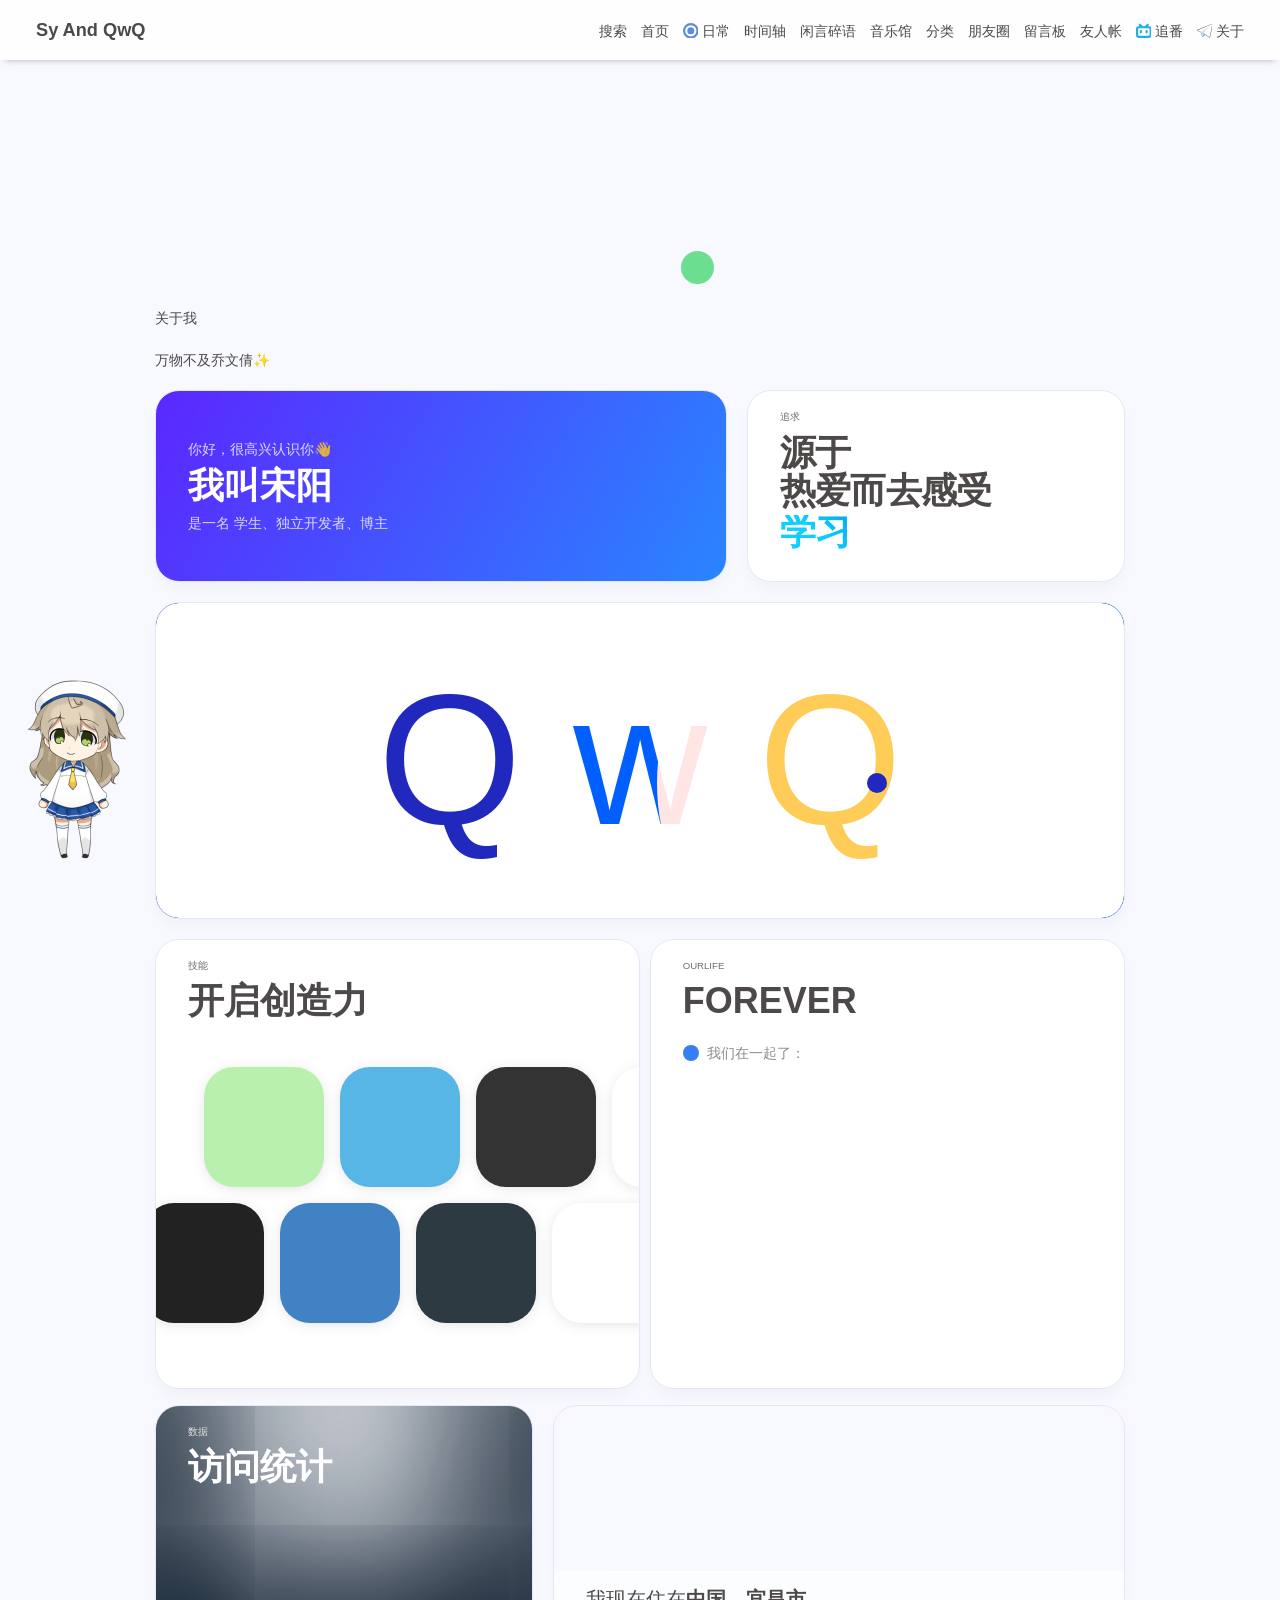
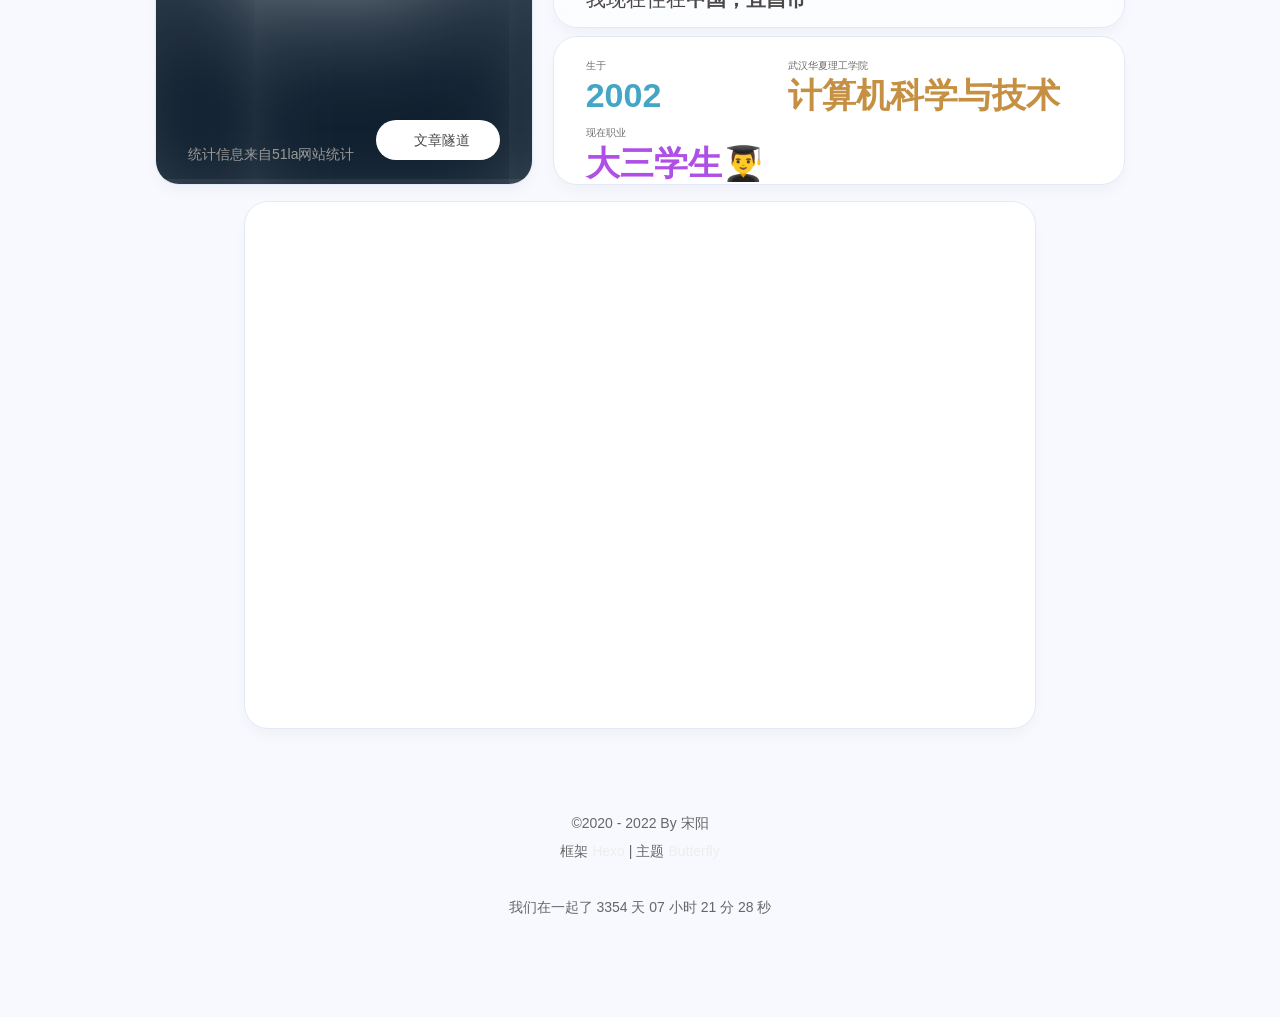
==== commit 9c37425f: "Site updated: 2022-11-19 20:10:24" ====
--- a/about/index.html
+++ b/about/index.html
@@ -139,8 +139,8 @@
       }
     }
     detectApple()
-    })(window)</script><link rel="stylesheet" href="/css/custom.css" media="defer" onload="this.media='all'"><link rel="stylesheet" type="text/css" href="https://cdn.jsdelivr.net/npm/js-heo@1.0.11/mainColor/heoMainColor.css"><link rel="stylesheet" type="text/css" href="https://cdn.jsdelivr.net/npm/js-heo@1.0.11/poem/poem.css"><link rel="stylesheet" href="/css/essay_page/essay_page.css"><link rel="stylesheet" href="https://npm.elemecdn.com/hexo-butterfly-swiper-anzhiyu@1.0.4/lib/swiper.min.css"><link rel="stylesheet" href="/css/essay_page/home_essay_bar.css"><!-- hexo injector head_end start --><link rel="stylesheet" href="https://npm.elemecdn.com/anzhiyu-blog@2.0.4/css/runtime/runtime.min.css" media="print" onload="this.media='all'"><link rel="stylesheet" href="https://cdn.cbd.int/hexo-butterfly-clock-anzhiyu/lib/clock.min.css" /><link rel="stylesheet" href="https://cdn.cbd.int/hexo-butterfly-wowjs/lib/animate.min.css" media="print" onload="this.media='all'"><link rel="stylesheet" href="https://cdn.cbd.int/hexo-butterfly-tag-plugins-plus@latest/lib/assets/font-awesome-animation.min.css" media="defer" onload="this.media='all'"><link rel="stylesheet" href="https://cdn.cbd.int/hexo-butterfly-tag-plugins-plus@latest/lib/tag_plugins.css" media="defer" onload="this.media='all'"><script src="https://cdn.cbd.int/hexo-butterfly-tag-plugins-plus@latest/lib/assets/carousel-touch.js"></script><!-- hexo injector head_end end --><meta name="generator" content="Hexo 6.3.0"><link rel="alternate" href="/atom.xml" title="Sy And QwQ" type="application/atom+xml">
-</head><body><div id="web_bg"></div><div id="sidebar"><div id="menu-mask"></div><div id="sidebar-menus"><div class="avatar-img is-center"><img src= "[data-uri]" data-lazy-src="https://qwq1127-imgs-1314251743.cos.ap-shanghai.myqcloud.com/imgs/202211131216572.webp" onerror="onerror=null;src='/img/friend_404.gif'" alt="avatar"/></div><div class="sidebar-site-data site-data is-center"><a href="/archives/"><div class="headline">文章</div><div class="length-num">2</div></a><a href="/tags/"><div class="headline">标签</div><div class="length-num">0</div></a><a href="/categories/"><div class="headline">分类</div><div class="length-num">0</div></a></div><hr/><div class="menus_items"><div class="menus_item"><a class="site-page faa-parent animated-hover" href="/"><i class="fa-fw fas fa-home faa-tada"></i><span> 首页</span></a></div><div class="menus_item"><a class="site-page faa-parent animated-hover" href="/essay/"><svg class="icon faa-tada" aria-hidden="true"><use xlink:href="#icon-icon-test-copy"></use></svg><span> 日常</span></a></div><div class="menus_item"><a class="site-page faa-parent animated-hover" href="/archives/"><i class="fa-fw fas fa-archive faa-tada"></i><span> 时间轴</span></a></div><div class="menus_item"><a class="site-page faa-parent animated-hover" href="/artitalk/"><i class="fa-fw fas fa-comment-dots faa-tada"></i><span> 闲言碎语</span></a></div><div class="menus_item"><a class="site-page faa-parent animated-hover" href="/music/"><i class="fa-fw fas fa-music faa-tada"></i><span> 音乐馆</span></a></div><div class="menus_item"><a class="site-page faa-parent animated-hover" href="/categories/"><i class="fa-fw fas fa-folder-open faa-tada"></i><span> 分类</span></a></div><div class="menus_item"><a class="site-page faa-parent animated-hover" href="/fcircle/"><i class="fa-fw fab fa-artstation faa-tada"></i><span> 朋友圈</span></a></div><div class="menus_item"><a class="site-page faa-parent animated-hover" href="/comments/"><i class="fa-fw fas fa-envelope faa-tada"></i><span> 留言板</span></a></div><div class="menus_item"><a class="site-page faa-parent animated-hover" href="/link/"><i class="fa-fw fas fa-link faa-tada"></i><span> 友人帐</span></a></div><div class="menus_item"><a class="site-page faa-parent animated-hover" href="/bangumis/"><svg class="icon faa-tada" aria-hidden="true"><use xlink:href="#icon-bilibili1"></use></svg><span> 追番</span></a></div><div class="menus_item"><a class="site-page faa-parent animated-hover" href="/about/"><svg class="icon faa-tada" aria-hidden="true"><use xlink:href="#icon-zhifeiji"></use></svg><span> 关于</span></a></div></div></div></div><div class="page" id="body-wrap"><header class="not-top-img" id="page-header"><nav id="nav"><span id="blog_name"><a id="site-name" href="/">Sy And QwQ</a></span><div id="menus"><div id="search-button"><a class="site-page social-icon search"><i class="fas fa-search fa-fw"></i><span> 搜索</span></a></div><div class="menus_items"><div class="menus_item"><a class="site-page faa-parent animated-hover" href="/"><i class="fa-fw fas fa-home faa-tada"></i><span> 首页</span></a></div><div class="menus_item"><a class="site-page faa-parent animated-hover" href="/essay/"><svg class="icon faa-tada" aria-hidden="true"><use xlink:href="#icon-icon-test-copy"></use></svg><span> 日常</span></a></div><div class="menus_item"><a class="site-page faa-parent animated-hover" href="/archives/"><i class="fa-fw fas fa-archive faa-tada"></i><span> 时间轴</span></a></div><div class="menus_item"><a class="site-page faa-parent animated-hover" href="/artitalk/"><i class="fa-fw fas fa-comment-dots faa-tada"></i><span> 闲言碎语</span></a></div><div class="menus_item"><a class="site-page faa-parent animated-hover" href="/music/"><i class="fa-fw fas fa-music faa-tada"></i><span> 音乐馆</span></a></div><div class="menus_item"><a class="site-page faa-parent animated-hover" href="/categories/"><i class="fa-fw fas fa-folder-open faa-tada"></i><span> 分类</span></a></div><div class="menus_item"><a class="site-page faa-parent animated-hover" href="/fcircle/"><i class="fa-fw fab fa-artstation faa-tada"></i><span> 朋友圈</span></a></div><div class="menus_item"><a class="site-page faa-parent animated-hover" href="/comments/"><i class="fa-fw fas fa-envelope faa-tada"></i><span> 留言板</span></a></div><div class="menus_item"><a class="site-page faa-parent animated-hover" href="/link/"><i class="fa-fw fas fa-link faa-tada"></i><span> 友人帐</span></a></div><div class="menus_item"><a class="site-page faa-parent animated-hover" href="/bangumis/"><svg class="icon faa-tada" aria-hidden="true"><use xlink:href="#icon-bilibili1"></use></svg><span> 追番</span></a></div><div class="menus_item"><a class="site-page faa-parent animated-hover" href="/about/"><svg class="icon faa-tada" aria-hidden="true"><use xlink:href="#icon-zhifeiji"></use></svg><span> 关于</span></a></div></div><div id="toggle-menu"><a class="site-page"><i class="fas fa-bars fa-fw"></i></a></div></div></nav></header><main class="layout hide-aside" id="content-inner"><div id="page"><h1 class="page-title">关于</h1><div id="about-page"><div class="author-box"><div class="author-img"><img class="no-lightbox" src= "[data-uri]" data-lazy-src="https://s1.ax1x.com/2022/11/19/zKFMAx.png"></div><div class="image-dot"></div></div><p class="p center logo large">关于我</p><p class="p center small">万物不及乔文倩✨</p><div class="author-content"><div class="author-content-item myInfoAndSayHello"><div class="title1">你好，很高兴认识你👋</div><div class="title2">我叫<span class="inline-word">宋阳</span></div><div class="title1">是一名 学生、独立开发者、<span class="inline-word">博主</span></div></div><div class="aboutsiteTips author-content-item"><div class="author-content-item-tips">追求</div><h2>源于<br>热爱而去<span class="inline-word">感受</span><div class="mask"><span class="first-tips">学习</span><span>生活</span><span data-up>程序</span><span data-show>体验</span></div></h2></div></div><div class="author-content"><div class="author-content-item skills"><div class="card-content"><div class="author-content-item-tips">技能</div><span class="author-content-item-title">开启创造力</span><div class="skills-style-group"><div class="tags-group-all"><div class="tags-group-wrapper"><div class="tags-group-icon-pair"><div class="tags-group-icon" style="background: #b8f0ae"><img class="no-lightbox" title="Vue" src= "[data-uri]" data-lazy-src="https://image.anzhiy.cn/adminuploads/1/2022/09/25/633001374747b.png"></div><div class="tags-group-icon" style="background: #222"><img class="no-lightbox" title="React" src= "[data-uri]" data-lazy-src="[data-uri]"></div></div><div class="tags-group-icon-pair"><div class="tags-group-icon" style="background: #57b6e6"><img class="no-lightbox" title="Docker" src= "[data-uri]" data-lazy-src="https://image.anzhiy.cn/adminuploads/1/2022/09/25/63300647df7fa.png"></div><div class="tags-group-icon" style="background: #4082c3"><img class="no-lightbox" title="Photoshop" src= "[data-uri]" data-lazy-src="https://image.anzhiy.cn/adminuploads/1/2022/09/25/63300647e1f10.png"></div></div><div class="tags-group-icon-pair"><div class="tags-group-icon" style="background: #333"><img class="no-lightbox" title="Node" src= "[data-uri]" data-lazy-src="https://cdn1.tianli0.top/npm/anzhiyu-blog@2.1.1/img/svg/node-logo.svg"></div><div class="tags-group-icon" style="background: #2e3a41"><img class="no-lightbox" title="Webpack" src= "[data-uri]" data-lazy-src="https://image.anzhiy.cn/adminuploads/1/2022/09/26/6330ff27e5c9b.png"></div></div><div class="tags-group-icon-pair"><div class="tags-group-icon" style="background: #fff"><img class="no-lightbox" title="Pinia" src= "[data-uri]" data-lazy-src="https://npm.elemecdn.com/anzhiyu-blog@2.0.8/img/svg/pinia-logo.svg"></div><div class="tags-group-icon" style="background: #fff"><img class="no-lightbox" title="Python" src= "[data-uri]" data-lazy-src="https://image.anzhiy.cn/adminuploads/1/2022/09/25/63300647dea51.png"></div></div><div class="tags-group-icon-pair"><div class="tags-group-icon" style="background: #937df7"><img class="no-lightbox" title="Vite" src= "[data-uri]" data-lazy-src="https://npm.elemecdn.com/anzhiyu-blog@2.0.8/img/svg/vite-logo.svg"></div><div class="tags-group-icon" style="background: #4499e4"><img class="no-lightbox" title="Flutter" src= "[data-uri]" data-lazy-src="https://image.anzhiy.cn/adminuploads/1/2022/09/25/633004063ff15.png"></div></div><div class="tags-group-icon-pair"><div class="tags-group-icon" style="background: #fff"><img class="no-lightbox" title="Java" src= "[data-uri]" data-lazy-src="https://image.anzhiy.cn/adminuploads/1/2022/09/25/633005bf0fd1e.jpg"></div><div class="tags-group-icon" style="background: #2c51db"><img class="no-lightbox" title="CSS3" src= "[data-uri]" data-lazy-src="https://image.anzhiy.cn/adminuploads/1/2022/09/25/633006cc55e07.png"></div></div><div class="tags-group-icon-pair"><div class="tags-group-icon" style="background: #f7cb4f"><img class="no-lightbox" title="JS" src= "[data-uri]" data-lazy-src="https://image.anzhiy.cn/adminuploads/1/2022/09/25/633006eee047b.png"></div><div class="tags-group-icon" style="background: #e9572b"><img class="no-lightbox" title="HTML" src= "[data-uri]" data-lazy-src="https://image.anzhiy.cn/adminuploads/1/2022/09/25/633006f9ab27d.png"></div></div><div class="tags-group-icon-pair"><div class="tags-group-icon" style="background: #df5b40"><img class="no-lightbox" title="Git" src= "[data-uri]" data-lazy-src="https://image.anzhiy.cn/adminuploads/1/2022/09/25/633006e37c7fd.webp"></div><div class="tags-group-icon" style="background: #e65164"><img class="no-lightbox" title="Apifox" src= "[data-uri]" data-lazy-src="https://image.anzhiy.cn/adminuploads/1/2022/09/25/633007087a4dc.webp"></div></div></div></div><div class="skills-list"><div class="skill-info"><div class="skill-icon" style="background: #b8f0ae"><img class="no-lightbox" title="Vue" src= "[data-uri]" data-lazy-src="https://image.anzhiy.cn/adminuploads/1/2022/09/25/633001374747b.png"></div><div class="skill-name"><span>Vue</span></div></div><div class="skill-info"><div class="skill-icon" style="background: #222"><img class="no-lightbox" title="React" src= "[data-uri]" data-lazy-src="[data-uri]"></div><div class="skill-name"><span>React</span></div></div><div class="skill-info"><div class="skill-icon" style="background: #57b6e6"><img class="no-lightbox" title="Docker" src= "[data-uri]" data-lazy-src="https://image.anzhiy.cn/adminuploads/1/2022/09/25/63300647df7fa.png"></div><div class="skill-name"><span>Docker</span></div></div><div class="skill-info"><div class="skill-icon" style="background: #4082c3"><img class="no-lightbox" title="Photoshop" src= "[data-uri]" data-lazy-src="https://image.anzhiy.cn/adminuploads/1/2022/09/25/63300647e1f10.png"></div><div class="skill-name"><span>Photoshop</span></div></div><div class="skill-info"><div class="skill-icon" style="background: #333"><img class="no-lightbox" title="Node" src= "[data-uri]" data-lazy-src="https://cdn1.tianli0.top/npm/anzhiyu-blog@2.1.1/img/svg/node-logo.svg"></div><div class="skill-name"><span>Node</span></div></div><div class="skill-info"><div class="skill-icon" style="background: #2e3a41"><img class="no-lightbox" title="Webpack" src= "[data-uri]" data-lazy-src="https://image.anzhiy.cn/adminuploads/1/2022/09/26/6330ff27e5c9b.png"></div><div class="skill-name"><span>Webpack</span></div></div><div class="skill-info"><div class="skill-icon" style="background: #fff"><img class="no-lightbox" title="Pinia" src= "[data-uri]" data-lazy-src="https://npm.elemecdn.com/anzhiyu-blog@2.0.8/img/svg/pinia-logo.svg"></div><div class="skill-name"><span>Pinia</span></div></div><div class="skill-info"><div class="skill-icon" style="background: #fff"><img class="no-lightbox" title="Python" src= "[data-uri]" data-lazy-src="https://image.anzhiy.cn/adminuploads/1/2022/09/25/63300647dea51.png"></div><div class="skill-name"><span>Python</span></div></div><div class="skill-info"><div class="skill-icon" style="background: #937df7"><img class="no-lightbox" title="Vite" src= "[data-uri]" data-lazy-src="https://npm.elemecdn.com/anzhiyu-blog@2.0.8/img/svg/vite-logo.svg"></div><div class="skill-name"><span>Vite</span></div></div><div class="skill-info"><div class="skill-icon" style="background: #4499e4"><img class="no-lightbox" title="Flutter" src= "[data-uri]" data-lazy-src="https://image.anzhiy.cn/adminuploads/1/2022/09/25/633004063ff15.png"></div><div class="skill-name"><span>Flutter</span></div></div><div class="skill-info"><div class="skill-icon" style="background: #fff"><img class="no-lightbox" title="Java" src= "[data-uri]" data-lazy-src="https://image.anzhiy.cn/adminuploads/1/2022/09/25/633005bf0fd1e.jpg"></div><div class="skill-name"><span>Java</span></div></div><div class="skill-info"><div class="skill-icon" style="background: #2c51db"><img class="no-lightbox" title="CSS3" src= "[data-uri]" data-lazy-src="https://image.anzhiy.cn/adminuploads/1/2022/09/25/633006cc55e07.png"></div><div class="skill-name"><span>CSS3</span></div></div><div class="skill-info"><div class="skill-icon" style="background: #f7cb4f"><img class="no-lightbox" title="JS" src= "[data-uri]" data-lazy-src="https://image.anzhiy.cn/adminuploads/1/2022/09/25/633006eee047b.png"></div><div class="skill-name"><span>JS</span></div></div><div class="skill-info"><div class="skill-icon" style="background: #e9572b"><img class="no-lightbox" title="HTML" src= "[data-uri]" data-lazy-src="https://image.anzhiy.cn/adminuploads/1/2022/09/25/633006f9ab27d.png"></div><div class="skill-name"><span>HTML</span></div></div><div class="skill-info"><div class="skill-icon" style="background: #df5b40"><img class="no-lightbox" title="Git" src= "[data-uri]" data-lazy-src="https://image.anzhiy.cn/adminuploads/1/2022/09/25/633006e37c7fd.webp"></div><div class="skill-name"><span>Git</span></div></div><div class="skill-info"><div class="skill-icon" style="background: #e65164"><img class="no-lightbox" title="Apifox" src= "[data-uri]" data-lazy-src="https://image.anzhiy.cn/adminuploads/1/2022/09/25/633007087a4dc.webp"></div><div class="skill-name"><span>Apifox</span></div></div><div class="etc">...</div></div></div></div></div><div class="author-content-item careers"><div class="card-content"><div class="author-content-item-tips">OURLIFE</div><span class="author-content-item-title">FOREVER</span><div class="careers-group"><div class="careers-item"><div class="circle" style="background:#357ef5"></div><div class="name">我们在一起了：</div></div></div><img class="author-content-img no-lightbox" alt="生涯" src= "[data-uri]" data-lazy-src="https://s1.ax1x.com/2022/11/19/zuOcnO.png"></div></div></div><div class="author-content"><div class="about-statistic author-content-item"><div class="card-content"><div class="author-content-item-tips">数据</div><span class="author-content-item-title">访问统计</span><div id="statistic"></div><div class="post-tips">统计信息来自<a href="https://invite.51.la/1NzKqTeb?target=V6" target="_blank" rel="noopener nofollow">51la网站统计</a></div><div class="banner-button-group"><a class="banner-button" onclick="pjax.loadUrl(&quot;/archives/&quot;)" data-pjax-state><i class="fas fa-circle-arrow-up-right"></i><span class="banner-button-text">文章隧道</span></a></div></div></div><div class="author-content-item-group column mapAndInfo"><div class="author-content-item map single"><span class="map-title">我现在住在<b>中国，宜昌市</b></span></div><div class="author-content-item selfInfo single"><div><span class="selfInfo-title">生于</span><span class="selfInfo-content" style="color:#43a6c6">2002</span></div><div><span class="selfInfo-title">武汉华夏理工学院</span><span class="selfInfo-content" style="color:#c69043">计算机科学与技术</span></div><div><span class="selfInfo-title">现在职业</span><span class="selfInfo-content" style="color:#b04fe6">大三学生👨‍🎓</span></div></div></div></div><div class="author-content"><div class="author-content-item myphoto"><img class="author-content-img no-lightbox" alt="自拍" src= "[data-uri]" data-lazy-src="https://s1.ax1x.com/2022/11/19/zKK3dg.jpg"></div></div></div><script src="/js/countup.js"></script><script>(() => {
+    })(window)</script><link rel="stylesheet" href="/css/custom.css" media="defer" onload="this.media='all'"><link rel="stylesheet" type="text/css" href="https://cdn.jsdelivr.net/npm/js-heo@1.0.11/mainColor/heoMainColor.css"><link rel="stylesheet" type="text/css" href="https://cdn.jsdelivr.net/npm/js-heo@1.0.11/poem/poem.css"><link rel="stylesheet" href="/css/essay_page/essay_page.css"><link rel="stylesheet" href="https://npm.elemecdn.com/hexo-butterfly-swiper-anzhiyu@1.0.4/lib/swiper.min.css"><link rel="stylesheet" href="/css/essay_page/home_essay_bar.css"><!-- hexo injector head_end start --><link rel="stylesheet" href="https://cdn.cbd.int/hexo-butterfly-clock-anzhiyu/lib/clock.min.css" /><link rel="stylesheet" href="https://cdn.cbd.int/hexo-butterfly-wowjs/lib/animate.min.css" media="print" onload="this.media='all'"><link rel="stylesheet" href="https://npm.elemecdn.com/anzhiyu-blog@2.0.4/css/runtime/runtime.min.css" media="print" onload="this.media='all'"><link rel="stylesheet" href="https://cdn.cbd.int/hexo-butterfly-tag-plugins-plus@latest/lib/assets/font-awesome-animation.min.css" media="defer" onload="this.media='all'"><link rel="stylesheet" href="https://cdn.cbd.int/hexo-butterfly-tag-plugins-plus@latest/lib/tag_plugins.css" media="defer" onload="this.media='all'"><script src="https://cdn.cbd.int/hexo-butterfly-tag-plugins-plus@latest/lib/assets/carousel-touch.js"></script><!-- hexo injector head_end end --><meta name="generator" content="Hexo 6.3.0"><link rel="alternate" href="/atom.xml" title="Sy And QwQ" type="application/atom+xml">
+</head><body><div id="web_bg"></div><div id="sidebar"><div id="menu-mask"></div><div id="sidebar-menus"><div class="avatar-img is-center"><img src= "[data-uri]" data-lazy-src="https://qwq1127-imgs-1314251743.cos.ap-shanghai.myqcloud.com/imgs/202211131216572.webp" onerror="onerror=null;src='/img/friend_404.gif'" alt="avatar"/></div><div class="sidebar-site-data site-data is-center"><a href="/archives/"><div class="headline">文章</div><div class="length-num">2</div></a><a href="/tags/"><div class="headline">标签</div><div class="length-num">0</div></a><a href="/categories/"><div class="headline">分类</div><div class="length-num">0</div></a></div><hr/><div class="menus_items"><div class="menus_item"><a class="site-page faa-parent animated-hover" href="/"><i class="fa-fw fas fa-home faa-tada"></i><span> 首页</span></a></div><div class="menus_item"><a class="site-page faa-parent animated-hover" href="/essay/"><svg class="icon faa-tada" aria-hidden="true"><use xlink:href="#icon-icon-test-copy"></use></svg><span> 日常</span></a></div><div class="menus_item"><a class="site-page faa-parent animated-hover" href="/archives/"><i class="fa-fw fas fa-archive faa-tada"></i><span> 时间轴</span></a></div><div class="menus_item"><a class="site-page faa-parent animated-hover" href="/artitalk/"><i class="fa-fw fas fa-comment-dots faa-tada"></i><span> 闲言碎语</span></a></div><div class="menus_item"><a class="site-page faa-parent animated-hover" href="/music/"><i class="fa-fw fas fa-music faa-tada"></i><span> 音乐馆</span></a></div><div class="menus_item"><a class="site-page faa-parent animated-hover" href="/categories/"><i class="fa-fw fas fa-folder-open faa-tada"></i><span> 分类</span></a></div><div class="menus_item"><a class="site-page faa-parent animated-hover" href="/fcircle/"><i class="fa-fw fab fa-artstation faa-tada"></i><span> 朋友圈</span></a></div><div class="menus_item"><a class="site-page faa-parent animated-hover" href="/comments/"><i class="fa-fw fas fa-envelope faa-tada"></i><span> 留言板</span></a></div><div class="menus_item"><a class="site-page faa-parent animated-hover" href="/link/"><i class="fa-fw fas fa-link faa-tada"></i><span> 友人帐</span></a></div><div class="menus_item"><a class="site-page faa-parent animated-hover" href="/bangumis/"><svg class="icon faa-tada" aria-hidden="true"><use xlink:href="#icon-bilibili1"></use></svg><span> 追番</span></a></div><div class="menus_item"><a class="site-page faa-parent animated-hover" href="/about/"><svg class="icon faa-tada" aria-hidden="true"><use xlink:href="#icon-zhifeiji"></use></svg><span> 关于</span></a></div></div></div></div><div class="page" id="body-wrap"><header class="not-top-img" id="page-header"><nav id="nav"><span id="blog_name"><a id="site-name" href="/">Sy And QwQ</a></span><div id="menus"><div id="search-button"><a class="site-page social-icon search"><i class="fas fa-search fa-fw"></i><span> 搜索</span></a></div><div class="menus_items"><div class="menus_item"><a class="site-page faa-parent animated-hover" href="/"><i class="fa-fw fas fa-home faa-tada"></i><span> 首页</span></a></div><div class="menus_item"><a class="site-page faa-parent animated-hover" href="/essay/"><svg class="icon faa-tada" aria-hidden="true"><use xlink:href="#icon-icon-test-copy"></use></svg><span> 日常</span></a></div><div class="menus_item"><a class="site-page faa-parent animated-hover" href="/archives/"><i class="fa-fw fas fa-archive faa-tada"></i><span> 时间轴</span></a></div><div class="menus_item"><a class="site-page faa-parent animated-hover" href="/artitalk/"><i class="fa-fw fas fa-comment-dots faa-tada"></i><span> 闲言碎语</span></a></div><div class="menus_item"><a class="site-page faa-parent animated-hover" href="/music/"><i class="fa-fw fas fa-music faa-tada"></i><span> 音乐馆</span></a></div><div class="menus_item"><a class="site-page faa-parent animated-hover" href="/categories/"><i class="fa-fw fas fa-folder-open faa-tada"></i><span> 分类</span></a></div><div class="menus_item"><a class="site-page faa-parent animated-hover" href="/fcircle/"><i class="fa-fw fab fa-artstation faa-tada"></i><span> 朋友圈</span></a></div><div class="menus_item"><a class="site-page faa-parent animated-hover" href="/comments/"><i class="fa-fw fas fa-envelope faa-tada"></i><span> 留言板</span></a></div><div class="menus_item"><a class="site-page faa-parent animated-hover" href="/link/"><i class="fa-fw fas fa-link faa-tada"></i><span> 友人帐</span></a></div><div class="menus_item"><a class="site-page faa-parent animated-hover" href="/bangumis/"><svg class="icon faa-tada" aria-hidden="true"><use xlink:href="#icon-bilibili1"></use></svg><span> 追番</span></a></div><div class="menus_item"><a class="site-page faa-parent animated-hover" href="/about/"><svg class="icon faa-tada" aria-hidden="true"><use xlink:href="#icon-zhifeiji"></use></svg><span> 关于</span></a></div></div><div id="toggle-menu"><a class="site-page"><i class="fas fa-bars fa-fw"></i></a></div></div></nav></header><main class="layout hide-aside" id="content-inner"><div id="page"><h1 class="page-title">关于</h1><div id="about-page"><div class="author-box"><div class="author-img"><img class="no-lightbox" src= "[data-uri]" data-lazy-src="https://s1.ax1x.com/2022/11/19/zKFMAx.png"></div><div class="image-dot"></div></div><p class="p center logo large">关于我</p><p class="p center small">万物不及乔文倩✨</p><div class="author-content"><div class="author-content-item myInfoAndSayHello"><div class="title1">你好，很高兴认识你👋</div><div class="title2">我叫<span class="inline-word">宋阳</span></div><div class="title1">是一名 学生、独立开发者、<span class="inline-word">博主</span></div></div><div class="aboutsiteTips author-content-item"><div class="author-content-item-tips">追求</div><h2>源于<br>热爱而去<span class="inline-word">感受</span><div class="mask"><span class="first-tips">学习</span><span>生活</span><span data-up>程序</span><span data-show>体验</span></div></h2></div></div><div class="hello-about"><div class="cursor" style="translate:none;rotate:none;scale:none;transform:translate(721px,180px)"></div><div class="shapes"><div class="shape shape-1" style="translate:none;rotate:none;scale:none;transform:translate(721px,180px)"></div><div class="shape shape-2" style="translate:none;rotate:none;scale:none;transform:translate(721px,180px)"></div><div class="shape shape-3" style="translate:none;rotate:none;scale:none;transform:translate(721px,180px)"></div></div><div class="content"><h1>Q  w  Q          </h1></div></div><div class="author-content"><div class="author-content-item skills"><div class="card-content"><div class="author-content-item-tips">技能</div><span class="author-content-item-title">开启创造力</span><div class="skills-style-group"><div class="tags-group-all"><div class="tags-group-wrapper"><div class="tags-group-icon-pair"><div class="tags-group-icon" style="background: #b8f0ae"><img class="no-lightbox" title="Vue" src= "[data-uri]" data-lazy-src="https://image.anzhiy.cn/adminuploads/1/2022/09/25/633001374747b.png"></div><div class="tags-group-icon" style="background: #222"><img class="no-lightbox" title="React" src= "[data-uri]" data-lazy-src="[data-uri]"></div></div><div class="tags-group-icon-pair"><div class="tags-group-icon" style="background: #57b6e6"><img class="no-lightbox" title="Docker" src= "[data-uri]" data-lazy-src="https://image.anzhiy.cn/adminuploads/1/2022/09/25/63300647df7fa.png"></div><div class="tags-group-icon" style="background: #4082c3"><img class="no-lightbox" title="Photoshop" src= "[data-uri]" data-lazy-src="https://image.anzhiy.cn/adminuploads/1/2022/09/25/63300647e1f10.png"></div></div><div class="tags-group-icon-pair"><div class="tags-group-icon" style="background: #333"><img class="no-lightbox" title="Node" src= "[data-uri]" data-lazy-src="https://cdn1.tianli0.top/npm/anzhiyu-blog@2.1.1/img/svg/node-logo.svg"></div><div class="tags-group-icon" style="background: #2e3a41"><img class="no-lightbox" title="Webpack" src= "[data-uri]" data-lazy-src="https://image.anzhiy.cn/adminuploads/1/2022/09/26/6330ff27e5c9b.png"></div></div><div class="tags-group-icon-pair"><div class="tags-group-icon" style="background: #fff"><img class="no-lightbox" title="Pinia" src= "[data-uri]" data-lazy-src="https://npm.elemecdn.com/anzhiyu-blog@2.0.8/img/svg/pinia-logo.svg"></div><div class="tags-group-icon" style="background: #fff"><img class="no-lightbox" title="Python" src= "[data-uri]" data-lazy-src="https://image.anzhiy.cn/adminuploads/1/2022/09/25/63300647dea51.png"></div></div><div class="tags-group-icon-pair"><div class="tags-group-icon" style="background: #937df7"><img class="no-lightbox" title="Vite" src= "[data-uri]" data-lazy-src="https://npm.elemecdn.com/anzhiyu-blog@2.0.8/img/svg/vite-logo.svg"></div><div class="tags-group-icon" style="background: #4499e4"><img class="no-lightbox" title="Flutter" src= "[data-uri]" data-lazy-src="https://image.anzhiy.cn/adminuploads/1/2022/09/25/633004063ff15.png"></div></div><div class="tags-group-icon-pair"><div class="tags-group-icon" style="background: #fff"><img class="no-lightbox" title="Java" src= "[data-uri]" data-lazy-src="https://image.anzhiy.cn/adminuploads/1/2022/09/25/633005bf0fd1e.jpg"></div><div class="tags-group-icon" style="background: #2c51db"><img class="no-lightbox" title="CSS3" src= "[data-uri]" data-lazy-src="https://image.anzhiy.cn/adminuploads/1/2022/09/25/633006cc55e07.png"></div></div><div class="tags-group-icon-pair"><div class="tags-group-icon" style="background: #f7cb4f"><img class="no-lightbox" title="JS" src= "[data-uri]" data-lazy-src="https://image.anzhiy.cn/adminuploads/1/2022/09/25/633006eee047b.png"></div><div class="tags-group-icon" style="background: #e9572b"><img class="no-lightbox" title="HTML" src= "[data-uri]" data-lazy-src="https://image.anzhiy.cn/adminuploads/1/2022/09/25/633006f9ab27d.png"></div></div><div class="tags-group-icon-pair"><div class="tags-group-icon" style="background: #df5b40"><img class="no-lightbox" title="Git" src= "[data-uri]" data-lazy-src="https://image.anzhiy.cn/adminuploads/1/2022/09/25/633006e37c7fd.webp"></div><div class="tags-group-icon" style="background: #e65164"><img class="no-lightbox" title="Apifox" src= "[data-uri]" data-lazy-src="https://image.anzhiy.cn/adminuploads/1/2022/09/25/633007087a4dc.webp"></div></div></div></div><div class="skills-list"><div class="skill-info"><div class="skill-icon" style="background: #b8f0ae"><img class="no-lightbox" title="Vue" src= "[data-uri]" data-lazy-src="https://image.anzhiy.cn/adminuploads/1/2022/09/25/633001374747b.png"></div><div class="skill-name"><span>Vue</span></div></div><div class="skill-info"><div class="skill-icon" style="background: #222"><img class="no-lightbox" title="React" src= "[data-uri]" data-lazy-src="[data-uri]"></div><div class="skill-name"><span>React</span></div></div><div class="skill-info"><div class="skill-icon" style="background: #57b6e6"><img class="no-lightbox" title="Docker" src= "[data-uri]" data-lazy-src="https://image.anzhiy.cn/adminuploads/1/2022/09/25/63300647df7fa.png"></div><div class="skill-name"><span>Docker</span></div></div><div class="skill-info"><div class="skill-icon" style="background: #4082c3"><img class="no-lightbox" title="Photoshop" src= "[data-uri]" data-lazy-src="https://image.anzhiy.cn/adminuploads/1/2022/09/25/63300647e1f10.png"></div><div class="skill-name"><span>Photoshop</span></div></div><div class="skill-info"><div class="skill-icon" style="background: #333"><img class="no-lightbox" title="Node" src= "[data-uri]" data-lazy-src="https://cdn1.tianli0.top/npm/anzhiyu-blog@2.1.1/img/svg/node-logo.svg"></div><div class="skill-name"><span>Node</span></div></div><div class="skill-info"><div class="skill-icon" style="background: #2e3a41"><img class="no-lightbox" title="Webpack" src= "[data-uri]" data-lazy-src="https://image.anzhiy.cn/adminuploads/1/2022/09/26/6330ff27e5c9b.png"></div><div class="skill-name"><span>Webpack</span></div></div><div class="skill-info"><div class="skill-icon" style="background: #fff"><img class="no-lightbox" title="Pinia" src= "[data-uri]" data-lazy-src="https://npm.elemecdn.com/anzhiyu-blog@2.0.8/img/svg/pinia-logo.svg"></div><div class="skill-name"><span>Pinia</span></div></div><div class="skill-info"><div class="skill-icon" style="background: #fff"><img class="no-lightbox" title="Python" src= "[data-uri]" data-lazy-src="https://image.anzhiy.cn/adminuploads/1/2022/09/25/63300647dea51.png"></div><div class="skill-name"><span>Python</span></div></div><div class="skill-info"><div class="skill-icon" style="background: #937df7"><img class="no-lightbox" title="Vite" src= "[data-uri]" data-lazy-src="https://npm.elemecdn.com/anzhiyu-blog@2.0.8/img/svg/vite-logo.svg"></div><div class="skill-name"><span>Vite</span></div></div><div class="skill-info"><div class="skill-icon" style="background: #4499e4"><img class="no-lightbox" title="Flutter" src= "[data-uri]" data-lazy-src="https://image.anzhiy.cn/adminuploads/1/2022/09/25/633004063ff15.png"></div><div class="skill-name"><span>Flutter</span></div></div><div class="skill-info"><div class="skill-icon" style="background: #fff"><img class="no-lightbox" title="Java" src= "[data-uri]" data-lazy-src="https://image.anzhiy.cn/adminuploads/1/2022/09/25/633005bf0fd1e.jpg"></div><div class="skill-name"><span>Java</span></div></div><div class="skill-info"><div class="skill-icon" style="background: #2c51db"><img class="no-lightbox" title="CSS3" src= "[data-uri]" data-lazy-src="https://image.anzhiy.cn/adminuploads/1/2022/09/25/633006cc55e07.png"></div><div class="skill-name"><span>CSS3</span></div></div><div class="skill-info"><div class="skill-icon" style="background: #f7cb4f"><img class="no-lightbox" title="JS" src= "[data-uri]" data-lazy-src="https://image.anzhiy.cn/adminuploads/1/2022/09/25/633006eee047b.png"></div><div class="skill-name"><span>JS</span></div></div><div class="skill-info"><div class="skill-icon" style="background: #e9572b"><img class="no-lightbox" title="HTML" src= "[data-uri]" data-lazy-src="https://image.anzhiy.cn/adminuploads/1/2022/09/25/633006f9ab27d.png"></div><div class="skill-name"><span>HTML</span></div></div><div class="skill-info"><div class="skill-icon" style="background: #df5b40"><img class="no-lightbox" title="Git" src= "[data-uri]" data-lazy-src="https://image.anzhiy.cn/adminuploads/1/2022/09/25/633006e37c7fd.webp"></div><div class="skill-name"><span>Git</span></div></div><div class="skill-info"><div class="skill-icon" style="background: #e65164"><img class="no-lightbox" title="Apifox" src= "[data-uri]" data-lazy-src="https://image.anzhiy.cn/adminuploads/1/2022/09/25/633007087a4dc.webp"></div><div class="skill-name"><span>Apifox</span></div></div><div class="etc">...</div></div></div></div></div><div class="author-content-item careers"><div class="card-content"><div class="author-content-item-tips">OURLIFE</div><span class="author-content-item-title">FOREVER</span><div class="careers-group"><div class="careers-item"><div class="circle" style="background:#357ef5"></div><div class="name">我们在一起了：</div></div></div><img class="author-content-img no-lightbox" alt="生涯" src= "[data-uri]" data-lazy-src="https://s1.ax1x.com/2022/11/19/zuOcnO.png"></div></div></div><div class="author-content"><div class="about-statistic author-content-item"><div class="card-content"><div class="author-content-item-tips">数据</div><span class="author-content-item-title">访问统计</span><div id="statistic"></div><div class="post-tips">统计信息来自<a href="https://invite.51.la/1NzKqTeb?target=V6" target="_blank" rel="noopener nofollow">51la网站统计</a></div><div class="banner-button-group"><a class="banner-button" onclick="pjax.loadUrl(&quot;/archives/&quot;)" data-pjax-state><i class="fas fa-circle-arrow-up-right"></i><span class="banner-button-text">文章隧道</span></a></div></div></div><div class="author-content-item-group column mapAndInfo"><div class="author-content-item map single"><span class="map-title">我现在住在<b>中国，宜昌市</b></span></div><div class="author-content-item selfInfo single"><div><span class="selfInfo-title">生于</span><span class="selfInfo-content" style="color:#43a6c6">2002</span></div><div><span class="selfInfo-title">武汉华夏理工学院</span><span class="selfInfo-content" style="color:#c69043">计算机科学与技术</span></div><div><span class="selfInfo-title">现在职业</span><span class="selfInfo-content" style="color:#b04fe6">大三学生👨‍🎓</span></div></div></div></div><div class="author-content"><div class="author-content-item myphoto"><img class="author-content-img no-lightbox" alt="自拍" src= "[data-uri]" data-lazy-src="https://s1.ax1x.com/2022/11/19/zKK3dg.jpg"></div></div></div><script src="/js/countup.js"></script><script src="https://lf26-cdn-tos.bytecdntp.com/cdn/expire-1-M/gsap/3.9.1/gsap.min.js"></script><script>(() => {
   fetch('https://v6-widget.51.la/v6/JskXhwjn5swC1gGq/quote.js').then(res => res.text()).then((data) => {
       let title = ['最近活跃', '今日人数', '今日访问', '昨日人数', '昨日访问', '本月访问', '总访问量']
       let num = data.match(/(<\/span><span>).*?(\/span><\/p>)/g)
@@ -240,7 +240,7 @@
         stagger: -0.1
       })
     })
-})()</script></div></main><footer id="footer"><div id="footer-wrap"><div class="copyright">&copy;2020 - 2022 By 宋阳</div><div class="framework-info"><span>框架 </span><a target="_blank" rel="noopener" href="https://hexo.io">Hexo</a><span class="footer-separator">|</span><span>主题 </span><a target="_blank" rel="noopener" href="https://github.com/jerryc127/hexo-theme-butterfly">Butterfly</a></div></div></footer></div><div id="rightside"><div id="rightside-config-hide"><button id="darkmode" type="button" title="浅色和深色模式转换"><i class="fas fa-adjust"></i></button></div><div id="rightside-config-show"><button id="rightside_config" type="button" title="设置"><i class="fas fa-cog fa-spin"></i></button><button id="go-up" type="button" title="回到顶部"><i class="fas fa-arrow-up"></i></button></div></div><div id="local-search"><div class="search-dialog"><nav class="search-nav"><span class="search-dialog-title">搜索</span><span id="loading-status"></span><button class="search-close-button"><i class="fas fa-times"></i></button></nav><div class="is-center" id="loading-database"><i class="fas fa-spinner fa-pulse"></i><span>  数据库加载中</span></div><div class="search-wrap"><div id="local-search-input"><div class="local-search-box"><input class="local-search-box--input" placeholder="搜索文章" type="text"/></div></div><hr/><div id="local-search-results"></div></div></div><div id="search-mask"></div></div><div><script src="/js/utils.js"></script><script src="/js/main.js"></script><script src="https://cdn.jsdelivr.net/npm/@fancyapps/ui/dist/fancybox.umd.min.js"></script><script src="https://cdn.jsdelivr.net/npm/vanilla-lazyload/dist/lazyload.iife.min.js"></script><script src="/js/search/local-search.js"></script><div class="js-pjax"></div><div class="aplayer no-destroy" data-id="1708664797" data-server="tencent" data-type="playlist"   data-order="list" data-fixed="true" data-preload="auto" data-autoplay="false" data-mutex="true" ></div><script charset="UTF-8" id="LA_COLLECT" src="https://sdk.51.la/js-sdk-pro.min.js"></script><script src="https://sdk.51.la/perf/js-sdk-perf.min.js" crossorigin="anonymous"></script><script> LA.init({id:"JskXhwjn5swC1gGq",ck:"JskXhwjn5swC1gGq"})</script><script>new LingQue.Monitor().init({id:"JskXhwjn5swC1gGq",sendSuspicious:true});</script><script async data-pjax src="/js/custom.js"></script><script async data-pjax src="/js/waterfall/waterfall.js"></script><script data-pjax src="https://npm.elemecdn.com/anzhiyu-blog@1.1.6/js/swiper.min.js"></script><script id="click-heart" src="https://cdn.jsdelivr.net/npm/butterfly-extsrc/dist/click-heart.min.js" async="async" mobile="false"></script><link rel="stylesheet" href="https://cdn.jsdelivr.net/npm/aplayer/dist/APlayer.min.css" media="print" onload="this.media='all'"><script src="https://cdn.jsdelivr.net/npm/aplayer/dist/APlayer.min.js"></script><script src="https://cdn.jsdelivr.net/npm/butterfly-extsrc/metingjs/dist/Meting.min.js"></script><script src="https://cdn.jsdelivr.net/npm/pjax/pjax.min.js"></script><script>let pjaxSelectors = ["head > title","#config-diff","#body-wrap","#rightside-config-hide","#rightside-config-show",".js-pjax"]
+})()</script></div></main><footer id="footer"><div id="footer-wrap"><div class="copyright">&copy;2020 - 2022 By 宋阳</div><div class="framework-info"><span>框架 </span><a target="_blank" rel="noopener" href="https://hexo.io">Hexo</a><span class="footer-separator">|</span><span>主题 </span><a target="_blank" rel="noopener" href="https://github.com/jerryc127/hexo-theme-butterfly">Butterfly</a></div></div></footer></div><div id="rightside"><div id="rightside-config-hide"><button id="darkmode" type="button" title="浅色和深色模式转换"><i class="fas fa-adjust"></i></button></div><div id="rightside-config-show"><button id="rightside_config" type="button" title="设置"><i class="fas fa-cog fa-spin"></i></button><button id="go-up" type="button" title="回到顶部"><i class="fas fa-arrow-up"></i></button></div></div><div id="local-search"><div class="search-dialog"><nav class="search-nav"><span class="search-dialog-title">搜索</span><span id="loading-status"></span><button class="search-close-button"><i class="fas fa-times"></i></button></nav><div class="is-center" id="loading-database"><i class="fas fa-spinner fa-pulse"></i><span>  数据库加载中</span></div><div class="search-wrap"><div id="local-search-input"><div class="local-search-box"><input class="local-search-box--input" placeholder="搜索文章" type="text"/></div></div><hr/><div id="local-search-results"></div></div></div><div id="search-mask"></div></div><div><script src="/js/utils.js"></script><script src="/js/main.js"></script><script src="https://cdn.jsdelivr.net/npm/@fancyapps/ui/dist/fancybox.umd.min.js"></script><script src="https://cdn.jsdelivr.net/npm/vanilla-lazyload/dist/lazyload.iife.min.js"></script><script src="/js/search/local-search.js"></script><div class="js-pjax"></div><div class="aplayer no-destroy" data-id="1708664797" data-server="tencent" data-type="playlist"   data-order="list" data-fixed="true" data-preload="auto" data-autoplay="false" data-mutex="true" ></div><script charset="UTF-8" id="LA_COLLECT" src="https://sdk.51.la/js-sdk-pro.min.js"></script><script src="https://sdk.51.la/perf/js-sdk-perf.min.js" crossorigin="anonymous"></script><script> LA.init({id:"JskXhwjn5swC1gGq",ck:"JskXhwjn5swC1gGq"})</script><script>new LingQue.Monitor().init({id:"JskXhwjn5swC1gGq",sendSuspicious:true});</script><script id="LA-DATA-WIDGET" crossorigin="anonymous" charset="UTF-8" src="https://v6-widget.51.la/v6/JskXhwjn5swC1gGq/quote.js?theme=0&col=true&f=12&badge=icon_0&icon=center"></script><script async data-pjax src="/js/custom.js"></script><script async data-pjax src="/js/waterfall/waterfall.js"></script><script data-pjax src="https://npm.elemecdn.com/anzhiyu-blog@1.1.6/js/swiper.min.js"></script><script id="click-heart" src="https://cdn.jsdelivr.net/npm/butterfly-extsrc/dist/click-heart.min.js" async="async" mobile="false"></script><link rel="stylesheet" href="https://cdn.jsdelivr.net/npm/aplayer/dist/APlayer.min.css" media="print" onload="this.media='all'"><script src="https://cdn.jsdelivr.net/npm/aplayer/dist/APlayer.min.js"></script><script src="https://cdn.jsdelivr.net/npm/butterfly-extsrc/metingjs/dist/Meting.min.js"></script><script src="https://cdn.jsdelivr.net/npm/pjax/pjax.min.js"></script><script>let pjaxSelectors = ["head > title","#config-diff","#body-wrap","#rightside-config-hide","#rightside-config-show",".js-pjax"]
 
 var pjax = new Pjax({
   elements: 'a:not([target="_blank"])',
@@ -344,30 +344,6 @@
 document.getElementById('app-refresh').style.cssText = cssText
 }
 }</script><script async data-pjax src="//busuanzi.ibruce.info/busuanzi/2.3/busuanzi.pure.mini.js"></script></div><!-- hexo injector body_end start --><script data-pjax>
-  function butterfly_footer_beautify_injector_config(){
-    var parent_div_git = document.getElementById('footer-wrap');
-    var item_html = '<div id="workboard"></div><p id="ghbdages"><a class="github-badge" target="_blank" href="https://www.jsdelivr.com/" style="margin-inline:5px" data-title="本站使用JsDelivr为静态资源提供CDN加速" title=""><img src= "[data-uri]" data-lazy-src="https://img.shields.io/badge/CDN-jsDelivr-orange?style=flat&amp;logo=jsDelivr" alt=""/></a><a class="github-badge" target="_blank" href="https://github.com/" style="margin-inline:5px" data-title="本站项目由Github托管" title=""><img src= "[data-uri]" data-lazy-src="https://img.shields.io/badge/Source-Github-d021d6?style=flat&amp;logo=GitHub" alt=""/></a><a class="github-badge" target="_blank" href="http://creativecommons.org/licenses/by-nc-sa/4.0/" style="margin-inline:5px" data-title="本站采用知识共享署名-非商业性使用-相同方式共享4.0国际许可协议进行许可" title=""><img src= "[data-uri]" data-lazy-src="https://img.shields.io/badge/Copyright-BY--NC--SA%204.0-d42328?style=flat&amp;logo=Claris" alt=""/></a></p>';
-    console.log('已挂载butterfly_footer_beautify')
-    parent_div_git.insertAdjacentHTML("beforeend",item_html)
-    }
-  var elist = 'null'.split(',');
-  var cpage = location.pathname;
-  var epage = 'all';
-  var flag = 0;
-
-  for (var i=0;i<elist.length;i++){
-    if (cpage.includes(elist[i])){
-      flag++;
-    }
-  }
-
-  if ((epage ==='all')&&(flag == 0)){
-    butterfly_footer_beautify_injector_config();
-  }
-  else if (epage === cpage){
-    butterfly_footer_beautify_injector_config();
-  }
-  </script><script async src="/js/runtime/runtime.min.js"></script><script data-pjax>
   function butterfly_clock_anzhiyu_injector_config(){
     var parent_div_git = document.getElementsByClassName('sticky_layout')[0];
     var item_html = '<div class="card-widget card-clock"><div class="card-glass"><div class="card-background"><div class="card-content"><div id="hexo_electric_clock"><img class="entered loading" id="card-clock-loading" src= "[data-uri]" data-lazy-src="https://cdn.cbd.int/hexo-butterfly-clock-anzhiyu/lib/loading.gif" style="height: 120px; width: 100%;" data-ll-status="loading"/></div></div></div></div></div>';
@@ -454,4 +430,28 @@
     arr[i].setAttribute('data-wow-delay', '');
     arr[i].setAttribute('data-wow-offset', '');
     arr[i].setAttribute('data-wow-iteration', '');
-  }</script></div><script defer src="https://cdn.cbd.int/hexo-butterfly-wowjs/lib/wow.min.js"></script><script defer src="https://cdn.cbd.int/hexo-butterfly-wowjs/lib/wow_init.js"></script><script async src="/js/ali_font.js"></script><!-- hexo injector body_end end --><script src="/live2dw/lib/L2Dwidget.min.js?094cbace49a39548bed64abff5988b05"></script><script>L2Dwidget.init({"tagMode":false,"debug":false,"model":{"jsonPath":"/live2dw/assets/koharu.model.json"},"display":{"position":"left","width":150,"height":300},"mobile":{"show":true},"log":false,"pluginJsPath":"lib/","pluginModelPath":"assets/","pluginRootPath":"live2dw/"});</script></body></html>+  }</script></div><script defer src="https://cdn.cbd.int/hexo-butterfly-wowjs/lib/wow.min.js"></script><script defer src="https://cdn.cbd.int/hexo-butterfly-wowjs/lib/wow_init.js"></script><script data-pjax>
+  function butterfly_footer_beautify_injector_config(){
+    var parent_div_git = document.getElementById('footer-wrap');
+    var item_html = '<div id="workboard"></div><p id="ghbdages"><a class="github-badge" target="_blank" href="https://www.jsdelivr.com/" style="margin-inline:5px" data-title="本站使用JsDelivr为静态资源提供CDN加速" title=""><img src= "[data-uri]" data-lazy-src="https://img.shields.io/badge/CDN-jsDelivr-orange?style=flat&amp;logo=jsDelivr" alt=""/></a><a class="github-badge" target="_blank" href="https://github.com/" style="margin-inline:5px" data-title="本站项目由Github托管" title=""><img src= "[data-uri]" data-lazy-src="https://img.shields.io/badge/Source-Github-d021d6?style=flat&amp;logo=GitHub" alt=""/></a><a class="github-badge" target="_blank" href="http://creativecommons.org/licenses/by-nc-sa/4.0/" style="margin-inline:5px" data-title="本站采用知识共享署名-非商业性使用-相同方式共享4.0国际许可协议进行许可" title=""><img src= "[data-uri]" data-lazy-src="https://img.shields.io/badge/Copyright-BY--NC--SA%204.0-d42328?style=flat&amp;logo=Claris" alt=""/></a></p>';
+    console.log('已挂载butterfly_footer_beautify')
+    parent_div_git.insertAdjacentHTML("beforeend",item_html)
+    }
+  var elist = 'null'.split(',');
+  var cpage = location.pathname;
+  var epage = 'all';
+  var flag = 0;
+
+  for (var i=0;i<elist.length;i++){
+    if (cpage.includes(elist[i])){
+      flag++;
+    }
+  }
+
+  if ((epage ==='all')&&(flag == 0)){
+    butterfly_footer_beautify_injector_config();
+  }
+  else if (epage === cpage){
+    butterfly_footer_beautify_injector_config();
+  }
+  </script><script async src="/js/runtime/runtime.min.js"></script><script async src="/js/ali_font.js"></script><!-- hexo injector body_end end --><script src="/live2dw/lib/L2Dwidget.min.js?094cbace49a39548bed64abff5988b05"></script><script>L2Dwidget.init({"tagMode":false,"debug":false,"model":{"jsonPath":"/live2dw/assets/koharu.model.json"},"display":{"position":"left","width":150,"height":300},"mobile":{"show":true},"log":false,"pluginJsPath":"lib/","pluginModelPath":"assets/","pluginRootPath":"live2dw/"});</script></body></html>
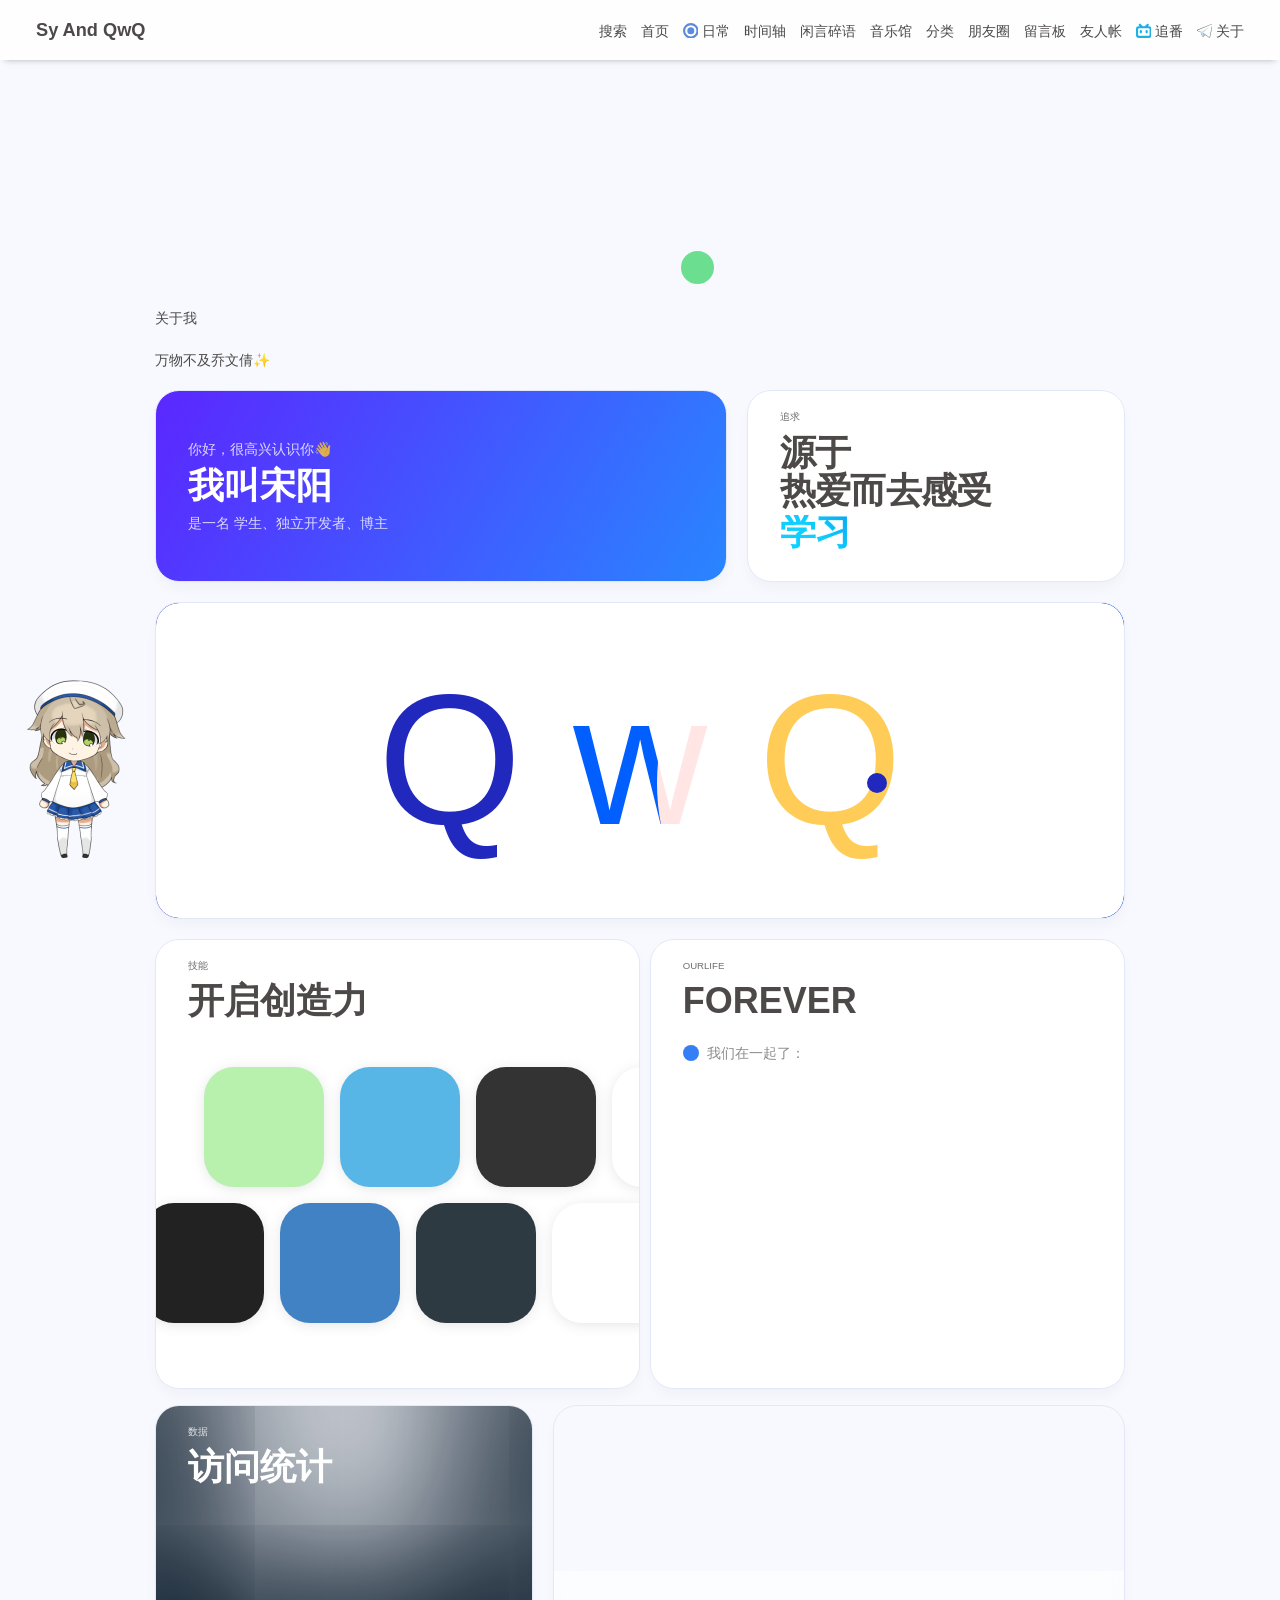
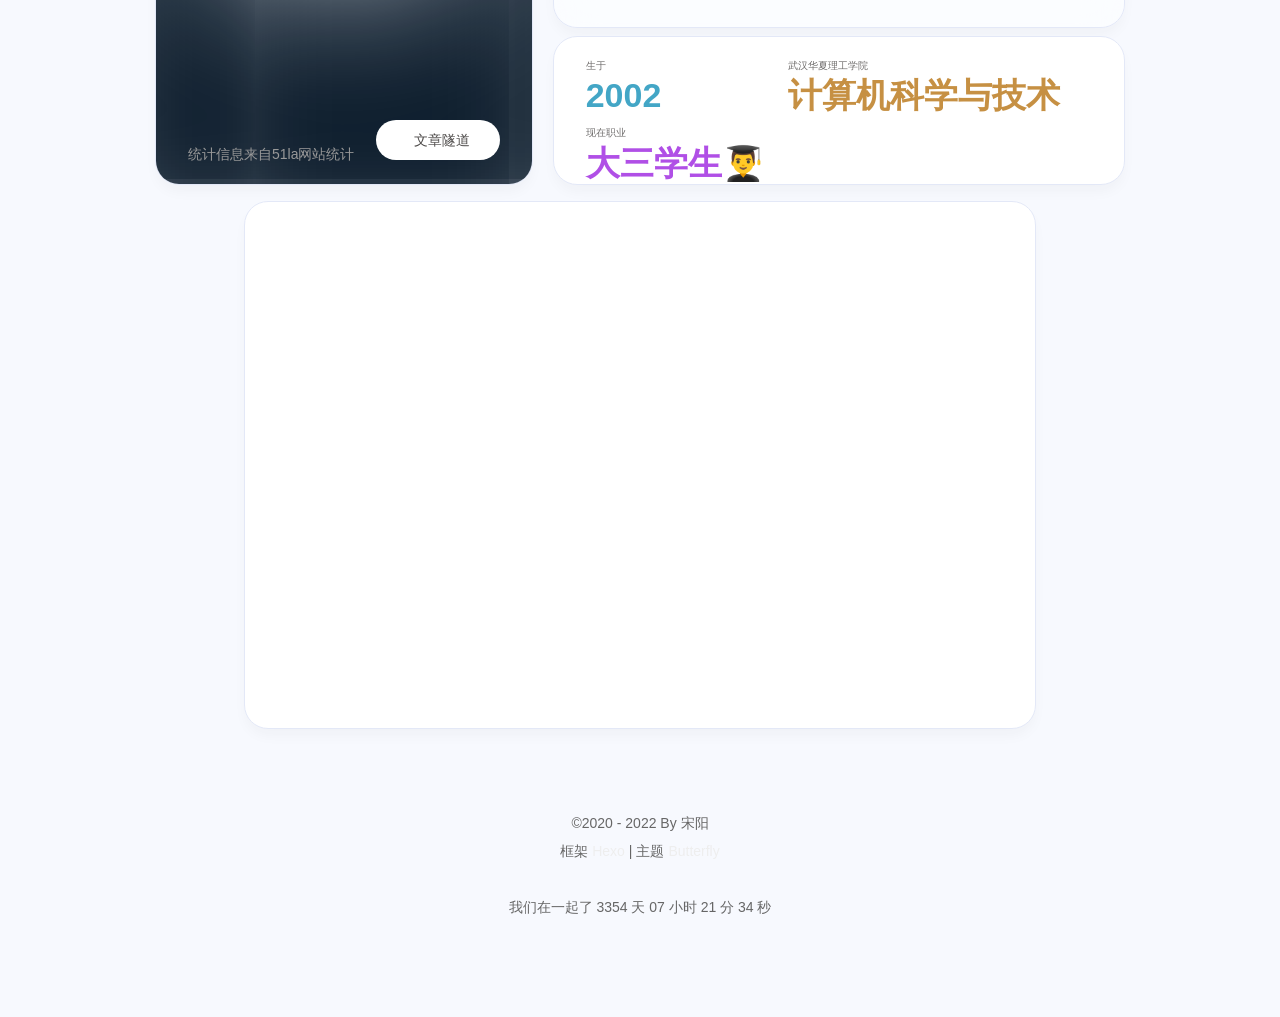
==== commit 3cab9580: "Site updated: 2022-11-19 20:21:04" ====
--- a/about/index.html
+++ b/about/index.html
@@ -139,7 +139,7 @@
       }
     }
     detectApple()
-    })(window)</script><link rel="stylesheet" href="/css/custom.css" media="defer" onload="this.media='all'"><link rel="stylesheet" type="text/css" href="https://cdn.jsdelivr.net/npm/js-heo@1.0.11/mainColor/heoMainColor.css"><link rel="stylesheet" type="text/css" href="https://cdn.jsdelivr.net/npm/js-heo@1.0.11/poem/poem.css"><link rel="stylesheet" href="/css/essay_page/essay_page.css"><link rel="stylesheet" href="https://npm.elemecdn.com/hexo-butterfly-swiper-anzhiyu@1.0.4/lib/swiper.min.css"><link rel="stylesheet" href="/css/essay_page/home_essay_bar.css"><!-- hexo injector head_end start --><link rel="stylesheet" href="https://cdn.cbd.int/hexo-butterfly-clock-anzhiyu/lib/clock.min.css" /><link rel="stylesheet" href="https://cdn.cbd.int/hexo-butterfly-wowjs/lib/animate.min.css" media="print" onload="this.media='all'"><link rel="stylesheet" href="https://npm.elemecdn.com/anzhiyu-blog@2.0.4/css/runtime/runtime.min.css" media="print" onload="this.media='all'"><link rel="stylesheet" href="https://cdn.cbd.int/hexo-butterfly-tag-plugins-plus@latest/lib/assets/font-awesome-animation.min.css" media="defer" onload="this.media='all'"><link rel="stylesheet" href="https://cdn.cbd.int/hexo-butterfly-tag-plugins-plus@latest/lib/tag_plugins.css" media="defer" onload="this.media='all'"><script src="https://cdn.cbd.int/hexo-butterfly-tag-plugins-plus@latest/lib/assets/carousel-touch.js"></script><!-- hexo injector head_end end --><meta name="generator" content="Hexo 6.3.0"><link rel="alternate" href="/atom.xml" title="Sy And QwQ" type="application/atom+xml">
+    })(window)</script><link rel="stylesheet" href="/css/custom.css" media="defer" onload="this.media='all'"><link rel="stylesheet" type="text/css" href="https://cdn.jsdelivr.net/npm/js-heo@1.0.11/mainColor/heoMainColor.css"><link rel="stylesheet" type="text/css" href="https://cdn.jsdelivr.net/npm/js-heo@1.0.11/poem/poem.css"><link rel="stylesheet" href="/css/essay_page/essay_page.css"><link rel="stylesheet" href="https://npm.elemecdn.com/hexo-butterfly-swiper-anzhiyu@1.0.4/lib/swiper.min.css"><link rel="stylesheet" href="/css/essay_page/home_essay_bar.css"><!-- hexo injector head_end start --><link rel="stylesheet" href="https://npm.elemecdn.com/anzhiyu-blog@2.0.4/css/runtime/runtime.min.css" media="print" onload="this.media='all'"><link rel="stylesheet" href="https://cdn.cbd.int/hexo-butterfly-clock-anzhiyu/lib/clock.min.css" /><link rel="stylesheet" href="https://cdn.cbd.int/hexo-butterfly-wowjs/lib/animate.min.css" media="print" onload="this.media='all'"><link rel="stylesheet" href="https://cdn.cbd.int/hexo-butterfly-tag-plugins-plus@latest/lib/assets/font-awesome-animation.min.css" media="defer" onload="this.media='all'"><link rel="stylesheet" href="https://cdn.cbd.int/hexo-butterfly-tag-plugins-plus@latest/lib/tag_plugins.css" media="defer" onload="this.media='all'"><script src="https://cdn.cbd.int/hexo-butterfly-tag-plugins-plus@latest/lib/assets/carousel-touch.js"></script><!-- hexo injector head_end end --><meta name="generator" content="Hexo 6.3.0"><link rel="alternate" href="/atom.xml" title="Sy And QwQ" type="application/atom+xml">
 </head><body><div id="web_bg"></div><div id="sidebar"><div id="menu-mask"></div><div id="sidebar-menus"><div class="avatar-img is-center"><img src= "[data-uri]" data-lazy-src="https://qwq1127-imgs-1314251743.cos.ap-shanghai.myqcloud.com/imgs/202211131216572.webp" onerror="onerror=null;src='/img/friend_404.gif'" alt="avatar"/></div><div class="sidebar-site-data site-data is-center"><a href="/archives/"><div class="headline">文章</div><div class="length-num">2</div></a><a href="/tags/"><div class="headline">标签</div><div class="length-num">0</div></a><a href="/categories/"><div class="headline">分类</div><div class="length-num">0</div></a></div><hr/><div class="menus_items"><div class="menus_item"><a class="site-page faa-parent animated-hover" href="/"><i class="fa-fw fas fa-home faa-tada"></i><span> 首页</span></a></div><div class="menus_item"><a class="site-page faa-parent animated-hover" href="/essay/"><svg class="icon faa-tada" aria-hidden="true"><use xlink:href="#icon-icon-test-copy"></use></svg><span> 日常</span></a></div><div class="menus_item"><a class="site-page faa-parent animated-hover" href="/archives/"><i class="fa-fw fas fa-archive faa-tada"></i><span> 时间轴</span></a></div><div class="menus_item"><a class="site-page faa-parent animated-hover" href="/artitalk/"><i class="fa-fw fas fa-comment-dots faa-tada"></i><span> 闲言碎语</span></a></div><div class="menus_item"><a class="site-page faa-parent animated-hover" href="/music/"><i class="fa-fw fas fa-music faa-tada"></i><span> 音乐馆</span></a></div><div class="menus_item"><a class="site-page faa-parent animated-hover" href="/categories/"><i class="fa-fw fas fa-folder-open faa-tada"></i><span> 分类</span></a></div><div class="menus_item"><a class="site-page faa-parent animated-hover" href="/fcircle/"><i class="fa-fw fab fa-artstation faa-tada"></i><span> 朋友圈</span></a></div><div class="menus_item"><a class="site-page faa-parent animated-hover" href="/comments/"><i class="fa-fw fas fa-envelope faa-tada"></i><span> 留言板</span></a></div><div class="menus_item"><a class="site-page faa-parent animated-hover" href="/link/"><i class="fa-fw fas fa-link faa-tada"></i><span> 友人帐</span></a></div><div class="menus_item"><a class="site-page faa-parent animated-hover" href="/bangumis/"><svg class="icon faa-tada" aria-hidden="true"><use xlink:href="#icon-bilibili1"></use></svg><span> 追番</span></a></div><div class="menus_item"><a class="site-page faa-parent animated-hover" href="/about/"><svg class="icon faa-tada" aria-hidden="true"><use xlink:href="#icon-zhifeiji"></use></svg><span> 关于</span></a></div></div></div></div><div class="page" id="body-wrap"><header class="not-top-img" id="page-header"><nav id="nav"><span id="blog_name"><a id="site-name" href="/">Sy And QwQ</a></span><div id="menus"><div id="search-button"><a class="site-page social-icon search"><i class="fas fa-search fa-fw"></i><span> 搜索</span></a></div><div class="menus_items"><div class="menus_item"><a class="site-page faa-parent animated-hover" href="/"><i class="fa-fw fas fa-home faa-tada"></i><span> 首页</span></a></div><div class="menus_item"><a class="site-page faa-parent animated-hover" href="/essay/"><svg class="icon faa-tada" aria-hidden="true"><use xlink:href="#icon-icon-test-copy"></use></svg><span> 日常</span></a></div><div class="menus_item"><a class="site-page faa-parent animated-hover" href="/archives/"><i class="fa-fw fas fa-archive faa-tada"></i><span> 时间轴</span></a></div><div class="menus_item"><a class="site-page faa-parent animated-hover" href="/artitalk/"><i class="fa-fw fas fa-comment-dots faa-tada"></i><span> 闲言碎语</span></a></div><div class="menus_item"><a class="site-page faa-parent animated-hover" href="/music/"><i class="fa-fw fas fa-music faa-tada"></i><span> 音乐馆</span></a></div><div class="menus_item"><a class="site-page faa-parent animated-hover" href="/categories/"><i class="fa-fw fas fa-folder-open faa-tada"></i><span> 分类</span></a></div><div class="menus_item"><a class="site-page faa-parent animated-hover" href="/fcircle/"><i class="fa-fw fab fa-artstation faa-tada"></i><span> 朋友圈</span></a></div><div class="menus_item"><a class="site-page faa-parent animated-hover" href="/comments/"><i class="fa-fw fas fa-envelope faa-tada"></i><span> 留言板</span></a></div><div class="menus_item"><a class="site-page faa-parent animated-hover" href="/link/"><i class="fa-fw fas fa-link faa-tada"></i><span> 友人帐</span></a></div><div class="menus_item"><a class="site-page faa-parent animated-hover" href="/bangumis/"><svg class="icon faa-tada" aria-hidden="true"><use xlink:href="#icon-bilibili1"></use></svg><span> 追番</span></a></div><div class="menus_item"><a class="site-page faa-parent animated-hover" href="/about/"><svg class="icon faa-tada" aria-hidden="true"><use xlink:href="#icon-zhifeiji"></use></svg><span> 关于</span></a></div></div><div id="toggle-menu"><a class="site-page"><i class="fas fa-bars fa-fw"></i></a></div></div></nav></header><main class="layout hide-aside" id="content-inner"><div id="page"><h1 class="page-title">关于</h1><div id="about-page"><div class="author-box"><div class="author-img"><img class="no-lightbox" src= "[data-uri]" data-lazy-src="https://s1.ax1x.com/2022/11/19/zKFMAx.png"></div><div class="image-dot"></div></div><p class="p center logo large">关于我</p><p class="p center small">万物不及乔文倩✨</p><div class="author-content"><div class="author-content-item myInfoAndSayHello"><div class="title1">你好，很高兴认识你👋</div><div class="title2">我叫<span class="inline-word">宋阳</span></div><div class="title1">是一名 学生、独立开发者、<span class="inline-word">博主</span></div></div><div class="aboutsiteTips author-content-item"><div class="author-content-item-tips">追求</div><h2>源于<br>热爱而去<span class="inline-word">感受</span><div class="mask"><span class="first-tips">学习</span><span>生活</span><span data-up>程序</span><span data-show>体验</span></div></h2></div></div><div class="hello-about"><div class="cursor" style="translate:none;rotate:none;scale:none;transform:translate(721px,180px)"></div><div class="shapes"><div class="shape shape-1" style="translate:none;rotate:none;scale:none;transform:translate(721px,180px)"></div><div class="shape shape-2" style="translate:none;rotate:none;scale:none;transform:translate(721px,180px)"></div><div class="shape shape-3" style="translate:none;rotate:none;scale:none;transform:translate(721px,180px)"></div></div><div class="content"><h1>Q  w  Q          </h1></div></div><div class="author-content"><div class="author-content-item skills"><div class="card-content"><div class="author-content-item-tips">技能</div><span class="author-content-item-title">开启创造力</span><div class="skills-style-group"><div class="tags-group-all"><div class="tags-group-wrapper"><div class="tags-group-icon-pair"><div class="tags-group-icon" style="background: #b8f0ae"><img class="no-lightbox" title="Vue" src= "[data-uri]" data-lazy-src="https://image.anzhiy.cn/adminuploads/1/2022/09/25/633001374747b.png"></div><div class="tags-group-icon" style="background: #222"><img class="no-lightbox" title="React" src= "[data-uri]" data-lazy-src="[data-uri]"></div></div><div class="tags-group-icon-pair"><div class="tags-group-icon" style="background: #57b6e6"><img class="no-lightbox" title="Docker" src= "[data-uri]" data-lazy-src="https://image.anzhiy.cn/adminuploads/1/2022/09/25/63300647df7fa.png"></div><div class="tags-group-icon" style="background: #4082c3"><img class="no-lightbox" title="Photoshop" src= "[data-uri]" data-lazy-src="https://image.anzhiy.cn/adminuploads/1/2022/09/25/63300647e1f10.png"></div></div><div class="tags-group-icon-pair"><div class="tags-group-icon" style="background: #333"><img class="no-lightbox" title="Node" src= "[data-uri]" data-lazy-src="https://cdn1.tianli0.top/npm/anzhiyu-blog@2.1.1/img/svg/node-logo.svg"></div><div class="tags-group-icon" style="background: #2e3a41"><img class="no-lightbox" title="Webpack" src= "[data-uri]" data-lazy-src="https://image.anzhiy.cn/adminuploads/1/2022/09/26/6330ff27e5c9b.png"></div></div><div class="tags-group-icon-pair"><div class="tags-group-icon" style="background: #fff"><img class="no-lightbox" title="Pinia" src= "[data-uri]" data-lazy-src="https://npm.elemecdn.com/anzhiyu-blog@2.0.8/img/svg/pinia-logo.svg"></div><div class="tags-group-icon" style="background: #fff"><img class="no-lightbox" title="Python" src= "[data-uri]" data-lazy-src="https://image.anzhiy.cn/adminuploads/1/2022/09/25/63300647dea51.png"></div></div><div class="tags-group-icon-pair"><div class="tags-group-icon" style="background: #937df7"><img class="no-lightbox" title="Vite" src= "[data-uri]" data-lazy-src="https://npm.elemecdn.com/anzhiyu-blog@2.0.8/img/svg/vite-logo.svg"></div><div class="tags-group-icon" style="background: #4499e4"><img class="no-lightbox" title="Flutter" src= "[data-uri]" data-lazy-src="https://image.anzhiy.cn/adminuploads/1/2022/09/25/633004063ff15.png"></div></div><div class="tags-group-icon-pair"><div class="tags-group-icon" style="background: #fff"><img class="no-lightbox" title="Java" src= "[data-uri]" data-lazy-src="https://image.anzhiy.cn/adminuploads/1/2022/09/25/633005bf0fd1e.jpg"></div><div class="tags-group-icon" style="background: #2c51db"><img class="no-lightbox" title="CSS3" src= "[data-uri]" data-lazy-src="https://image.anzhiy.cn/adminuploads/1/2022/09/25/633006cc55e07.png"></div></div><div class="tags-group-icon-pair"><div class="tags-group-icon" style="background: #f7cb4f"><img class="no-lightbox" title="JS" src= "[data-uri]" data-lazy-src="https://image.anzhiy.cn/adminuploads/1/2022/09/25/633006eee047b.png"></div><div class="tags-group-icon" style="background: #e9572b"><img class="no-lightbox" title="HTML" src= "[data-uri]" data-lazy-src="https://image.anzhiy.cn/adminuploads/1/2022/09/25/633006f9ab27d.png"></div></div><div class="tags-group-icon-pair"><div class="tags-group-icon" style="background: #df5b40"><img class="no-lightbox" title="Git" src= "[data-uri]" data-lazy-src="https://image.anzhiy.cn/adminuploads/1/2022/09/25/633006e37c7fd.webp"></div><div class="tags-group-icon" style="background: #e65164"><img class="no-lightbox" title="Apifox" src= "[data-uri]" data-lazy-src="https://image.anzhiy.cn/adminuploads/1/2022/09/25/633007087a4dc.webp"></div></div></div></div><div class="skills-list"><div class="skill-info"><div class="skill-icon" style="background: #b8f0ae"><img class="no-lightbox" title="Vue" src= "[data-uri]" data-lazy-src="https://image.anzhiy.cn/adminuploads/1/2022/09/25/633001374747b.png"></div><div class="skill-name"><span>Vue</span></div></div><div class="skill-info"><div class="skill-icon" style="background: #222"><img class="no-lightbox" title="React" src= "[data-uri]" data-lazy-src="[data-uri]"></div><div class="skill-name"><span>React</span></div></div><div class="skill-info"><div class="skill-icon" style="background: #57b6e6"><img class="no-lightbox" title="Docker" src= "[data-uri]" data-lazy-src="https://image.anzhiy.cn/adminuploads/1/2022/09/25/63300647df7fa.png"></div><div class="skill-name"><span>Docker</span></div></div><div class="skill-info"><div class="skill-icon" style="background: #4082c3"><img class="no-lightbox" title="Photoshop" src= "[data-uri]" data-lazy-src="https://image.anzhiy.cn/adminuploads/1/2022/09/25/63300647e1f10.png"></div><div class="skill-name"><span>Photoshop</span></div></div><div class="skill-info"><div class="skill-icon" style="background: #333"><img class="no-lightbox" title="Node" src= "[data-uri]" data-lazy-src="https://cdn1.tianli0.top/npm/anzhiyu-blog@2.1.1/img/svg/node-logo.svg"></div><div class="skill-name"><span>Node</span></div></div><div class="skill-info"><div class="skill-icon" style="background: #2e3a41"><img class="no-lightbox" title="Webpack" src= "[data-uri]" data-lazy-src="https://image.anzhiy.cn/adminuploads/1/2022/09/26/6330ff27e5c9b.png"></div><div class="skill-name"><span>Webpack</span></div></div><div class="skill-info"><div class="skill-icon" style="background: #fff"><img class="no-lightbox" title="Pinia" src= "[data-uri]" data-lazy-src="https://npm.elemecdn.com/anzhiyu-blog@2.0.8/img/svg/pinia-logo.svg"></div><div class="skill-name"><span>Pinia</span></div></div><div class="skill-info"><div class="skill-icon" style="background: #fff"><img class="no-lightbox" title="Python" src= "[data-uri]" data-lazy-src="https://image.anzhiy.cn/adminuploads/1/2022/09/25/63300647dea51.png"></div><div class="skill-name"><span>Python</span></div></div><div class="skill-info"><div class="skill-icon" style="background: #937df7"><img class="no-lightbox" title="Vite" src= "[data-uri]" data-lazy-src="https://npm.elemecdn.com/anzhiyu-blog@2.0.8/img/svg/vite-logo.svg"></div><div class="skill-name"><span>Vite</span></div></div><div class="skill-info"><div class="skill-icon" style="background: #4499e4"><img class="no-lightbox" title="Flutter" src= "[data-uri]" data-lazy-src="https://image.anzhiy.cn/adminuploads/1/2022/09/25/633004063ff15.png"></div><div class="skill-name"><span>Flutter</span></div></div><div class="skill-info"><div class="skill-icon" style="background: #fff"><img class="no-lightbox" title="Java" src= "[data-uri]" data-lazy-src="https://image.anzhiy.cn/adminuploads/1/2022/09/25/633005bf0fd1e.jpg"></div><div class="skill-name"><span>Java</span></div></div><div class="skill-info"><div class="skill-icon" style="background: #2c51db"><img class="no-lightbox" title="CSS3" src= "[data-uri]" data-lazy-src="https://image.anzhiy.cn/adminuploads/1/2022/09/25/633006cc55e07.png"></div><div class="skill-name"><span>CSS3</span></div></div><div class="skill-info"><div class="skill-icon" style="background: #f7cb4f"><img class="no-lightbox" title="JS" src= "[data-uri]" data-lazy-src="https://image.anzhiy.cn/adminuploads/1/2022/09/25/633006eee047b.png"></div><div class="skill-name"><span>JS</span></div></div><div class="skill-info"><div class="skill-icon" style="background: #e9572b"><img class="no-lightbox" title="HTML" src= "[data-uri]" data-lazy-src="https://image.anzhiy.cn/adminuploads/1/2022/09/25/633006f9ab27d.png"></div><div class="skill-name"><span>HTML</span></div></div><div class="skill-info"><div class="skill-icon" style="background: #df5b40"><img class="no-lightbox" title="Git" src= "[data-uri]" data-lazy-src="https://image.anzhiy.cn/adminuploads/1/2022/09/25/633006e37c7fd.webp"></div><div class="skill-name"><span>Git</span></div></div><div class="skill-info"><div class="skill-icon" style="background: #e65164"><img class="no-lightbox" title="Apifox" src= "[data-uri]" data-lazy-src="https://image.anzhiy.cn/adminuploads/1/2022/09/25/633007087a4dc.webp"></div><div class="skill-name"><span>Apifox</span></div></div><div class="etc">...</div></div></div></div></div><div class="author-content-item careers"><div class="card-content"><div class="author-content-item-tips">OURLIFE</div><span class="author-content-item-title">FOREVER</span><div class="careers-group"><div class="careers-item"><div class="circle" style="background:#357ef5"></div><div class="name">我们在一起了：</div></div></div><img class="author-content-img no-lightbox" alt="生涯" src= "[data-uri]" data-lazy-src="https://s1.ax1x.com/2022/11/19/zuOcnO.png"></div></div></div><div class="author-content"><div class="about-statistic author-content-item"><div class="card-content"><div class="author-content-item-tips">数据</div><span class="author-content-item-title">访问统计</span><div id="statistic"></div><div class="post-tips">统计信息来自<a href="https://invite.51.la/1NzKqTeb?target=V6" target="_blank" rel="noopener nofollow">51la网站统计</a></div><div class="banner-button-group"><a class="banner-button" onclick="pjax.loadUrl(&quot;/archives/&quot;)" data-pjax-state><i class="fas fa-circle-arrow-up-right"></i><span class="banner-button-text">文章隧道</span></a></div></div></div><div class="author-content-item-group column mapAndInfo"><div class="author-content-item map single"><span class="map-title">我现在住在<b>中国，宜昌市</b></span></div><div class="author-content-item selfInfo single"><div><span class="selfInfo-title">生于</span><span class="selfInfo-content" style="color:#43a6c6">2002</span></div><div><span class="selfInfo-title">武汉华夏理工学院</span><span class="selfInfo-content" style="color:#c69043">计算机科学与技术</span></div><div><span class="selfInfo-title">现在职业</span><span class="selfInfo-content" style="color:#b04fe6">大三学生👨‍🎓</span></div></div></div></div><div class="author-content"><div class="author-content-item myphoto"><img class="author-content-img no-lightbox" alt="自拍" src= "[data-uri]" data-lazy-src="https://s1.ax1x.com/2022/11/19/zKK3dg.jpg"></div></div></div><script src="/js/countup.js"></script><script src="https://lf26-cdn-tos.bytecdntp.com/cdn/expire-1-M/gsap/3.9.1/gsap.min.js"></script><script>(() => {
   fetch('https://v6-widget.51.la/v6/JskXhwjn5swC1gGq/quote.js').then(res => res.text()).then((data) => {
       let title = ['最近活跃', '今日人数', '今日访问', '昨日人数', '昨日访问', '本月访问', '总访问量']
@@ -240,7 +240,7 @@
         stagger: -0.1
       })
     })
-})()</script></div></main><footer id="footer"><div id="footer-wrap"><div class="copyright">&copy;2020 - 2022 By 宋阳</div><div class="framework-info"><span>框架 </span><a target="_blank" rel="noopener" href="https://hexo.io">Hexo</a><span class="footer-separator">|</span><span>主题 </span><a target="_blank" rel="noopener" href="https://github.com/jerryc127/hexo-theme-butterfly">Butterfly</a></div></div></footer></div><div id="rightside"><div id="rightside-config-hide"><button id="darkmode" type="button" title="浅色和深色模式转换"><i class="fas fa-adjust"></i></button></div><div id="rightside-config-show"><button id="rightside_config" type="button" title="设置"><i class="fas fa-cog fa-spin"></i></button><button id="go-up" type="button" title="回到顶部"><i class="fas fa-arrow-up"></i></button></div></div><div id="local-search"><div class="search-dialog"><nav class="search-nav"><span class="search-dialog-title">搜索</span><span id="loading-status"></span><button class="search-close-button"><i class="fas fa-times"></i></button></nav><div class="is-center" id="loading-database"><i class="fas fa-spinner fa-pulse"></i><span>  数据库加载中</span></div><div class="search-wrap"><div id="local-search-input"><div class="local-search-box"><input class="local-search-box--input" placeholder="搜索文章" type="text"/></div></div><hr/><div id="local-search-results"></div></div></div><div id="search-mask"></div></div><div><script src="/js/utils.js"></script><script src="/js/main.js"></script><script src="https://cdn.jsdelivr.net/npm/@fancyapps/ui/dist/fancybox.umd.min.js"></script><script src="https://cdn.jsdelivr.net/npm/vanilla-lazyload/dist/lazyload.iife.min.js"></script><script src="/js/search/local-search.js"></script><div class="js-pjax"></div><div class="aplayer no-destroy" data-id="1708664797" data-server="tencent" data-type="playlist"   data-order="list" data-fixed="true" data-preload="auto" data-autoplay="false" data-mutex="true" ></div><script charset="UTF-8" id="LA_COLLECT" src="https://sdk.51.la/js-sdk-pro.min.js"></script><script src="https://sdk.51.la/perf/js-sdk-perf.min.js" crossorigin="anonymous"></script><script> LA.init({id:"JskXhwjn5swC1gGq",ck:"JskXhwjn5swC1gGq"})</script><script>new LingQue.Monitor().init({id:"JskXhwjn5swC1gGq",sendSuspicious:true});</script><script id="LA-DATA-WIDGET" crossorigin="anonymous" charset="UTF-8" src="https://v6-widget.51.la/v6/JskXhwjn5swC1gGq/quote.js?theme=0&col=true&f=12&badge=icon_0&icon=center"></script><script async data-pjax src="/js/custom.js"></script><script async data-pjax src="/js/waterfall/waterfall.js"></script><script data-pjax src="https://npm.elemecdn.com/anzhiyu-blog@1.1.6/js/swiper.min.js"></script><script id="click-heart" src="https://cdn.jsdelivr.net/npm/butterfly-extsrc/dist/click-heart.min.js" async="async" mobile="false"></script><link rel="stylesheet" href="https://cdn.jsdelivr.net/npm/aplayer/dist/APlayer.min.css" media="print" onload="this.media='all'"><script src="https://cdn.jsdelivr.net/npm/aplayer/dist/APlayer.min.js"></script><script src="https://cdn.jsdelivr.net/npm/butterfly-extsrc/metingjs/dist/Meting.min.js"></script><script src="https://cdn.jsdelivr.net/npm/pjax/pjax.min.js"></script><script>let pjaxSelectors = ["head > title","#config-diff","#body-wrap","#rightside-config-hide","#rightside-config-show",".js-pjax"]
+})()</script></div></main><footer id="footer"><div id="footer-wrap"><div class="copyright">&copy;2020 - 2022 By 宋阳</div><div class="framework-info"><span>框架 </span><a target="_blank" rel="noopener" href="https://hexo.io">Hexo</a><span class="footer-separator">|</span><span>主题 </span><a target="_blank" rel="noopener" href="https://github.com/jerryc127/hexo-theme-butterfly">Butterfly</a></div></div></footer></div><div id="rightside"><div id="rightside-config-hide"><button id="darkmode" type="button" title="浅色和深色模式转换"><i class="fas fa-adjust"></i></button></div><div id="rightside-config-show"><button id="rightside_config" type="button" title="设置"><i class="fas fa-cog fa-spin"></i></button><button id="go-up" type="button" title="回到顶部"><i class="fas fa-arrow-up"></i></button></div></div><div id="local-search"><div class="search-dialog"><nav class="search-nav"><span class="search-dialog-title">搜索</span><span id="loading-status"></span><button class="search-close-button"><i class="fas fa-times"></i></button></nav><div class="is-center" id="loading-database"><i class="fas fa-spinner fa-pulse"></i><span>  数据库加载中</span></div><div class="search-wrap"><div id="local-search-input"><div class="local-search-box"><input class="local-search-box--input" placeholder="搜索文章" type="text"/></div></div><hr/><div id="local-search-results"></div></div></div><div id="search-mask"></div></div><div><script src="/js/utils.js"></script><script src="/js/main.js"></script><script src="https://cdn.jsdelivr.net/npm/@fancyapps/ui/dist/fancybox.umd.min.js"></script><script src="https://cdn.jsdelivr.net/npm/vanilla-lazyload/dist/lazyload.iife.min.js"></script><script src="/js/search/local-search.js"></script><div class="js-pjax"></div><div class="aplayer no-destroy" data-id="1708664797" data-server="tencent" data-type="playlist"   data-order="list" data-fixed="true" data-preload="auto" data-autoplay="false" data-mutex="true" ></div><script charset="UTF-8" id="LA_COLLECT" src="https://sdk.51.la/js-sdk-pro.min.js"></script><script src="https://sdk.51.la/perf/js-sdk-perf.min.js" crossorigin="anonymous"></script><script> LA.init({id:"JskXhwjn5swC1gGq",ck:"JskXhwjn5swC1gGq"})</script><script>new LingQue.Monitor().init({id:"JskXhwjn5swC1gGq",sendSuspicious:true});</script><script async data-pjax src="/js/custom.js"></script><script async data-pjax src="/js/waterfall/waterfall.js"></script><script data-pjax src="https://npm.elemecdn.com/anzhiyu-blog@1.1.6/js/swiper.min.js"></script><script id="click-heart" src="https://cdn.jsdelivr.net/npm/butterfly-extsrc/dist/click-heart.min.js" async="async" mobile="false"></script><link rel="stylesheet" href="https://cdn.jsdelivr.net/npm/aplayer/dist/APlayer.min.css" media="print" onload="this.media='all'"><script src="https://cdn.jsdelivr.net/npm/aplayer/dist/APlayer.min.js"></script><script src="https://cdn.jsdelivr.net/npm/butterfly-extsrc/metingjs/dist/Meting.min.js"></script><script src="https://cdn.jsdelivr.net/npm/pjax/pjax.min.js"></script><script>let pjaxSelectors = ["head > title","#config-diff","#body-wrap","#rightside-config-hide","#rightside-config-show",".js-pjax"]
 
 var pjax = new Pjax({
   elements: 'a:not([target="_blank"])',
@@ -344,6 +344,30 @@
 document.getElementById('app-refresh').style.cssText = cssText
 }
 }</script><script async data-pjax src="//busuanzi.ibruce.info/busuanzi/2.3/busuanzi.pure.mini.js"></script></div><!-- hexo injector body_end start --><script data-pjax>
+  function butterfly_footer_beautify_injector_config(){
+    var parent_div_git = document.getElementById('footer-wrap');
+    var item_html = '<div id="workboard"></div><p id="ghbdages"><a class="github-badge" target="_blank" href="https://www.jsdelivr.com/" style="margin-inline:5px" data-title="本站使用JsDelivr为静态资源提供CDN加速" title=""><img src= "[data-uri]" data-lazy-src="https://img.shields.io/badge/CDN-jsDelivr-orange?style=flat&amp;logo=jsDelivr" alt=""/></a><a class="github-badge" target="_blank" href="https://github.com/" style="margin-inline:5px" data-title="本站项目由Github托管" title=""><img src= "[data-uri]" data-lazy-src="https://img.shields.io/badge/Source-Github-d021d6?style=flat&amp;logo=GitHub" alt=""/></a><a class="github-badge" target="_blank" href="http://creativecommons.org/licenses/by-nc-sa/4.0/" style="margin-inline:5px" data-title="本站采用知识共享署名-非商业性使用-相同方式共享4.0国际许可协议进行许可" title=""><img src= "[data-uri]" data-lazy-src="https://img.shields.io/badge/Copyright-BY--NC--SA%204.0-d42328?style=flat&amp;logo=Claris" alt=""/></a></p>';
+    console.log('已挂载butterfly_footer_beautify')
+    parent_div_git.insertAdjacentHTML("beforeend",item_html)
+    }
+  var elist = 'null'.split(',');
+  var cpage = location.pathname;
+  var epage = 'all';
+  var flag = 0;
+
+  for (var i=0;i<elist.length;i++){
+    if (cpage.includes(elist[i])){
+      flag++;
+    }
+  }
+
+  if ((epage ==='all')&&(flag == 0)){
+    butterfly_footer_beautify_injector_config();
+  }
+  else if (epage === cpage){
+    butterfly_footer_beautify_injector_config();
+  }
+  </script><script async src="/js/runtime/runtime.min.js"></script><script data-pjax>
   function butterfly_clock_anzhiyu_injector_config(){
     var parent_div_git = document.getElementsByClassName('sticky_layout')[0];
     var item_html = '<div class="card-widget card-clock"><div class="card-glass"><div class="card-background"><div class="card-content"><div id="hexo_electric_clock"><img class="entered loading" id="card-clock-loading" src= "[data-uri]" data-lazy-src="https://cdn.cbd.int/hexo-butterfly-clock-anzhiyu/lib/loading.gif" style="height: 120px; width: 100%;" data-ll-status="loading"/></div></div></div></div></div>';
@@ -430,28 +454,4 @@
     arr[i].setAttribute('data-wow-delay', '');
     arr[i].setAttribute('data-wow-offset', '');
     arr[i].setAttribute('data-wow-iteration', '');
-  }</script></div><script defer src="https://cdn.cbd.int/hexo-butterfly-wowjs/lib/wow.min.js"></script><script defer src="https://cdn.cbd.int/hexo-butterfly-wowjs/lib/wow_init.js"></script><script data-pjax>
-  function butterfly_footer_beautify_injector_config(){
-    var parent_div_git = document.getElementById('footer-wrap');
-    var item_html = '<div id="workboard"></div><p id="ghbdages"><a class="github-badge" target="_blank" href="https://www.jsdelivr.com/" style="margin-inline:5px" data-title="本站使用JsDelivr为静态资源提供CDN加速" title=""><img src= "[data-uri]" data-lazy-src="https://img.shields.io/badge/CDN-jsDelivr-orange?style=flat&amp;logo=jsDelivr" alt=""/></a><a class="github-badge" target="_blank" href="https://github.com/" style="margin-inline:5px" data-title="本站项目由Github托管" title=""><img src= "[data-uri]" data-lazy-src="https://img.shields.io/badge/Source-Github-d021d6?style=flat&amp;logo=GitHub" alt=""/></a><a class="github-badge" target="_blank" href="http://creativecommons.org/licenses/by-nc-sa/4.0/" style="margin-inline:5px" data-title="本站采用知识共享署名-非商业性使用-相同方式共享4.0国际许可协议进行许可" title=""><img src= "[data-uri]" data-lazy-src="https://img.shields.io/badge/Copyright-BY--NC--SA%204.0-d42328?style=flat&amp;logo=Claris" alt=""/></a></p>';
-    console.log('已挂载butterfly_footer_beautify')
-    parent_div_git.insertAdjacentHTML("beforeend",item_html)
-    }
-  var elist = 'null'.split(',');
-  var cpage = location.pathname;
-  var epage = 'all';
-  var flag = 0;
-
-  for (var i=0;i<elist.length;i++){
-    if (cpage.includes(elist[i])){
-      flag++;
-    }
-  }
-
-  if ((epage ==='all')&&(flag == 0)){
-    butterfly_footer_beautify_injector_config();
-  }
-  else if (epage === cpage){
-    butterfly_footer_beautify_injector_config();
-  }
-  </script><script async src="/js/runtime/runtime.min.js"></script><script async src="/js/ali_font.js"></script><!-- hexo injector body_end end --><script src="/live2dw/lib/L2Dwidget.min.js?094cbace49a39548bed64abff5988b05"></script><script>L2Dwidget.init({"tagMode":false,"debug":false,"model":{"jsonPath":"/live2dw/assets/koharu.model.json"},"display":{"position":"left","width":150,"height":300},"mobile":{"show":true},"log":false,"pluginJsPath":"lib/","pluginModelPath":"assets/","pluginRootPath":"live2dw/"});</script></body></html>+  }</script></div><script defer src="https://cdn.cbd.int/hexo-butterfly-wowjs/lib/wow.min.js"></script><script defer src="https://cdn.cbd.int/hexo-butterfly-wowjs/lib/wow_init.js"></script><script async src="/js/ali_font.js"></script><!-- hexo injector body_end end --><script src="/live2dw/lib/L2Dwidget.min.js?094cbace49a39548bed64abff5988b05"></script><script>L2Dwidget.init({"tagMode":false,"debug":false,"model":{"jsonPath":"/live2dw/assets/koharu.model.json"},"display":{"position":"left","width":150,"height":300},"mobile":{"show":true},"log":false,"pluginJsPath":"lib/","pluginModelPath":"assets/","pluginRootPath":"live2dw/"});</script></body></html>
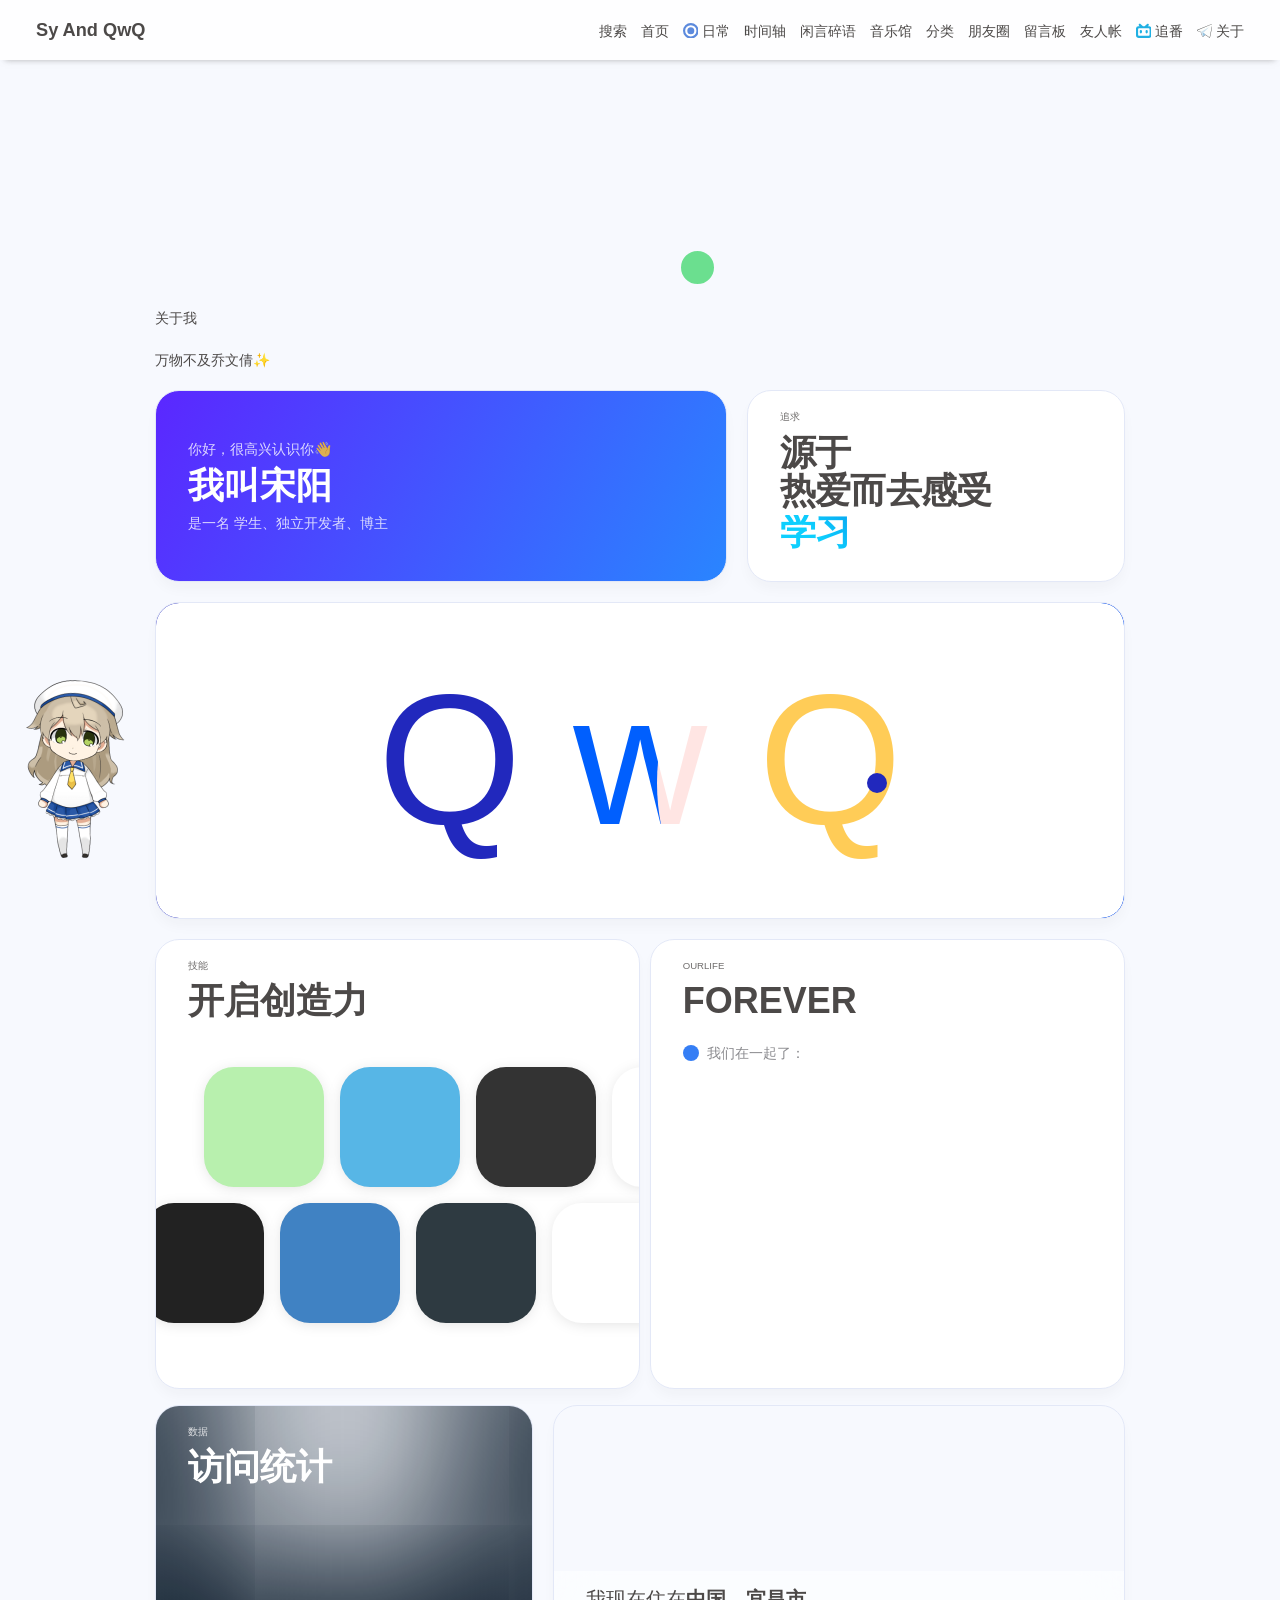
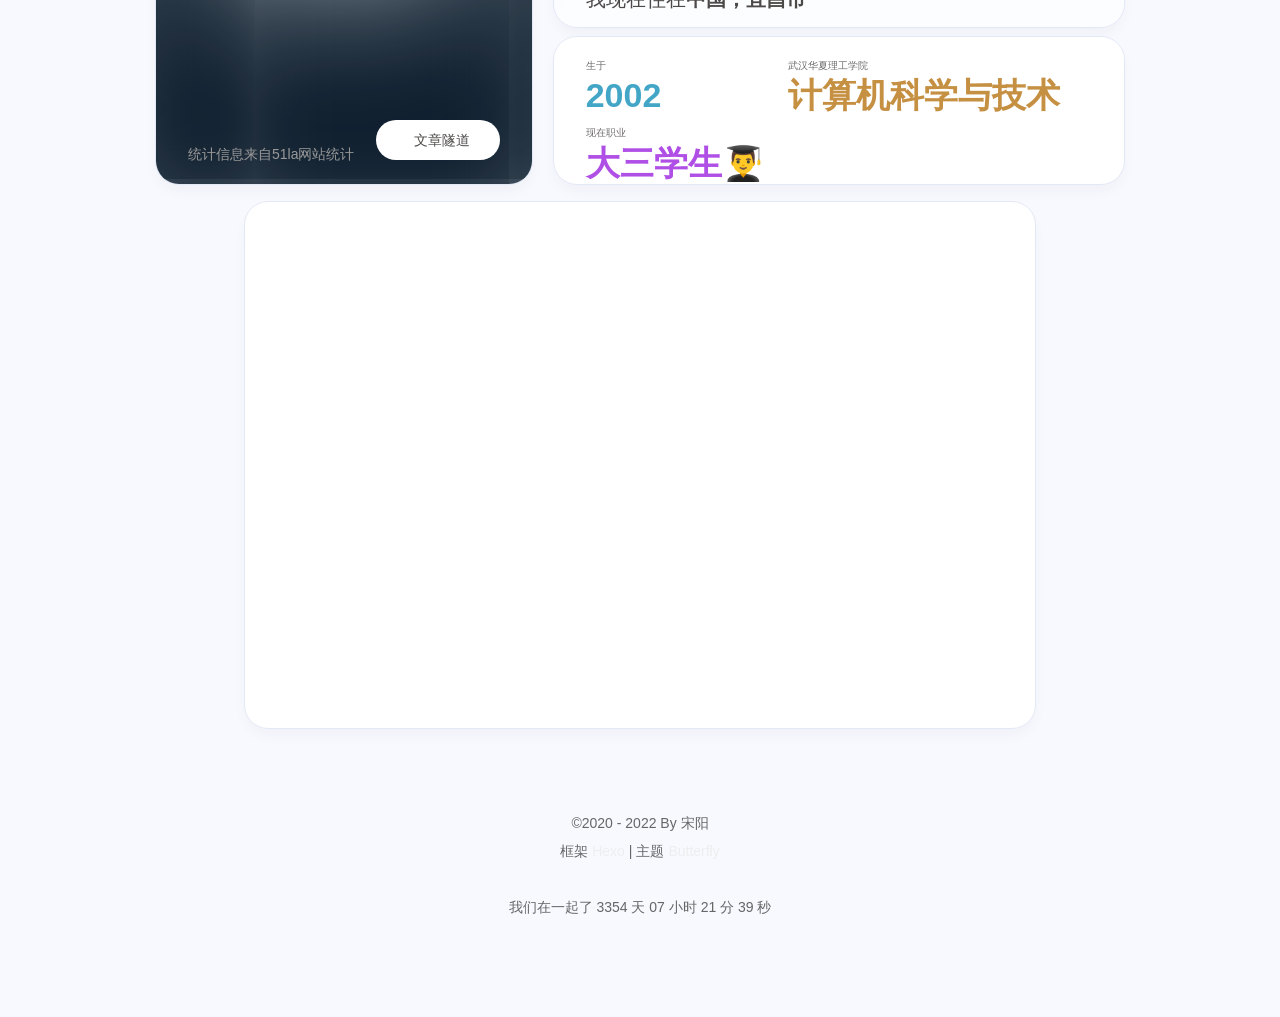
==== commit 2035c4a0: "Site updated: 2022-11-20 17:50:30" ====
--- a/about/index.html
+++ b/about/index.html
@@ -139,7 +139,7 @@
       }
     }
     detectApple()
-    })(window)</script><link rel="stylesheet" href="/css/custom.css" media="defer" onload="this.media='all'"><link rel="stylesheet" type="text/css" href="https://cdn.jsdelivr.net/npm/js-heo@1.0.11/mainColor/heoMainColor.css"><link rel="stylesheet" type="text/css" href="https://cdn.jsdelivr.net/npm/js-heo@1.0.11/poem/poem.css"><link rel="stylesheet" href="/css/essay_page/essay_page.css"><link rel="stylesheet" href="https://npm.elemecdn.com/hexo-butterfly-swiper-anzhiyu@1.0.4/lib/swiper.min.css"><link rel="stylesheet" href="/css/essay_page/home_essay_bar.css"><!-- hexo injector head_end start --><link rel="stylesheet" href="https://npm.elemecdn.com/anzhiyu-blog@2.0.4/css/runtime/runtime.min.css" media="print" onload="this.media='all'"><link rel="stylesheet" href="https://cdn.cbd.int/hexo-butterfly-clock-anzhiyu/lib/clock.min.css" /><link rel="stylesheet" href="https://cdn.cbd.int/hexo-butterfly-wowjs/lib/animate.min.css" media="print" onload="this.media='all'"><link rel="stylesheet" href="https://cdn.cbd.int/hexo-butterfly-tag-plugins-plus@latest/lib/assets/font-awesome-animation.min.css" media="defer" onload="this.media='all'"><link rel="stylesheet" href="https://cdn.cbd.int/hexo-butterfly-tag-plugins-plus@latest/lib/tag_plugins.css" media="defer" onload="this.media='all'"><script src="https://cdn.cbd.int/hexo-butterfly-tag-plugins-plus@latest/lib/assets/carousel-touch.js"></script><!-- hexo injector head_end end --><meta name="generator" content="Hexo 6.3.0"><link rel="alternate" href="/atom.xml" title="Sy And QwQ" type="application/atom+xml">
+    })(window)</script><link rel="stylesheet" href="/css/custom.css" media="defer" onload="this.media='all'"><link rel="stylesheet" type="text/css" href="https://cdn.jsdelivr.net/npm/js-heo@1.0.11/mainColor/heoMainColor.css"><link rel="stylesheet" type="text/css" href="https://cdn.jsdelivr.net/npm/js-heo@1.0.11/poem/poem.css"><link rel="stylesheet" href="/css/essay_page/essay_page.css"><link rel="stylesheet" href="https://npm.elemecdn.com/hexo-butterfly-swiper-anzhiyu@1.0.4/lib/swiper.min.css"><link rel="stylesheet" href="/css/essay_page/home_essay_bar.css"><!-- hexo injector head_end start --><link rel="stylesheet" href="https://cdn.cbd.int/hexo-butterfly-clock-anzhiyu/lib/clock.min.css" /><link rel="stylesheet" href="https://npm.elemecdn.com/anzhiyu-blog@2.0.4/css/runtime/runtime.min.css" media="print" onload="this.media='all'"><link rel="stylesheet" href="https://cdn.cbd.int/hexo-butterfly-tag-plugins-plus@latest/lib/assets/font-awesome-animation.min.css" media="defer" onload="this.media='all'"><link rel="stylesheet" href="https://cdn.cbd.int/hexo-butterfly-tag-plugins-plus@latest/lib/tag_plugins.css" media="defer" onload="this.media='all'"><script src="https://cdn.cbd.int/hexo-butterfly-tag-plugins-plus@latest/lib/assets/carousel-touch.js"></script><link rel="stylesheet" href="https://cdn.cbd.int/hexo-butterfly-wowjs/lib/animate.min.css" media="print" onload="this.media='all'"><!-- hexo injector head_end end --><meta name="generator" content="Hexo 6.3.0"><link rel="alternate" href="/atom.xml" title="Sy And QwQ" type="application/atom+xml">
 </head><body><div id="web_bg"></div><div id="sidebar"><div id="menu-mask"></div><div id="sidebar-menus"><div class="avatar-img is-center"><img src= "[data-uri]" data-lazy-src="https://qwq1127-imgs-1314251743.cos.ap-shanghai.myqcloud.com/imgs/202211131216572.webp" onerror="onerror=null;src='/img/friend_404.gif'" alt="avatar"/></div><div class="sidebar-site-data site-data is-center"><a href="/archives/"><div class="headline">文章</div><div class="length-num">2</div></a><a href="/tags/"><div class="headline">标签</div><div class="length-num">0</div></a><a href="/categories/"><div class="headline">分类</div><div class="length-num">0</div></a></div><hr/><div class="menus_items"><div class="menus_item"><a class="site-page faa-parent animated-hover" href="/"><i class="fa-fw fas fa-home faa-tada"></i><span> 首页</span></a></div><div class="menus_item"><a class="site-page faa-parent animated-hover" href="/essay/"><svg class="icon faa-tada" aria-hidden="true"><use xlink:href="#icon-icon-test-copy"></use></svg><span> 日常</span></a></div><div class="menus_item"><a class="site-page faa-parent animated-hover" href="/archives/"><i class="fa-fw fas fa-archive faa-tada"></i><span> 时间轴</span></a></div><div class="menus_item"><a class="site-page faa-parent animated-hover" href="/artitalk/"><i class="fa-fw fas fa-comment-dots faa-tada"></i><span> 闲言碎语</span></a></div><div class="menus_item"><a class="site-page faa-parent animated-hover" href="/music/"><i class="fa-fw fas fa-music faa-tada"></i><span> 音乐馆</span></a></div><div class="menus_item"><a class="site-page faa-parent animated-hover" href="/categories/"><i class="fa-fw fas fa-folder-open faa-tada"></i><span> 分类</span></a></div><div class="menus_item"><a class="site-page faa-parent animated-hover" href="/fcircle/"><i class="fa-fw fab fa-artstation faa-tada"></i><span> 朋友圈</span></a></div><div class="menus_item"><a class="site-page faa-parent animated-hover" href="/comments/"><i class="fa-fw fas fa-envelope faa-tada"></i><span> 留言板</span></a></div><div class="menus_item"><a class="site-page faa-parent animated-hover" href="/link/"><i class="fa-fw fas fa-link faa-tada"></i><span> 友人帐</span></a></div><div class="menus_item"><a class="site-page faa-parent animated-hover" href="/bangumis/"><svg class="icon faa-tada" aria-hidden="true"><use xlink:href="#icon-bilibili1"></use></svg><span> 追番</span></a></div><div class="menus_item"><a class="site-page faa-parent animated-hover" href="/about/"><svg class="icon faa-tada" aria-hidden="true"><use xlink:href="#icon-zhifeiji"></use></svg><span> 关于</span></a></div></div></div></div><div class="page" id="body-wrap"><header class="not-top-img" id="page-header"><nav id="nav"><span id="blog_name"><a id="site-name" href="/">Sy And QwQ</a></span><div id="menus"><div id="search-button"><a class="site-page social-icon search"><i class="fas fa-search fa-fw"></i><span> 搜索</span></a></div><div class="menus_items"><div class="menus_item"><a class="site-page faa-parent animated-hover" href="/"><i class="fa-fw fas fa-home faa-tada"></i><span> 首页</span></a></div><div class="menus_item"><a class="site-page faa-parent animated-hover" href="/essay/"><svg class="icon faa-tada" aria-hidden="true"><use xlink:href="#icon-icon-test-copy"></use></svg><span> 日常</span></a></div><div class="menus_item"><a class="site-page faa-parent animated-hover" href="/archives/"><i class="fa-fw fas fa-archive faa-tada"></i><span> 时间轴</span></a></div><div class="menus_item"><a class="site-page faa-parent animated-hover" href="/artitalk/"><i class="fa-fw fas fa-comment-dots faa-tada"></i><span> 闲言碎语</span></a></div><div class="menus_item"><a class="site-page faa-parent animated-hover" href="/music/"><i class="fa-fw fas fa-music faa-tada"></i><span> 音乐馆</span></a></div><div class="menus_item"><a class="site-page faa-parent animated-hover" href="/categories/"><i class="fa-fw fas fa-folder-open faa-tada"></i><span> 分类</span></a></div><div class="menus_item"><a class="site-page faa-parent animated-hover" href="/fcircle/"><i class="fa-fw fab fa-artstation faa-tada"></i><span> 朋友圈</span></a></div><div class="menus_item"><a class="site-page faa-parent animated-hover" href="/comments/"><i class="fa-fw fas fa-envelope faa-tada"></i><span> 留言板</span></a></div><div class="menus_item"><a class="site-page faa-parent animated-hover" href="/link/"><i class="fa-fw fas fa-link faa-tada"></i><span> 友人帐</span></a></div><div class="menus_item"><a class="site-page faa-parent animated-hover" href="/bangumis/"><svg class="icon faa-tada" aria-hidden="true"><use xlink:href="#icon-bilibili1"></use></svg><span> 追番</span></a></div><div class="menus_item"><a class="site-page faa-parent animated-hover" href="/about/"><svg class="icon faa-tada" aria-hidden="true"><use xlink:href="#icon-zhifeiji"></use></svg><span> 关于</span></a></div></div><div id="toggle-menu"><a class="site-page"><i class="fas fa-bars fa-fw"></i></a></div></div></nav></header><main class="layout hide-aside" id="content-inner"><div id="page"><h1 class="page-title">关于</h1><div id="about-page"><div class="author-box"><div class="author-img"><img class="no-lightbox" src= "[data-uri]" data-lazy-src="https://s1.ax1x.com/2022/11/19/zKFMAx.png"></div><div class="image-dot"></div></div><p class="p center logo large">关于我</p><p class="p center small">万物不及乔文倩✨</p><div class="author-content"><div class="author-content-item myInfoAndSayHello"><div class="title1">你好，很高兴认识你👋</div><div class="title2">我叫<span class="inline-word">宋阳</span></div><div class="title1">是一名 学生、独立开发者、<span class="inline-word">博主</span></div></div><div class="aboutsiteTips author-content-item"><div class="author-content-item-tips">追求</div><h2>源于<br>热爱而去<span class="inline-word">感受</span><div class="mask"><span class="first-tips">学习</span><span>生活</span><span data-up>程序</span><span data-show>体验</span></div></h2></div></div><div class="hello-about"><div class="cursor" style="translate:none;rotate:none;scale:none;transform:translate(721px,180px)"></div><div class="shapes"><div class="shape shape-1" style="translate:none;rotate:none;scale:none;transform:translate(721px,180px)"></div><div class="shape shape-2" style="translate:none;rotate:none;scale:none;transform:translate(721px,180px)"></div><div class="shape shape-3" style="translate:none;rotate:none;scale:none;transform:translate(721px,180px)"></div></div><div class="content"><h1>Q  w  Q          </h1></div></div><div class="author-content"><div class="author-content-item skills"><div class="card-content"><div class="author-content-item-tips">技能</div><span class="author-content-item-title">开启创造力</span><div class="skills-style-group"><div class="tags-group-all"><div class="tags-group-wrapper"><div class="tags-group-icon-pair"><div class="tags-group-icon" style="background: #b8f0ae"><img class="no-lightbox" title="Vue" src= "[data-uri]" data-lazy-src="https://image.anzhiy.cn/adminuploads/1/2022/09/25/633001374747b.png"></div><div class="tags-group-icon" style="background: #222"><img class="no-lightbox" title="React" src= "[data-uri]" data-lazy-src="[data-uri]"></div></div><div class="tags-group-icon-pair"><div class="tags-group-icon" style="background: #57b6e6"><img class="no-lightbox" title="Docker" src= "[data-uri]" data-lazy-src="https://image.anzhiy.cn/adminuploads/1/2022/09/25/63300647df7fa.png"></div><div class="tags-group-icon" style="background: #4082c3"><img class="no-lightbox" title="Photoshop" src= "[data-uri]" data-lazy-src="https://image.anzhiy.cn/adminuploads/1/2022/09/25/63300647e1f10.png"></div></div><div class="tags-group-icon-pair"><div class="tags-group-icon" style="background: #333"><img class="no-lightbox" title="Node" src= "[data-uri]" data-lazy-src="https://cdn1.tianli0.top/npm/anzhiyu-blog@2.1.1/img/svg/node-logo.svg"></div><div class="tags-group-icon" style="background: #2e3a41"><img class="no-lightbox" title="Webpack" src= "[data-uri]" data-lazy-src="https://image.anzhiy.cn/adminuploads/1/2022/09/26/6330ff27e5c9b.png"></div></div><div class="tags-group-icon-pair"><div class="tags-group-icon" style="background: #fff"><img class="no-lightbox" title="Pinia" src= "[data-uri]" data-lazy-src="https://npm.elemecdn.com/anzhiyu-blog@2.0.8/img/svg/pinia-logo.svg"></div><div class="tags-group-icon" style="background: #fff"><img class="no-lightbox" title="Python" src= "[data-uri]" data-lazy-src="https://image.anzhiy.cn/adminuploads/1/2022/09/25/63300647dea51.png"></div></div><div class="tags-group-icon-pair"><div class="tags-group-icon" style="background: #937df7"><img class="no-lightbox" title="Vite" src= "[data-uri]" data-lazy-src="https://npm.elemecdn.com/anzhiyu-blog@2.0.8/img/svg/vite-logo.svg"></div><div class="tags-group-icon" style="background: #4499e4"><img class="no-lightbox" title="Flutter" src= "[data-uri]" data-lazy-src="https://image.anzhiy.cn/adminuploads/1/2022/09/25/633004063ff15.png"></div></div><div class="tags-group-icon-pair"><div class="tags-group-icon" style="background: #fff"><img class="no-lightbox" title="Java" src= "[data-uri]" data-lazy-src="https://image.anzhiy.cn/adminuploads/1/2022/09/25/633005bf0fd1e.jpg"></div><div class="tags-group-icon" style="background: #2c51db"><img class="no-lightbox" title="CSS3" src= "[data-uri]" data-lazy-src="https://image.anzhiy.cn/adminuploads/1/2022/09/25/633006cc55e07.png"></div></div><div class="tags-group-icon-pair"><div class="tags-group-icon" style="background: #f7cb4f"><img class="no-lightbox" title="JS" src= "[data-uri]" data-lazy-src="https://image.anzhiy.cn/adminuploads/1/2022/09/25/633006eee047b.png"></div><div class="tags-group-icon" style="background: #e9572b"><img class="no-lightbox" title="HTML" src= "[data-uri]" data-lazy-src="https://image.anzhiy.cn/adminuploads/1/2022/09/25/633006f9ab27d.png"></div></div><div class="tags-group-icon-pair"><div class="tags-group-icon" style="background: #df5b40"><img class="no-lightbox" title="Git" src= "[data-uri]" data-lazy-src="https://image.anzhiy.cn/adminuploads/1/2022/09/25/633006e37c7fd.webp"></div><div class="tags-group-icon" style="background: #e65164"><img class="no-lightbox" title="Apifox" src= "[data-uri]" data-lazy-src="https://image.anzhiy.cn/adminuploads/1/2022/09/25/633007087a4dc.webp"></div></div></div></div><div class="skills-list"><div class="skill-info"><div class="skill-icon" style="background: #b8f0ae"><img class="no-lightbox" title="Vue" src= "[data-uri]" data-lazy-src="https://image.anzhiy.cn/adminuploads/1/2022/09/25/633001374747b.png"></div><div class="skill-name"><span>Vue</span></div></div><div class="skill-info"><div class="skill-icon" style="background: #222"><img class="no-lightbox" title="React" src= "[data-uri]" data-lazy-src="[data-uri]"></div><div class="skill-name"><span>React</span></div></div><div class="skill-info"><div class="skill-icon" style="background: #57b6e6"><img class="no-lightbox" title="Docker" src= "[data-uri]" data-lazy-src="https://image.anzhiy.cn/adminuploads/1/2022/09/25/63300647df7fa.png"></div><div class="skill-name"><span>Docker</span></div></div><div class="skill-info"><div class="skill-icon" style="background: #4082c3"><img class="no-lightbox" title="Photoshop" src= "[data-uri]" data-lazy-src="https://image.anzhiy.cn/adminuploads/1/2022/09/25/63300647e1f10.png"></div><div class="skill-name"><span>Photoshop</span></div></div><div class="skill-info"><div class="skill-icon" style="background: #333"><img class="no-lightbox" title="Node" src= "[data-uri]" data-lazy-src="https://cdn1.tianli0.top/npm/anzhiyu-blog@2.1.1/img/svg/node-logo.svg"></div><div class="skill-name"><span>Node</span></div></div><div class="skill-info"><div class="skill-icon" style="background: #2e3a41"><img class="no-lightbox" title="Webpack" src= "[data-uri]" data-lazy-src="https://image.anzhiy.cn/adminuploads/1/2022/09/26/6330ff27e5c9b.png"></div><div class="skill-name"><span>Webpack</span></div></div><div class="skill-info"><div class="skill-icon" style="background: #fff"><img class="no-lightbox" title="Pinia" src= "[data-uri]" data-lazy-src="https://npm.elemecdn.com/anzhiyu-blog@2.0.8/img/svg/pinia-logo.svg"></div><div class="skill-name"><span>Pinia</span></div></div><div class="skill-info"><div class="skill-icon" style="background: #fff"><img class="no-lightbox" title="Python" src= "[data-uri]" data-lazy-src="https://image.anzhiy.cn/adminuploads/1/2022/09/25/63300647dea51.png"></div><div class="skill-name"><span>Python</span></div></div><div class="skill-info"><div class="skill-icon" style="background: #937df7"><img class="no-lightbox" title="Vite" src= "[data-uri]" data-lazy-src="https://npm.elemecdn.com/anzhiyu-blog@2.0.8/img/svg/vite-logo.svg"></div><div class="skill-name"><span>Vite</span></div></div><div class="skill-info"><div class="skill-icon" style="background: #4499e4"><img class="no-lightbox" title="Flutter" src= "[data-uri]" data-lazy-src="https://image.anzhiy.cn/adminuploads/1/2022/09/25/633004063ff15.png"></div><div class="skill-name"><span>Flutter</span></div></div><div class="skill-info"><div class="skill-icon" style="background: #fff"><img class="no-lightbox" title="Java" src= "[data-uri]" data-lazy-src="https://image.anzhiy.cn/adminuploads/1/2022/09/25/633005bf0fd1e.jpg"></div><div class="skill-name"><span>Java</span></div></div><div class="skill-info"><div class="skill-icon" style="background: #2c51db"><img class="no-lightbox" title="CSS3" src= "[data-uri]" data-lazy-src="https://image.anzhiy.cn/adminuploads/1/2022/09/25/633006cc55e07.png"></div><div class="skill-name"><span>CSS3</span></div></div><div class="skill-info"><div class="skill-icon" style="background: #f7cb4f"><img class="no-lightbox" title="JS" src= "[data-uri]" data-lazy-src="https://image.anzhiy.cn/adminuploads/1/2022/09/25/633006eee047b.png"></div><div class="skill-name"><span>JS</span></div></div><div class="skill-info"><div class="skill-icon" style="background: #e9572b"><img class="no-lightbox" title="HTML" src= "[data-uri]" data-lazy-src="https://image.anzhiy.cn/adminuploads/1/2022/09/25/633006f9ab27d.png"></div><div class="skill-name"><span>HTML</span></div></div><div class="skill-info"><div class="skill-icon" style="background: #df5b40"><img class="no-lightbox" title="Git" src= "[data-uri]" data-lazy-src="https://image.anzhiy.cn/adminuploads/1/2022/09/25/633006e37c7fd.webp"></div><div class="skill-name"><span>Git</span></div></div><div class="skill-info"><div class="skill-icon" style="background: #e65164"><img class="no-lightbox" title="Apifox" src= "[data-uri]" data-lazy-src="https://image.anzhiy.cn/adminuploads/1/2022/09/25/633007087a4dc.webp"></div><div class="skill-name"><span>Apifox</span></div></div><div class="etc">...</div></div></div></div></div><div class="author-content-item careers"><div class="card-content"><div class="author-content-item-tips">OURLIFE</div><span class="author-content-item-title">FOREVER</span><div class="careers-group"><div class="careers-item"><div class="circle" style="background:#357ef5"></div><div class="name">我们在一起了：</div></div></div><img class="author-content-img no-lightbox" alt="生涯" src= "[data-uri]" data-lazy-src="https://s1.ax1x.com/2022/11/19/zuOcnO.png"></div></div></div><div class="author-content"><div class="about-statistic author-content-item"><div class="card-content"><div class="author-content-item-tips">数据</div><span class="author-content-item-title">访问统计</span><div id="statistic"></div><div class="post-tips">统计信息来自<a href="https://invite.51.la/1NzKqTeb?target=V6" target="_blank" rel="noopener nofollow">51la网站统计</a></div><div class="banner-button-group"><a class="banner-button" onclick="pjax.loadUrl(&quot;/archives/&quot;)" data-pjax-state><i class="fas fa-circle-arrow-up-right"></i><span class="banner-button-text">文章隧道</span></a></div></div></div><div class="author-content-item-group column mapAndInfo"><div class="author-content-item map single"><span class="map-title">我现在住在<b>中国，宜昌市</b></span></div><div class="author-content-item selfInfo single"><div><span class="selfInfo-title">生于</span><span class="selfInfo-content" style="color:#43a6c6">2002</span></div><div><span class="selfInfo-title">武汉华夏理工学院</span><span class="selfInfo-content" style="color:#c69043">计算机科学与技术</span></div><div><span class="selfInfo-title">现在职业</span><span class="selfInfo-content" style="color:#b04fe6">大三学生👨‍🎓</span></div></div></div></div><div class="author-content"><div class="author-content-item myphoto"><img class="author-content-img no-lightbox" alt="自拍" src= "[data-uri]" data-lazy-src="https://s1.ax1x.com/2022/11/19/zKK3dg.jpg"></div></div></div><script src="/js/countup.js"></script><script src="https://lf26-cdn-tos.bytecdntp.com/cdn/expire-1-M/gsap/3.9.1/gsap.min.js"></script><script>(() => {
   fetch('https://v6-widget.51.la/v6/JskXhwjn5swC1gGq/quote.js').then(res => res.text()).then((data) => {
       let title = ['最近活跃', '今日人数', '今日访问', '昨日人数', '昨日访问', '本月访问', '总访问量']
@@ -240,7 +240,11 @@
         stagger: -0.1
       })
     })
-})()</script></div></main><footer id="footer"><div id="footer-wrap"><div class="copyright">&copy;2020 - 2022 By 宋阳</div><div class="framework-info"><span>框架 </span><a target="_blank" rel="noopener" href="https://hexo.io">Hexo</a><span class="footer-separator">|</span><span>主题 </span><a target="_blank" rel="noopener" href="https://github.com/jerryc127/hexo-theme-butterfly">Butterfly</a></div></div></footer></div><div id="rightside"><div id="rightside-config-hide"><button id="darkmode" type="button" title="浅色和深色模式转换"><i class="fas fa-adjust"></i></button></div><div id="rightside-config-show"><button id="rightside_config" type="button" title="设置"><i class="fas fa-cog fa-spin"></i></button><button id="go-up" type="button" title="回到顶部"><i class="fas fa-arrow-up"></i></button></div></div><div id="local-search"><div class="search-dialog"><nav class="search-nav"><span class="search-dialog-title">搜索</span><span id="loading-status"></span><button class="search-close-button"><i class="fas fa-times"></i></button></nav><div class="is-center" id="loading-database"><i class="fas fa-spinner fa-pulse"></i><span>  数据库加载中</span></div><div class="search-wrap"><div id="local-search-input"><div class="local-search-box"><input class="local-search-box--input" placeholder="搜索文章" type="text"/></div></div><hr/><div id="local-search-results"></div></div></div><div id="search-mask"></div></div><div><script src="/js/utils.js"></script><script src="/js/main.js"></script><script src="https://cdn.jsdelivr.net/npm/@fancyapps/ui/dist/fancybox.umd.min.js"></script><script src="https://cdn.jsdelivr.net/npm/vanilla-lazyload/dist/lazyload.iife.min.js"></script><script src="/js/search/local-search.js"></script><div class="js-pjax"></div><div class="aplayer no-destroy" data-id="1708664797" data-server="tencent" data-type="playlist"   data-order="list" data-fixed="true" data-preload="auto" data-autoplay="false" data-mutex="true" ></div><script charset="UTF-8" id="LA_COLLECT" src="https://sdk.51.la/js-sdk-pro.min.js"></script><script src="https://sdk.51.la/perf/js-sdk-perf.min.js" crossorigin="anonymous"></script><script> LA.init({id:"JskXhwjn5swC1gGq",ck:"JskXhwjn5swC1gGq"})</script><script>new LingQue.Monitor().init({id:"JskXhwjn5swC1gGq",sendSuspicious:true});</script><script async data-pjax src="/js/custom.js"></script><script async data-pjax src="/js/waterfall/waterfall.js"></script><script data-pjax src="https://npm.elemecdn.com/anzhiyu-blog@1.1.6/js/swiper.min.js"></script><script id="click-heart" src="https://cdn.jsdelivr.net/npm/butterfly-extsrc/dist/click-heart.min.js" async="async" mobile="false"></script><link rel="stylesheet" href="https://cdn.jsdelivr.net/npm/aplayer/dist/APlayer.min.css" media="print" onload="this.media='all'"><script src="https://cdn.jsdelivr.net/npm/aplayer/dist/APlayer.min.js"></script><script src="https://cdn.jsdelivr.net/npm/butterfly-extsrc/metingjs/dist/Meting.min.js"></script><script src="https://cdn.jsdelivr.net/npm/pjax/pjax.min.js"></script><script>let pjaxSelectors = ["head > title","#config-diff","#body-wrap","#rightside-config-hide","#rightside-config-show",".js-pjax"]
+})()</script></div></main><footer id="footer"><div id="footer-wrap"><div class="copyright">&copy;2020 - 2022 By 宋阳</div><div class="framework-info"><span>框架 </span><a target="_blank" rel="noopener" href="https://hexo.io">Hexo</a><span class="footer-separator">|</span><span>主题 </span><a target="_blank" rel="noopener" href="https://github.com/jerryc127/hexo-theme-butterfly">Butterfly</a></div></div></footer></div><div id="rightside"><div id="rightside-config-hide"><button id="darkmode" type="button" title="浅色和深色模式转换"><i class="fas fa-adjust"></i></button></div><div id="rightside-config-show"><button id="rightside_config" type="button" title="设置"><i class="fas fa-cog fa-spin"></i></button><button id="go-up" type="button" title="回到顶部"><i class="fas fa-arrow-up"></i></button></div></div><div id="local-search"><div class="search-dialog"><nav class="search-nav"><span class="search-dialog-title">搜索</span><span id="loading-status"></span><button class="search-close-button"><i class="fas fa-times"></i></button></nav><div class="is-center" id="loading-database"><i class="fas fa-spinner fa-pulse"></i><span>  数据库加载中</span></div><div class="search-wrap"><div id="local-search-input"><div class="local-search-box"><input class="local-search-box--input" placeholder="搜索文章" type="text"/></div></div><hr/><div id="local-search-results"></div></div></div><div id="search-mask"></div></div><div><script src="/js/utils.js"></script><script src="/js/main.js"></script><script src="https://cdn.jsdelivr.net/npm/@fancyapps/ui/dist/fancybox.umd.min.js"></script><script src="https://cdn.jsdelivr.net/npm/vanilla-lazyload/dist/lazyload.iife.min.js"></script><script src="/js/search/local-search.js"></script><div class="js-pjax"></div><div class="aplayer no-destroy" data-id="1708664797" data-server="tencent" data-type="playlist"   data-order="list" data-fixed="true" data-preload="auto" data-autoplay="false" data-mutex="true" ></div><script charset="UTF-8" id="LA_COLLECT" src="https://sdk.51.la/js-sdk-pro.min.js"></script><script src="https://sdk.51.la/perf/js-sdk-perf.min.js" crossorigin="anonymous"></script><script> LA.init({id:"JskXhwjn5swC1gGq",ck:"JskXhwjn5swC1gGq"})</script><script>new LingQue.Monitor().init({id:"JskXhwjn5swC1gGq",sendSuspicious:true});</script><script async data-pjax src="/js/custom.js"></script><script async data-pjax src="/js/waterfall/waterfall.js"></script><script data-pjax src="https://npm.elemecdn.com/anzhiyu-blog@1.1.6/js/swiper.min.js"></script><script src="https://cdn.jsdelivr.net/npm/butterfly-extsrc/dist/activate-power-mode.min.js"></script><script>POWERMODE.colorful = true;
+POWERMODE.shake = false;
+POWERMODE.mobile = true;
+document.body.addEventListener('input', POWERMODE);
+</script><script id="click-show-text" src="https://cdn.jsdelivr.net/npm/butterfly-extsrc/dist/click-show-text.min.js" data-mobile="true" data-text="I,LOVE,YOU" data-fontsize="16px" data-random="false" async="async"></script><link rel="stylesheet" href="https://cdn.jsdelivr.net/npm/aplayer/dist/APlayer.min.css" media="print" onload="this.media='all'"><script src="https://cdn.jsdelivr.net/npm/aplayer/dist/APlayer.min.js"></script><script src="https://cdn.jsdelivr.net/npm/butterfly-extsrc/metingjs/dist/Meting.min.js"></script><script src="https://cdn.jsdelivr.net/npm/pjax/pjax.min.js"></script><script>let pjaxSelectors = ["head > title","#config-diff","#body-wrap","#rightside-config-hide","#rightside-config-show",".js-pjax"]
 
 var pjax = new Pjax({
   elements: 'a:not([target="_blank"])',
@@ -344,30 +348,6 @@
 document.getElementById('app-refresh').style.cssText = cssText
 }
 }</script><script async data-pjax src="//busuanzi.ibruce.info/busuanzi/2.3/busuanzi.pure.mini.js"></script></div><!-- hexo injector body_end start --><script data-pjax>
-  function butterfly_footer_beautify_injector_config(){
-    var parent_div_git = document.getElementById('footer-wrap');
-    var item_html = '<div id="workboard"></div><p id="ghbdages"><a class="github-badge" target="_blank" href="https://www.jsdelivr.com/" style="margin-inline:5px" data-title="本站使用JsDelivr为静态资源提供CDN加速" title=""><img src= "[data-uri]" data-lazy-src="https://img.shields.io/badge/CDN-jsDelivr-orange?style=flat&amp;logo=jsDelivr" alt=""/></a><a class="github-badge" target="_blank" href="https://github.com/" style="margin-inline:5px" data-title="本站项目由Github托管" title=""><img src= "[data-uri]" data-lazy-src="https://img.shields.io/badge/Source-Github-d021d6?style=flat&amp;logo=GitHub" alt=""/></a><a class="github-badge" target="_blank" href="http://creativecommons.org/licenses/by-nc-sa/4.0/" style="margin-inline:5px" data-title="本站采用知识共享署名-非商业性使用-相同方式共享4.0国际许可协议进行许可" title=""><img src= "[data-uri]" data-lazy-src="https://img.shields.io/badge/Copyright-BY--NC--SA%204.0-d42328?style=flat&amp;logo=Claris" alt=""/></a></p>';
-    console.log('已挂载butterfly_footer_beautify')
-    parent_div_git.insertAdjacentHTML("beforeend",item_html)
-    }
-  var elist = 'null'.split(',');
-  var cpage = location.pathname;
-  var epage = 'all';
-  var flag = 0;
-
-  for (var i=0;i<elist.length;i++){
-    if (cpage.includes(elist[i])){
-      flag++;
-    }
-  }
-
-  if ((epage ==='all')&&(flag == 0)){
-    butterfly_footer_beautify_injector_config();
-  }
-  else if (epage === cpage){
-    butterfly_footer_beautify_injector_config();
-  }
-  </script><script async src="/js/runtime/runtime.min.js"></script><script data-pjax>
   function butterfly_clock_anzhiyu_injector_config(){
     var parent_div_git = document.getElementsByClassName('sticky_layout')[0];
     var item_html = '<div class="card-widget card-clock"><div class="card-glass"><div class="card-background"><div class="card-content"><div id="hexo_electric_clock"><img class="entered loading" id="card-clock-loading" src= "[data-uri]" data-lazy-src="https://cdn.cbd.int/hexo-butterfly-clock-anzhiyu/lib/loading.gif" style="height: 120px; width: 100%;" data-ll-status="loading"/></div></div></div></div></div>';
@@ -398,7 +378,31 @@
   else if (epage === cpage){
     butterfly_clock_anzhiyu_injector_config();
   }
-  </script><script src="https://widget.qweather.net/simple/static/js/he-simple-common.js?v=2.0"></script><script data-pjax src="https://cdn.cbd.int/hexo-butterfly-clock-anzhiyu/lib/clock.min.js"></script><div class="js-pjax"><script async="async">var arr = document.getElementsByClassName('recent-post-item');
+  </script><script src="https://widget.qweather.net/simple/static/js/he-simple-common.js?v=2.0"></script><script data-pjax src="https://cdn.cbd.int/hexo-butterfly-clock-anzhiyu/lib/clock.min.js"></script><script data-pjax>
+  function butterfly_footer_beautify_injector_config(){
+    var parent_div_git = document.getElementById('footer-wrap');
+    var item_html = '<div id="workboard"></div><p id="ghbdages"><a class="github-badge" target="_blank" href="https://www.upyun.com/?utm_source=lianmeng&amp;utm_medium=referral" style="margin-inline:5px" data-title="本站由又拍云提供CDN加速/云储存服务" title=""><img src= "[data-uri]" data-lazy-src="https://npm.elemecdn.com/akilar-candyassets@1.0.20/image/CDN-又拍云-00b6ff.svg" alt=""/></a><a class="github-badge" target="_blank" href="https://github.com/" style="margin-inline:5px" data-title="本站项目由Github托管" title=""><img src= "[data-uri]" data-lazy-src="https://img.shields.io/badge/Source-Github-d021d6?style=flat&amp;logo=GitHub" alt=""/></a><a class="github-badge" target="_blank" href="http://creativecommons.org/licenses/by-nc-sa/4.0/" style="margin-inline:5px" data-title="本站采用知识共享署名-非商业性使用-相同方式共享4.0国际许可协议进行许可" title=""><img src= "[data-uri]" data-lazy-src="https://img.shields.io/badge/Copyright-BY--NC--SA%204.0-d42328?style=flat&amp;logo=Claris" alt=""/></a></p>';
+    console.log('已挂载butterfly_footer_beautify')
+    parent_div_git.insertAdjacentHTML("beforeend",item_html)
+    }
+  var elist = 'null'.split(',');
+  var cpage = location.pathname;
+  var epage = 'all';
+  var flag = 0;
+
+  for (var i=0;i<elist.length;i++){
+    if (cpage.includes(elist[i])){
+      flag++;
+    }
+  }
+
+  if ((epage ==='all')&&(flag == 0)){
+    butterfly_footer_beautify_injector_config();
+  }
+  else if (epage === cpage){
+    butterfly_footer_beautify_injector_config();
+  }
+  </script><script async src="/js/runtime/runtime.min.js"></script><script async src="/js/ali_font.js"></script><div class="js-pjax"><script async="async">var arr = document.getElementsByClassName('recent-post-item');
 for(var i = 0;i<arr.length;i++){
     arr[i].classList.add('wow');
     arr[i].classList.add('animate__zoomIn');
@@ -454,4 +458,4 @@
     arr[i].setAttribute('data-wow-delay', '');
     arr[i].setAttribute('data-wow-offset', '');
     arr[i].setAttribute('data-wow-iteration', '');
-  }</script></div><script defer src="https://cdn.cbd.int/hexo-butterfly-wowjs/lib/wow.min.js"></script><script defer src="https://cdn.cbd.int/hexo-butterfly-wowjs/lib/wow_init.js"></script><script async src="/js/ali_font.js"></script><!-- hexo injector body_end end --><script src="/live2dw/lib/L2Dwidget.min.js?094cbace49a39548bed64abff5988b05"></script><script>L2Dwidget.init({"tagMode":false,"debug":false,"model":{"jsonPath":"/live2dw/assets/koharu.model.json"},"display":{"position":"left","width":150,"height":300},"mobile":{"show":true},"log":false,"pluginJsPath":"lib/","pluginModelPath":"assets/","pluginRootPath":"live2dw/"});</script></body></html>+  }</script></div><script defer src="https://cdn.cbd.int/hexo-butterfly-wowjs/lib/wow.min.js"></script><script defer src="https://cdn.cbd.int/hexo-butterfly-wowjs/lib/wow_init.js"></script><!-- hexo injector body_end end --><script src="/live2dw/lib/L2Dwidget.min.js?094cbace49a39548bed64abff5988b05"></script><script>L2Dwidget.init({"tagMode":false,"debug":false,"model":{"jsonPath":"/live2dw/assets/koharu.model.json"},"display":{"position":"left","width":150,"height":300},"mobile":{"show":true},"log":false,"pluginJsPath":"lib/","pluginModelPath":"assets/","pluginRootPath":"live2dw/"});</script></body></html>
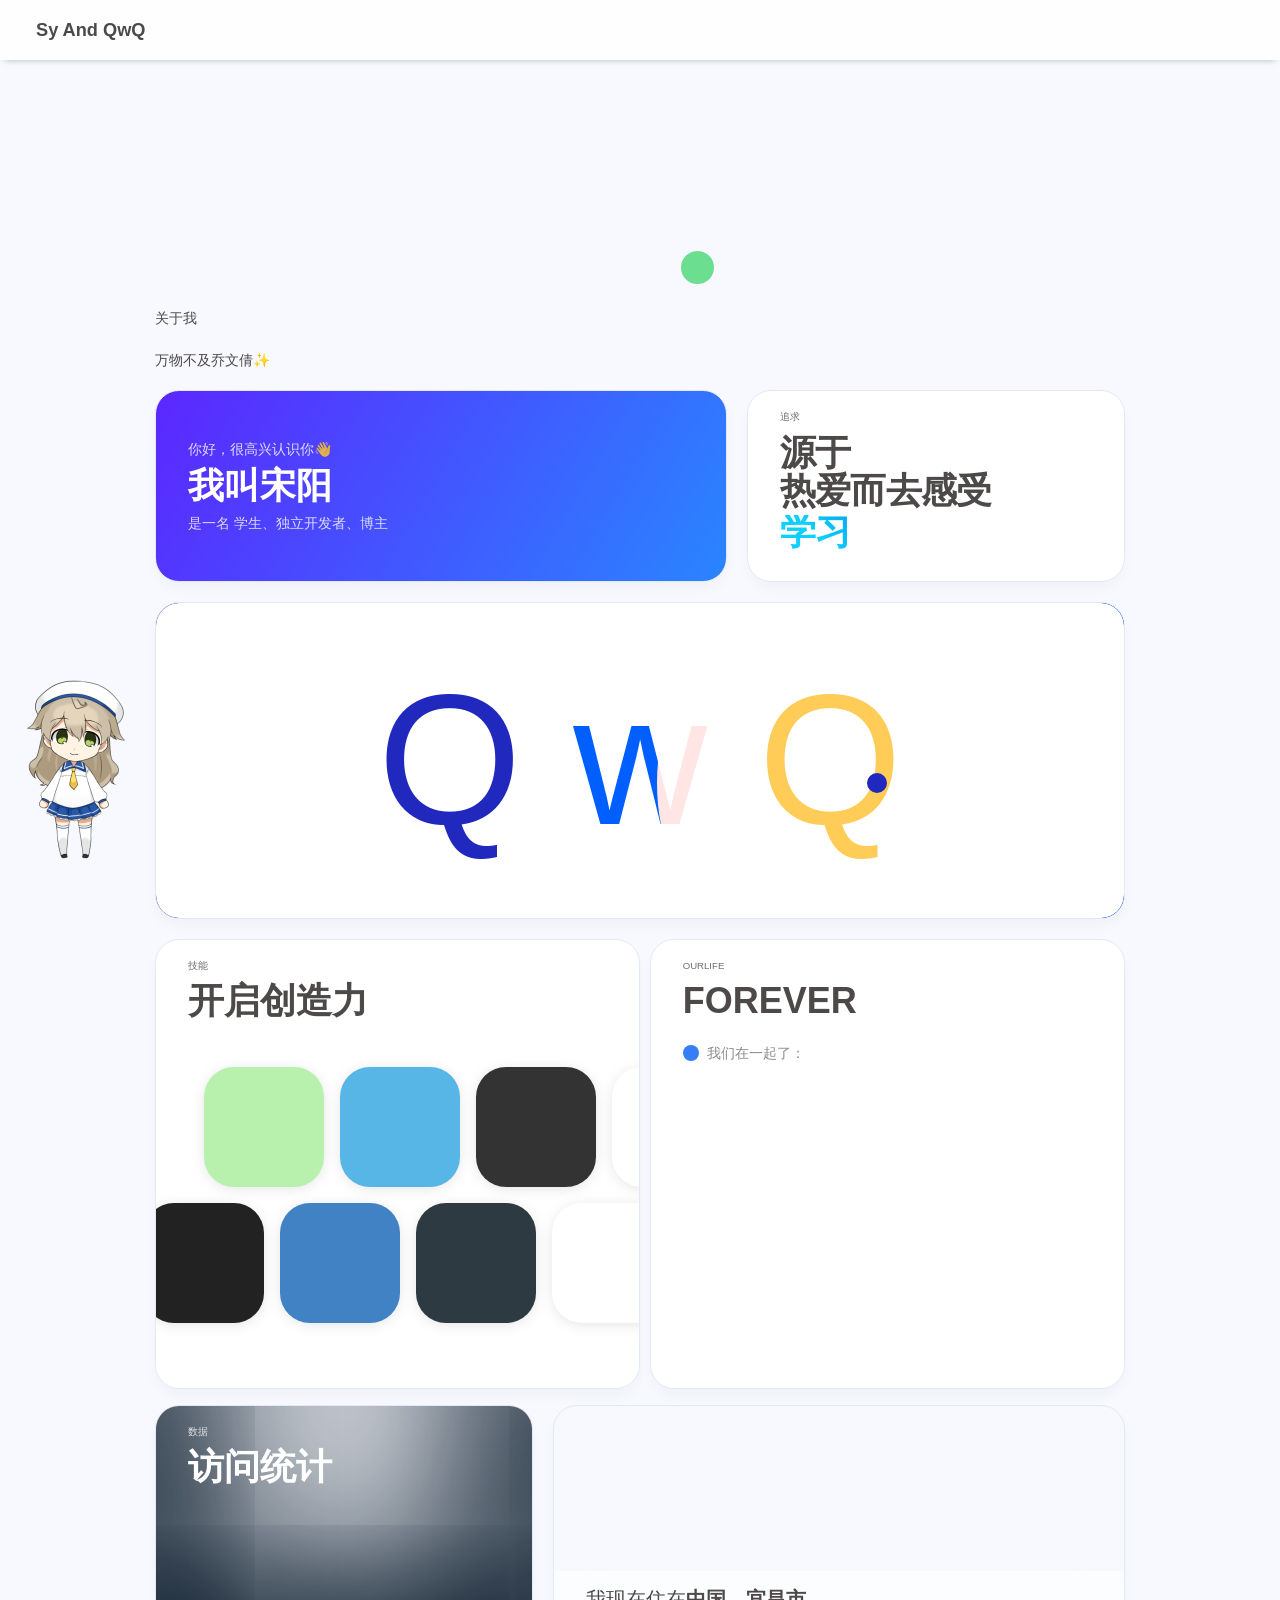
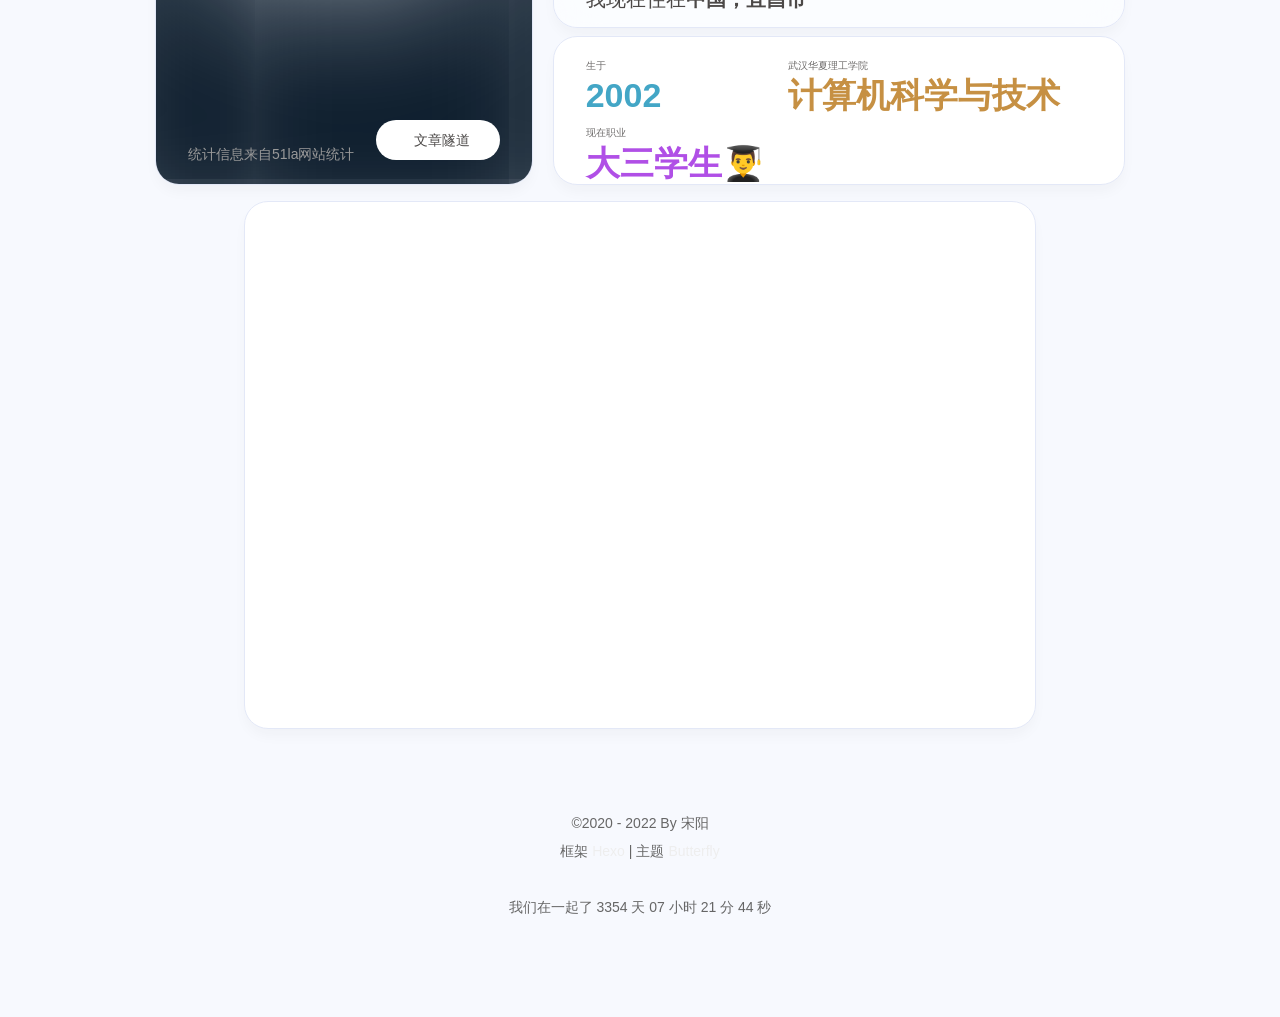
==== commit 2c29e61b: "Site updated: 2022-12-02 20:45:16" ====
--- a/about/index.html
+++ b/about/index.html
@@ -140,7 +140,7 @@
     }
     detectApple()
     })(window)</script><link rel="stylesheet" href="/css/custom.css" media="defer" onload="this.media='all'"><link rel="stylesheet" type="text/css" href="https://cdn.jsdelivr.net/npm/js-heo@1.0.11/mainColor/heoMainColor.css"><link rel="stylesheet" type="text/css" href="https://cdn.jsdelivr.net/npm/js-heo@1.0.11/poem/poem.css"><link rel="stylesheet" href="/css/essay_page/essay_page.css"><link rel="stylesheet" href="https://npm.elemecdn.com/hexo-butterfly-swiper-anzhiyu@1.0.4/lib/swiper.min.css"><link rel="stylesheet" href="/css/essay_page/home_essay_bar.css"><!-- hexo injector head_end start --><link rel="stylesheet" href="https://cdn.cbd.int/hexo-butterfly-clock-anzhiyu/lib/clock.min.css" /><link rel="stylesheet" href="https://npm.elemecdn.com/anzhiyu-blog@2.0.4/css/runtime/runtime.min.css" media="print" onload="this.media='all'"><link rel="stylesheet" href="https://cdn.cbd.int/hexo-butterfly-tag-plugins-plus@latest/lib/assets/font-awesome-animation.min.css" media="defer" onload="this.media='all'"><link rel="stylesheet" href="https://cdn.cbd.int/hexo-butterfly-tag-plugins-plus@latest/lib/tag_plugins.css" media="defer" onload="this.media='all'"><script src="https://cdn.cbd.int/hexo-butterfly-tag-plugins-plus@latest/lib/assets/carousel-touch.js"></script><link rel="stylesheet" href="https://cdn.cbd.int/hexo-butterfly-wowjs/lib/animate.min.css" media="print" onload="this.media='all'"><!-- hexo injector head_end end --><meta name="generator" content="Hexo 6.3.0"><link rel="alternate" href="/atom.xml" title="Sy And QwQ" type="application/atom+xml">
-</head><body><div id="web_bg"></div><div id="sidebar"><div id="menu-mask"></div><div id="sidebar-menus"><div class="avatar-img is-center"><img src= "[data-uri]" data-lazy-src="https://qwq1127-imgs-1314251743.cos.ap-shanghai.myqcloud.com/imgs/202211131216572.webp" onerror="onerror=null;src='/img/friend_404.gif'" alt="avatar"/></div><div class="sidebar-site-data site-data is-center"><a href="/archives/"><div class="headline">文章</div><div class="length-num">2</div></a><a href="/tags/"><div class="headline">标签</div><div class="length-num">0</div></a><a href="/categories/"><div class="headline">分类</div><div class="length-num">0</div></a></div><hr/><div class="menus_items"><div class="menus_item"><a class="site-page faa-parent animated-hover" href="/"><i class="fa-fw fas fa-home faa-tada"></i><span> 首页</span></a></div><div class="menus_item"><a class="site-page faa-parent animated-hover" href="/essay/"><svg class="icon faa-tada" aria-hidden="true"><use xlink:href="#icon-icon-test-copy"></use></svg><span> 日常</span></a></div><div class="menus_item"><a class="site-page faa-parent animated-hover" href="/archives/"><i class="fa-fw fas fa-archive faa-tada"></i><span> 时间轴</span></a></div><div class="menus_item"><a class="site-page faa-parent animated-hover" href="/artitalk/"><i class="fa-fw fas fa-comment-dots faa-tada"></i><span> 闲言碎语</span></a></div><div class="menus_item"><a class="site-page faa-parent animated-hover" href="/music/"><i class="fa-fw fas fa-music faa-tada"></i><span> 音乐馆</span></a></div><div class="menus_item"><a class="site-page faa-parent animated-hover" href="/categories/"><i class="fa-fw fas fa-folder-open faa-tada"></i><span> 分类</span></a></div><div class="menus_item"><a class="site-page faa-parent animated-hover" href="/fcircle/"><i class="fa-fw fab fa-artstation faa-tada"></i><span> 朋友圈</span></a></div><div class="menus_item"><a class="site-page faa-parent animated-hover" href="/comments/"><i class="fa-fw fas fa-envelope faa-tada"></i><span> 留言板</span></a></div><div class="menus_item"><a class="site-page faa-parent animated-hover" href="/link/"><i class="fa-fw fas fa-link faa-tada"></i><span> 友人帐</span></a></div><div class="menus_item"><a class="site-page faa-parent animated-hover" href="/bangumis/"><svg class="icon faa-tada" aria-hidden="true"><use xlink:href="#icon-bilibili1"></use></svg><span> 追番</span></a></div><div class="menus_item"><a class="site-page faa-parent animated-hover" href="/about/"><svg class="icon faa-tada" aria-hidden="true"><use xlink:href="#icon-zhifeiji"></use></svg><span> 关于</span></a></div></div></div></div><div class="page" id="body-wrap"><header class="not-top-img" id="page-header"><nav id="nav"><span id="blog_name"><a id="site-name" href="/">Sy And QwQ</a></span><div id="menus"><div id="search-button"><a class="site-page social-icon search"><i class="fas fa-search fa-fw"></i><span> 搜索</span></a></div><div class="menus_items"><div class="menus_item"><a class="site-page faa-parent animated-hover" href="/"><i class="fa-fw fas fa-home faa-tada"></i><span> 首页</span></a></div><div class="menus_item"><a class="site-page faa-parent animated-hover" href="/essay/"><svg class="icon faa-tada" aria-hidden="true"><use xlink:href="#icon-icon-test-copy"></use></svg><span> 日常</span></a></div><div class="menus_item"><a class="site-page faa-parent animated-hover" href="/archives/"><i class="fa-fw fas fa-archive faa-tada"></i><span> 时间轴</span></a></div><div class="menus_item"><a class="site-page faa-parent animated-hover" href="/artitalk/"><i class="fa-fw fas fa-comment-dots faa-tada"></i><span> 闲言碎语</span></a></div><div class="menus_item"><a class="site-page faa-parent animated-hover" href="/music/"><i class="fa-fw fas fa-music faa-tada"></i><span> 音乐馆</span></a></div><div class="menus_item"><a class="site-page faa-parent animated-hover" href="/categories/"><i class="fa-fw fas fa-folder-open faa-tada"></i><span> 分类</span></a></div><div class="menus_item"><a class="site-page faa-parent animated-hover" href="/fcircle/"><i class="fa-fw fab fa-artstation faa-tada"></i><span> 朋友圈</span></a></div><div class="menus_item"><a class="site-page faa-parent animated-hover" href="/comments/"><i class="fa-fw fas fa-envelope faa-tada"></i><span> 留言板</span></a></div><div class="menus_item"><a class="site-page faa-parent animated-hover" href="/link/"><i class="fa-fw fas fa-link faa-tada"></i><span> 友人帐</span></a></div><div class="menus_item"><a class="site-page faa-parent animated-hover" href="/bangumis/"><svg class="icon faa-tada" aria-hidden="true"><use xlink:href="#icon-bilibili1"></use></svg><span> 追番</span></a></div><div class="menus_item"><a class="site-page faa-parent animated-hover" href="/about/"><svg class="icon faa-tada" aria-hidden="true"><use xlink:href="#icon-zhifeiji"></use></svg><span> 关于</span></a></div></div><div id="toggle-menu"><a class="site-page"><i class="fas fa-bars fa-fw"></i></a></div></div></nav></header><main class="layout hide-aside" id="content-inner"><div id="page"><h1 class="page-title">关于</h1><div id="about-page"><div class="author-box"><div class="author-img"><img class="no-lightbox" src= "[data-uri]" data-lazy-src="https://s1.ax1x.com/2022/11/19/zKFMAx.png"></div><div class="image-dot"></div></div><p class="p center logo large">关于我</p><p class="p center small">万物不及乔文倩✨</p><div class="author-content"><div class="author-content-item myInfoAndSayHello"><div class="title1">你好，很高兴认识你👋</div><div class="title2">我叫<span class="inline-word">宋阳</span></div><div class="title1">是一名 学生、独立开发者、<span class="inline-word">博主</span></div></div><div class="aboutsiteTips author-content-item"><div class="author-content-item-tips">追求</div><h2>源于<br>热爱而去<span class="inline-word">感受</span><div class="mask"><span class="first-tips">学习</span><span>生活</span><span data-up>程序</span><span data-show>体验</span></div></h2></div></div><div class="hello-about"><div class="cursor" style="translate:none;rotate:none;scale:none;transform:translate(721px,180px)"></div><div class="shapes"><div class="shape shape-1" style="translate:none;rotate:none;scale:none;transform:translate(721px,180px)"></div><div class="shape shape-2" style="translate:none;rotate:none;scale:none;transform:translate(721px,180px)"></div><div class="shape shape-3" style="translate:none;rotate:none;scale:none;transform:translate(721px,180px)"></div></div><div class="content"><h1>Q  w  Q          </h1></div></div><div class="author-content"><div class="author-content-item skills"><div class="card-content"><div class="author-content-item-tips">技能</div><span class="author-content-item-title">开启创造力</span><div class="skills-style-group"><div class="tags-group-all"><div class="tags-group-wrapper"><div class="tags-group-icon-pair"><div class="tags-group-icon" style="background: #b8f0ae"><img class="no-lightbox" title="Vue" src= "[data-uri]" data-lazy-src="https://image.anzhiy.cn/adminuploads/1/2022/09/25/633001374747b.png"></div><div class="tags-group-icon" style="background: #222"><img class="no-lightbox" title="React" src= "[data-uri]" data-lazy-src="[data-uri]"></div></div><div class="tags-group-icon-pair"><div class="tags-group-icon" style="background: #57b6e6"><img class="no-lightbox" title="Docker" src= "[data-uri]" data-lazy-src="https://image.anzhiy.cn/adminuploads/1/2022/09/25/63300647df7fa.png"></div><div class="tags-group-icon" style="background: #4082c3"><img class="no-lightbox" title="Photoshop" src= "[data-uri]" data-lazy-src="https://image.anzhiy.cn/adminuploads/1/2022/09/25/63300647e1f10.png"></div></div><div class="tags-group-icon-pair"><div class="tags-group-icon" style="background: #333"><img class="no-lightbox" title="Node" src= "[data-uri]" data-lazy-src="https://cdn1.tianli0.top/npm/anzhiyu-blog@2.1.1/img/svg/node-logo.svg"></div><div class="tags-group-icon" style="background: #2e3a41"><img class="no-lightbox" title="Webpack" src= "[data-uri]" data-lazy-src="https://image.anzhiy.cn/adminuploads/1/2022/09/26/6330ff27e5c9b.png"></div></div><div class="tags-group-icon-pair"><div class="tags-group-icon" style="background: #fff"><img class="no-lightbox" title="Pinia" src= "[data-uri]" data-lazy-src="https://npm.elemecdn.com/anzhiyu-blog@2.0.8/img/svg/pinia-logo.svg"></div><div class="tags-group-icon" style="background: #fff"><img class="no-lightbox" title="Python" src= "[data-uri]" data-lazy-src="https://image.anzhiy.cn/adminuploads/1/2022/09/25/63300647dea51.png"></div></div><div class="tags-group-icon-pair"><div class="tags-group-icon" style="background: #937df7"><img class="no-lightbox" title="Vite" src= "[data-uri]" data-lazy-src="https://npm.elemecdn.com/anzhiyu-blog@2.0.8/img/svg/vite-logo.svg"></div><div class="tags-group-icon" style="background: #4499e4"><img class="no-lightbox" title="Flutter" src= "[data-uri]" data-lazy-src="https://image.anzhiy.cn/adminuploads/1/2022/09/25/633004063ff15.png"></div></div><div class="tags-group-icon-pair"><div class="tags-group-icon" style="background: #fff"><img class="no-lightbox" title="Java" src= "[data-uri]" data-lazy-src="https://image.anzhiy.cn/adminuploads/1/2022/09/25/633005bf0fd1e.jpg"></div><div class="tags-group-icon" style="background: #2c51db"><img class="no-lightbox" title="CSS3" src= "[data-uri]" data-lazy-src="https://image.anzhiy.cn/adminuploads/1/2022/09/25/633006cc55e07.png"></div></div><div class="tags-group-icon-pair"><div class="tags-group-icon" style="background: #f7cb4f"><img class="no-lightbox" title="JS" src= "[data-uri]" data-lazy-src="https://image.anzhiy.cn/adminuploads/1/2022/09/25/633006eee047b.png"></div><div class="tags-group-icon" style="background: #e9572b"><img class="no-lightbox" title="HTML" src= "[data-uri]" data-lazy-src="https://image.anzhiy.cn/adminuploads/1/2022/09/25/633006f9ab27d.png"></div></div><div class="tags-group-icon-pair"><div class="tags-group-icon" style="background: #df5b40"><img class="no-lightbox" title="Git" src= "[data-uri]" data-lazy-src="https://image.anzhiy.cn/adminuploads/1/2022/09/25/633006e37c7fd.webp"></div><div class="tags-group-icon" style="background: #e65164"><img class="no-lightbox" title="Apifox" src= "[data-uri]" data-lazy-src="https://image.anzhiy.cn/adminuploads/1/2022/09/25/633007087a4dc.webp"></div></div></div></div><div class="skills-list"><div class="skill-info"><div class="skill-icon" style="background: #b8f0ae"><img class="no-lightbox" title="Vue" src= "[data-uri]" data-lazy-src="https://image.anzhiy.cn/adminuploads/1/2022/09/25/633001374747b.png"></div><div class="skill-name"><span>Vue</span></div></div><div class="skill-info"><div class="skill-icon" style="background: #222"><img class="no-lightbox" title="React" src= "[data-uri]" data-lazy-src="[data-uri]"></div><div class="skill-name"><span>React</span></div></div><div class="skill-info"><div class="skill-icon" style="background: #57b6e6"><img class="no-lightbox" title="Docker" src= "[data-uri]" data-lazy-src="https://image.anzhiy.cn/adminuploads/1/2022/09/25/63300647df7fa.png"></div><div class="skill-name"><span>Docker</span></div></div><div class="skill-info"><div class="skill-icon" style="background: #4082c3"><img class="no-lightbox" title="Photoshop" src= "[data-uri]" data-lazy-src="https://image.anzhiy.cn/adminuploads/1/2022/09/25/63300647e1f10.png"></div><div class="skill-name"><span>Photoshop</span></div></div><div class="skill-info"><div class="skill-icon" style="background: #333"><img class="no-lightbox" title="Node" src= "[data-uri]" data-lazy-src="https://cdn1.tianli0.top/npm/anzhiyu-blog@2.1.1/img/svg/node-logo.svg"></div><div class="skill-name"><span>Node</span></div></div><div class="skill-info"><div class="skill-icon" style="background: #2e3a41"><img class="no-lightbox" title="Webpack" src= "[data-uri]" data-lazy-src="https://image.anzhiy.cn/adminuploads/1/2022/09/26/6330ff27e5c9b.png"></div><div class="skill-name"><span>Webpack</span></div></div><div class="skill-info"><div class="skill-icon" style="background: #fff"><img class="no-lightbox" title="Pinia" src= "[data-uri]" data-lazy-src="https://npm.elemecdn.com/anzhiyu-blog@2.0.8/img/svg/pinia-logo.svg"></div><div class="skill-name"><span>Pinia</span></div></div><div class="skill-info"><div class="skill-icon" style="background: #fff"><img class="no-lightbox" title="Python" src= "[data-uri]" data-lazy-src="https://image.anzhiy.cn/adminuploads/1/2022/09/25/63300647dea51.png"></div><div class="skill-name"><span>Python</span></div></div><div class="skill-info"><div class="skill-icon" style="background: #937df7"><img class="no-lightbox" title="Vite" src= "[data-uri]" data-lazy-src="https://npm.elemecdn.com/anzhiyu-blog@2.0.8/img/svg/vite-logo.svg"></div><div class="skill-name"><span>Vite</span></div></div><div class="skill-info"><div class="skill-icon" style="background: #4499e4"><img class="no-lightbox" title="Flutter" src= "[data-uri]" data-lazy-src="https://image.anzhiy.cn/adminuploads/1/2022/09/25/633004063ff15.png"></div><div class="skill-name"><span>Flutter</span></div></div><div class="skill-info"><div class="skill-icon" style="background: #fff"><img class="no-lightbox" title="Java" src= "[data-uri]" data-lazy-src="https://image.anzhiy.cn/adminuploads/1/2022/09/25/633005bf0fd1e.jpg"></div><div class="skill-name"><span>Java</span></div></div><div class="skill-info"><div class="skill-icon" style="background: #2c51db"><img class="no-lightbox" title="CSS3" src= "[data-uri]" data-lazy-src="https://image.anzhiy.cn/adminuploads/1/2022/09/25/633006cc55e07.png"></div><div class="skill-name"><span>CSS3</span></div></div><div class="skill-info"><div class="skill-icon" style="background: #f7cb4f"><img class="no-lightbox" title="JS" src= "[data-uri]" data-lazy-src="https://image.anzhiy.cn/adminuploads/1/2022/09/25/633006eee047b.png"></div><div class="skill-name"><span>JS</span></div></div><div class="skill-info"><div class="skill-icon" style="background: #e9572b"><img class="no-lightbox" title="HTML" src= "[data-uri]" data-lazy-src="https://image.anzhiy.cn/adminuploads/1/2022/09/25/633006f9ab27d.png"></div><div class="skill-name"><span>HTML</span></div></div><div class="skill-info"><div class="skill-icon" style="background: #df5b40"><img class="no-lightbox" title="Git" src= "[data-uri]" data-lazy-src="https://image.anzhiy.cn/adminuploads/1/2022/09/25/633006e37c7fd.webp"></div><div class="skill-name"><span>Git</span></div></div><div class="skill-info"><div class="skill-icon" style="background: #e65164"><img class="no-lightbox" title="Apifox" src= "[data-uri]" data-lazy-src="https://image.anzhiy.cn/adminuploads/1/2022/09/25/633007087a4dc.webp"></div><div class="skill-name"><span>Apifox</span></div></div><div class="etc">...</div></div></div></div></div><div class="author-content-item careers"><div class="card-content"><div class="author-content-item-tips">OURLIFE</div><span class="author-content-item-title">FOREVER</span><div class="careers-group"><div class="careers-item"><div class="circle" style="background:#357ef5"></div><div class="name">我们在一起了：</div></div></div><img class="author-content-img no-lightbox" alt="生涯" src= "[data-uri]" data-lazy-src="https://s1.ax1x.com/2022/11/19/zuOcnO.png"></div></div></div><div class="author-content"><div class="about-statistic author-content-item"><div class="card-content"><div class="author-content-item-tips">数据</div><span class="author-content-item-title">访问统计</span><div id="statistic"></div><div class="post-tips">统计信息来自<a href="https://invite.51.la/1NzKqTeb?target=V6" target="_blank" rel="noopener nofollow">51la网站统计</a></div><div class="banner-button-group"><a class="banner-button" onclick="pjax.loadUrl(&quot;/archives/&quot;)" data-pjax-state><i class="fas fa-circle-arrow-up-right"></i><span class="banner-button-text">文章隧道</span></a></div></div></div><div class="author-content-item-group column mapAndInfo"><div class="author-content-item map single"><span class="map-title">我现在住在<b>中国，宜昌市</b></span></div><div class="author-content-item selfInfo single"><div><span class="selfInfo-title">生于</span><span class="selfInfo-content" style="color:#43a6c6">2002</span></div><div><span class="selfInfo-title">武汉华夏理工学院</span><span class="selfInfo-content" style="color:#c69043">计算机科学与技术</span></div><div><span class="selfInfo-title">现在职业</span><span class="selfInfo-content" style="color:#b04fe6">大三学生👨‍🎓</span></div></div></div></div><div class="author-content"><div class="author-content-item myphoto"><img class="author-content-img no-lightbox" alt="自拍" src= "[data-uri]" data-lazy-src="https://s1.ax1x.com/2022/11/19/zKK3dg.jpg"></div></div></div><script src="/js/countup.js"></script><script src="https://lf26-cdn-tos.bytecdntp.com/cdn/expire-1-M/gsap/3.9.1/gsap.min.js"></script><script>(() => {
+</head><body><div id="web_bg"></div><div id="sidebar"><div id="menu-mask"></div><div id="sidebar-menus"><div class="avatar-img is-center"><img src= "[data-uri]" data-lazy-src="https://img.qwq1127.cn/img/ff05cb03-4382-4ec6-a97d-24ea7cf0e5f4.webp" onerror="onerror=null;src='/img/friend_404.gif'" alt="avatar"/></div><div class="sidebar-site-data site-data is-center"><a href="/archives/"><div class="headline">文章</div><div class="length-num">2</div></a><a href="/tags/"><div class="headline">标签</div><div class="length-num">0</div></a><a href="/categories/"><div class="headline">分类</div><div class="length-num">0</div></a></div><hr/><div class="menus_items"><div class="menus_item"><a class="site-page faa-parent animated-hover" href="/"><i class="fa-fw fas fa-home faa-tada"></i><span> 首页</span></a></div><div class="menus_item"><a class="site-page faa-parent animated-hover" href="/essay/"><svg class="icon faa-tada" aria-hidden="true"><use xlink:href="#icon-icon-test-copy"></use></svg><span> 日常</span></a></div><div class="menus_item"><a class="site-page faa-parent animated-hover" href="/archives/"><i class="fa-fw fas fa-archive faa-tada"></i><span> 时间轴</span></a></div><div class="menus_item"><a class="site-page faa-parent animated-hover" href="/bangumis/"><svg class="icon faa-tada" aria-hidden="true"><use xlink:href="#icon-bilibili1"></use></svg><span> 追番</span></a></div><div class="menus_item"><a class="site-page faa-parent animated-hover" href="/about/"><svg class="icon faa-tada" aria-hidden="true"><use xlink:href="#icon-zhifeiji"></use></svg><span> 关于</span></a></div></div></div></div><div class="page" id="body-wrap"><header class="not-top-img" id="page-header"><nav id="nav"><span id="blog_name"><a id="site-name" href="/">Sy And QwQ</a></span><div id="menus"><div id="search-button"><a class="site-page social-icon search"><i class="fas fa-search fa-fw"></i><span> 搜索</span></a></div><div class="menus_items"><div class="menus_item"><a class="site-page faa-parent animated-hover" href="/"><i class="fa-fw fas fa-home faa-tada"></i><span> 首页</span></a></div><div class="menus_item"><a class="site-page faa-parent animated-hover" href="/essay/"><svg class="icon faa-tada" aria-hidden="true"><use xlink:href="#icon-icon-test-copy"></use></svg><span> 日常</span></a></div><div class="menus_item"><a class="site-page faa-parent animated-hover" href="/archives/"><i class="fa-fw fas fa-archive faa-tada"></i><span> 时间轴</span></a></div><div class="menus_item"><a class="site-page faa-parent animated-hover" href="/bangumis/"><svg class="icon faa-tada" aria-hidden="true"><use xlink:href="#icon-bilibili1"></use></svg><span> 追番</span></a></div><div class="menus_item"><a class="site-page faa-parent animated-hover" href="/about/"><svg class="icon faa-tada" aria-hidden="true"><use xlink:href="#icon-zhifeiji"></use></svg><span> 关于</span></a></div></div><div id="toggle-menu"><a class="site-page"><i class="fas fa-bars fa-fw"></i></a></div></div></nav></header><main class="layout hide-aside" id="content-inner"><div id="page"><h1 class="page-title">关于</h1><div id="about-page"><div class="author-box"><div class="author-img"><img class="no-lightbox" src= "[data-uri]" data-lazy-src="https://img.qwq1127.cn/img/00e65557-c8fe-4c58-ae80-2d17f60b4962.png"></div><div class="image-dot"></div></div><p class="p center logo large">关于我</p><p class="p center small">万物不及乔文倩✨</p><div class="author-content"><div class="author-content-item myInfoAndSayHello"><div class="title1">你好，很高兴认识你👋</div><div class="title2">我叫<span class="inline-word">宋阳</span></div><div class="title1">是一名 学生、独立开发者、<span class="inline-word">博主</span></div></div><div class="aboutsiteTips author-content-item"><div class="author-content-item-tips">追求</div><h2>源于<br>热爱而去<span class="inline-word">感受</span><div class="mask"><span class="first-tips">学习</span><span>生活</span><span data-up>程序</span><span data-show>体验</span></div></h2></div></div><div class="hello-about"><div class="cursor" style="translate:none;rotate:none;scale:none;transform:translate(721px,180px)"></div><div class="shapes"><div class="shape shape-1" style="translate:none;rotate:none;scale:none;transform:translate(721px,180px)"></div><div class="shape shape-2" style="translate:none;rotate:none;scale:none;transform:translate(721px,180px)"></div><div class="shape shape-3" style="translate:none;rotate:none;scale:none;transform:translate(721px,180px)"></div></div><div class="content"><h1>Q  w  Q          </h1></div></div><div class="author-content"><div class="author-content-item skills"><div class="card-content"><div class="author-content-item-tips">技能</div><span class="author-content-item-title">开启创造力</span><div class="skills-style-group"><div class="tags-group-all"><div class="tags-group-wrapper"><div class="tags-group-icon-pair"><div class="tags-group-icon" style="background: #b8f0ae"><img class="no-lightbox" title="Vue" src= "[data-uri]" data-lazy-src="https://image.anzhiy.cn/adminuploads/1/2022/09/25/633001374747b.png"></div><div class="tags-group-icon" style="background: #222"><img class="no-lightbox" title="React" src= "[data-uri]" data-lazy-src="[data-uri]"></div></div><div class="tags-group-icon-pair"><div class="tags-group-icon" style="background: #57b6e6"><img class="no-lightbox" title="Docker" src= "[data-uri]" data-lazy-src="https://image.anzhiy.cn/adminuploads/1/2022/09/25/63300647df7fa.png"></div><div class="tags-group-icon" style="background: #4082c3"><img class="no-lightbox" title="Photoshop" src= "[data-uri]" data-lazy-src="https://image.anzhiy.cn/adminuploads/1/2022/09/25/63300647e1f10.png"></div></div><div class="tags-group-icon-pair"><div class="tags-group-icon" style="background: #333"><img class="no-lightbox" title="Node" src= "[data-uri]" data-lazy-src="https://cdn1.tianli0.top/npm/anzhiyu-blog@2.1.1/img/svg/node-logo.svg"></div><div class="tags-group-icon" style="background: #2e3a41"><img class="no-lightbox" title="Webpack" src= "[data-uri]" data-lazy-src="https://image.anzhiy.cn/adminuploads/1/2022/09/26/6330ff27e5c9b.png"></div></div><div class="tags-group-icon-pair"><div class="tags-group-icon" style="background: #fff"><img class="no-lightbox" title="Pinia" src= "[data-uri]" data-lazy-src="https://npm.elemecdn.com/anzhiyu-blog@2.0.8/img/svg/pinia-logo.svg"></div><div class="tags-group-icon" style="background: #fff"><img class="no-lightbox" title="Python" src= "[data-uri]" data-lazy-src="https://image.anzhiy.cn/adminuploads/1/2022/09/25/63300647dea51.png"></div></div><div class="tags-group-icon-pair"><div class="tags-group-icon" style="background: #937df7"><img class="no-lightbox" title="Vite" src= "[data-uri]" data-lazy-src="https://npm.elemecdn.com/anzhiyu-blog@2.0.8/img/svg/vite-logo.svg"></div><div class="tags-group-icon" style="background: #4499e4"><img class="no-lightbox" title="Flutter" src= "[data-uri]" data-lazy-src="https://image.anzhiy.cn/adminuploads/1/2022/09/25/633004063ff15.png"></div></div><div class="tags-group-icon-pair"><div class="tags-group-icon" style="background: #fff"><img class="no-lightbox" title="Java" src= "[data-uri]" data-lazy-src="https://image.anzhiy.cn/adminuploads/1/2022/09/25/633005bf0fd1e.jpg"></div><div class="tags-group-icon" style="background: #2c51db"><img class="no-lightbox" title="CSS3" src= "[data-uri]" data-lazy-src="https://image.anzhiy.cn/adminuploads/1/2022/09/25/633006cc55e07.png"></div></div><div class="tags-group-icon-pair"><div class="tags-group-icon" style="background: #f7cb4f"><img class="no-lightbox" title="JS" src= "[data-uri]" data-lazy-src="https://image.anzhiy.cn/adminuploads/1/2022/09/25/633006eee047b.png"></div><div class="tags-group-icon" style="background: #e9572b"><img class="no-lightbox" title="HTML" src= "[data-uri]" data-lazy-src="https://image.anzhiy.cn/adminuploads/1/2022/09/25/633006f9ab27d.png"></div></div><div class="tags-group-icon-pair"><div class="tags-group-icon" style="background: #df5b40"><img class="no-lightbox" title="Git" src= "[data-uri]" data-lazy-src="https://image.anzhiy.cn/adminuploads/1/2022/09/25/633006e37c7fd.webp"></div><div class="tags-group-icon" style="background: #e65164"><img class="no-lightbox" title="Apifox" src= "[data-uri]" data-lazy-src="https://image.anzhiy.cn/adminuploads/1/2022/09/25/633007087a4dc.webp"></div></div></div></div><div class="skills-list"><div class="skill-info"><div class="skill-icon" style="background: #b8f0ae"><img class="no-lightbox" title="Vue" src= "[data-uri]" data-lazy-src="https://image.anzhiy.cn/adminuploads/1/2022/09/25/633001374747b.png"></div><div class="skill-name"><span>Vue</span></div></div><div class="skill-info"><div class="skill-icon" style="background: #222"><img class="no-lightbox" title="React" src= "[data-uri]" data-lazy-src="[data-uri]"></div><div class="skill-name"><span>React</span></div></div><div class="skill-info"><div class="skill-icon" style="background: #57b6e6"><img class="no-lightbox" title="Docker" src= "[data-uri]" data-lazy-src="https://image.anzhiy.cn/adminuploads/1/2022/09/25/63300647df7fa.png"></div><div class="skill-name"><span>Docker</span></div></div><div class="skill-info"><div class="skill-icon" style="background: #4082c3"><img class="no-lightbox" title="Photoshop" src= "[data-uri]" data-lazy-src="https://image.anzhiy.cn/adminuploads/1/2022/09/25/63300647e1f10.png"></div><div class="skill-name"><span>Photoshop</span></div></div><div class="skill-info"><div class="skill-icon" style="background: #333"><img class="no-lightbox" title="Node" src= "[data-uri]" data-lazy-src="https://cdn1.tianli0.top/npm/anzhiyu-blog@2.1.1/img/svg/node-logo.svg"></div><div class="skill-name"><span>Node</span></div></div><div class="skill-info"><div class="skill-icon" style="background: #2e3a41"><img class="no-lightbox" title="Webpack" src= "[data-uri]" data-lazy-src="https://image.anzhiy.cn/adminuploads/1/2022/09/26/6330ff27e5c9b.png"></div><div class="skill-name"><span>Webpack</span></div></div><div class="skill-info"><div class="skill-icon" style="background: #fff"><img class="no-lightbox" title="Pinia" src= "[data-uri]" data-lazy-src="https://npm.elemecdn.com/anzhiyu-blog@2.0.8/img/svg/pinia-logo.svg"></div><div class="skill-name"><span>Pinia</span></div></div><div class="skill-info"><div class="skill-icon" style="background: #fff"><img class="no-lightbox" title="Python" src= "[data-uri]" data-lazy-src="https://image.anzhiy.cn/adminuploads/1/2022/09/25/63300647dea51.png"></div><div class="skill-name"><span>Python</span></div></div><div class="skill-info"><div class="skill-icon" style="background: #937df7"><img class="no-lightbox" title="Vite" src= "[data-uri]" data-lazy-src="https://npm.elemecdn.com/anzhiyu-blog@2.0.8/img/svg/vite-logo.svg"></div><div class="skill-name"><span>Vite</span></div></div><div class="skill-info"><div class="skill-icon" style="background: #4499e4"><img class="no-lightbox" title="Flutter" src= "[data-uri]" data-lazy-src="https://image.anzhiy.cn/adminuploads/1/2022/09/25/633004063ff15.png"></div><div class="skill-name"><span>Flutter</span></div></div><div class="skill-info"><div class="skill-icon" style="background: #fff"><img class="no-lightbox" title="Java" src= "[data-uri]" data-lazy-src="https://image.anzhiy.cn/adminuploads/1/2022/09/25/633005bf0fd1e.jpg"></div><div class="skill-name"><span>Java</span></div></div><div class="skill-info"><div class="skill-icon" style="background: #2c51db"><img class="no-lightbox" title="CSS3" src= "[data-uri]" data-lazy-src="https://image.anzhiy.cn/adminuploads/1/2022/09/25/633006cc55e07.png"></div><div class="skill-name"><span>CSS3</span></div></div><div class="skill-info"><div class="skill-icon" style="background: #f7cb4f"><img class="no-lightbox" title="JS" src= "[data-uri]" data-lazy-src="https://image.anzhiy.cn/adminuploads/1/2022/09/25/633006eee047b.png"></div><div class="skill-name"><span>JS</span></div></div><div class="skill-info"><div class="skill-icon" style="background: #e9572b"><img class="no-lightbox" title="HTML" src= "[data-uri]" data-lazy-src="https://image.anzhiy.cn/adminuploads/1/2022/09/25/633006f9ab27d.png"></div><div class="skill-name"><span>HTML</span></div></div><div class="skill-info"><div class="skill-icon" style="background: #df5b40"><img class="no-lightbox" title="Git" src= "[data-uri]" data-lazy-src="https://image.anzhiy.cn/adminuploads/1/2022/09/25/633006e37c7fd.webp"></div><div class="skill-name"><span>Git</span></div></div><div class="skill-info"><div class="skill-icon" style="background: #e65164"><img class="no-lightbox" title="Apifox" src= "[data-uri]" data-lazy-src="https://image.anzhiy.cn/adminuploads/1/2022/09/25/633007087a4dc.webp"></div><div class="skill-name"><span>Apifox</span></div></div><div class="etc">...</div></div></div></div></div><div class="author-content-item careers"><div class="card-content"><div class="author-content-item-tips">OURLIFE</div><span class="author-content-item-title">FOREVER</span><div class="careers-group"><div class="careers-item"><div class="circle" style="background:#357ef5"></div><div class="name">我们在一起了：</div></div></div><img class="author-content-img no-lightbox" alt="生涯" src= "[data-uri]" data-lazy-src="https://img.qwq1127.cn/img/30cb14ee-4aea-4bae-bcc2-ade9c7d7bf67.png"></div></div></div><div class="author-content"><div class="about-statistic author-content-item"><div class="card-content"><div class="author-content-item-tips">数据</div><span class="author-content-item-title">访问统计</span><div id="statistic"></div><div class="post-tips">统计信息来自<a href="https://invite.51.la/1NzKqTeb?target=V6" target="_blank" rel="noopener nofollow">51la网站统计</a></div><div class="banner-button-group"><a class="banner-button" onclick="pjax.loadUrl(&quot;/archives/&quot;)" data-pjax-state><i class="fas fa-circle-arrow-up-right"></i><span class="banner-button-text">文章隧道</span></a></div></div></div><div class="author-content-item-group column mapAndInfo"><div class="author-content-item map single"><span class="map-title">我现在住在<b>中国，宜昌市</b></span></div><div class="author-content-item selfInfo single"><div><span class="selfInfo-title">生于</span><span class="selfInfo-content" style="color:#43a6c6">2002</span></div><div><span class="selfInfo-title">武汉华夏理工学院</span><span class="selfInfo-content" style="color:#c69043">计算机科学与技术</span></div><div><span class="selfInfo-title">现在职业</span><span class="selfInfo-content" style="color:#b04fe6">大三学生👨‍🎓</span></div></div></div></div><div class="author-content"><div class="author-content-item myphoto"><img class="author-content-img no-lightbox" alt="自拍" src= "[data-uri]" data-lazy-src="https://img.qwq1127.cn/img/dd362d42-a66b-4097-9422-21814051d1ef.jpeg"></div></div></div><script src="/js/countup.js"></script><script src="https://lf26-cdn-tos.bytecdntp.com/cdn/expire-1-M/gsap/3.9.1/gsap.min.js"></script><script>(() => {
   fetch('https://v6-widget.51.la/v6/JskXhwjn5swC1gGq/quote.js').then(res => res.text()).then((data) => {
       let title = ['最近活跃', '今日人数', '今日访问', '昨日人数', '昨日访问', '本月访问', '总访问量']
       let num = data.match(/(<\/span><span>).*?(\/span><\/p>)/g)
@@ -240,7 +240,7 @@
         stagger: -0.1
       })
     })
-})()</script></div></main><footer id="footer"><div id="footer-wrap"><div class="copyright">&copy;2020 - 2022 By 宋阳</div><div class="framework-info"><span>框架 </span><a target="_blank" rel="noopener" href="https://hexo.io">Hexo</a><span class="footer-separator">|</span><span>主题 </span><a target="_blank" rel="noopener" href="https://github.com/jerryc127/hexo-theme-butterfly">Butterfly</a></div></div></footer></div><div id="rightside"><div id="rightside-config-hide"><button id="darkmode" type="button" title="浅色和深色模式转换"><i class="fas fa-adjust"></i></button></div><div id="rightside-config-show"><button id="rightside_config" type="button" title="设置"><i class="fas fa-cog fa-spin"></i></button><button id="go-up" type="button" title="回到顶部"><i class="fas fa-arrow-up"></i></button></div></div><div id="local-search"><div class="search-dialog"><nav class="search-nav"><span class="search-dialog-title">搜索</span><span id="loading-status"></span><button class="search-close-button"><i class="fas fa-times"></i></button></nav><div class="is-center" id="loading-database"><i class="fas fa-spinner fa-pulse"></i><span>  数据库加载中</span></div><div class="search-wrap"><div id="local-search-input"><div class="local-search-box"><input class="local-search-box--input" placeholder="搜索文章" type="text"/></div></div><hr/><div id="local-search-results"></div></div></div><div id="search-mask"></div></div><div><script src="/js/utils.js"></script><script src="/js/main.js"></script><script src="https://cdn.jsdelivr.net/npm/@fancyapps/ui/dist/fancybox.umd.min.js"></script><script src="https://cdn.jsdelivr.net/npm/vanilla-lazyload/dist/lazyload.iife.min.js"></script><script src="/js/search/local-search.js"></script><div class="js-pjax"></div><div class="aplayer no-destroy" data-id="1708664797" data-server="tencent" data-type="playlist"   data-order="list" data-fixed="true" data-preload="auto" data-autoplay="false" data-mutex="true" ></div><script charset="UTF-8" id="LA_COLLECT" src="https://sdk.51.la/js-sdk-pro.min.js"></script><script src="https://sdk.51.la/perf/js-sdk-perf.min.js" crossorigin="anonymous"></script><script> LA.init({id:"JskXhwjn5swC1gGq",ck:"JskXhwjn5swC1gGq"})</script><script>new LingQue.Monitor().init({id:"JskXhwjn5swC1gGq",sendSuspicious:true});</script><script async data-pjax src="/js/custom.js"></script><script async data-pjax src="/js/waterfall/waterfall.js"></script><script data-pjax src="https://npm.elemecdn.com/anzhiyu-blog@1.1.6/js/swiper.min.js"></script><script src="https://cdn.jsdelivr.net/npm/butterfly-extsrc/dist/activate-power-mode.min.js"></script><script>POWERMODE.colorful = true;
+})()</script></div></main><footer id="footer"><div id="footer-wrap"><div class="copyright">&copy;2020 - 2022 By 宋阳</div><div class="framework-info"><span>框架 </span><a target="_blank" rel="noopener" href="https://hexo.io">Hexo</a><span class="footer-separator">|</span><span>主题 </span><a target="_blank" rel="noopener" href="https://github.com/jerryc127/hexo-theme-butterfly">Butterfly</a></div></div></footer></div><div id="rightside"><div id="rightside-config-hide"><button id="darkmode" type="button" title="浅色和深色模式转换"><i class="fas fa-adjust"></i></button></div><div id="rightside-config-show"><button id="rightside_config" type="button" title="设置"><i class="fas fa-cog fa-spin"></i></button><button id="go-up" type="button" title="回到顶部"><i class="fas fa-arrow-up"></i></button></div></div><div id="local-search"><div class="search-dialog"><nav class="search-nav"><span class="search-dialog-title">搜索</span><span id="loading-status"></span><button class="search-close-button"><i class="fas fa-times"></i></button></nav><div class="is-center" id="loading-database"><i class="fas fa-spinner fa-pulse"></i><span>  数据库加载中</span></div><div class="search-wrap"><div id="local-search-input"><div class="local-search-box"><input class="local-search-box--input" placeholder="搜索文章" type="text"/></div></div><hr/><div id="local-search-results"></div></div></div><div id="search-mask"></div></div><div><script src="/js/utils.js"></script><script src="/js/main.js"></script><script src="https://cdn.jsdelivr.net/npm/@fancyapps/ui/dist/fancybox.umd.min.js"></script><script src="https://cdn.jsdelivr.net/npm/vanilla-lazyload/dist/lazyload.iife.min.js"></script><script src="/js/search/local-search.js"></script><div class="js-pjax"></div><div class="aplayer no-destroy" data-id="1708664797" data-server="tencent" data-type="playlist"   data-order="list" data-fixed="true" data-preload="auto" data-autoplay="false" data-mutex="true" ></div><script charset="UTF-8" id="LA_COLLECT" src="https://sdk.51.la/js-sdk-pro.min.js"></script><script src="https://sdk.51.la/perf/js-sdk-perf.min.js" crossorigin="anonymous"></script><script> LA.init({id:"JskXhwjn5swC1gGq",ck:"JskXhwjn5swC1gGq"})</script><script>new LingQue.Monitor().init({id:"JskXhwjn5swC1gGq",sendSuspicious:true});</script><script async data-pjax src="/js/custom.js"></script><script async data-pjax src="/js/waterfall/waterfall.js"></script><script data-pjax src="https://npm.elemecdn.com/anzhiyu-blog@1.1.6/js/swiper.min.js"></script><script data-pjax src="//npm.elemecdn.com/pace-js@1.2.4/pace.min.js"></script><script src="https://cdn.jsdelivr.net/npm/butterfly-extsrc/dist/activate-power-mode.min.js"></script><script>POWERMODE.colorful = true;
 POWERMODE.shake = false;
 POWERMODE.mobile = true;
 document.body.addEventListener('input', POWERMODE);
--- a/css/custom.css
+++ b/css/custom.css
@@ -437,4 +437,71 @@
 
 #article-container figure.highlight {
     border-radius: 10px;
+}
+
+/* buterfly 顶部加载条 */
+.pace {
+  -webkit-pointer-events: none;
+  pointer-events: none;
+  -webkit-user-select: none;
+  -moz-user-select: none;
+  user-select: none;
+  z-index: 2000;
+  position: fixed;
+  margin: auto;
+  top: 10px;
+  left: 0;
+  right: 0;
+  height: 8px;
+  border-radius: 8px;
+  width: 4rem;
+  background: #eaecf2;
+  border: 1px #e3e8f7;
+  overflow: hidden;
+}
+
+.pace-inactive .pace-progress {
+  opacity: 0;
+  transition: 0.3s ease-in;
+}
+
+.pace .pace-progress {
+  -webkit-box-sizing: border-box;
+  -moz-box-sizing: border-box;
+  -ms-box-sizing: border-box;
+  -o-box-sizing: border-box;
+  box-sizing: border-box;
+  -webkit-transform: translate3d(0, 0, 0);
+  -moz-transform: translate3d(0, 0, 0);
+  -ms-transform: translate3d(0, 0, 0);
+  -o-transform: translate3d(0, 0, 0);
+  transform: translate3d(0, 0, 0);
+  max-width: 200px;
+  position: absolute;
+  z-index: 2000;
+  display: block;
+  top: 0;
+  right: 100%;
+  height: 100%;
+  width: 100%;
+  background: linear-gradient(-45deg, #ee7752, #e73c7e, #23a6d5, #23d5ab);
+  animation: gradient 1.5s ease infinite;
+  background-size: 200%;
+}
+
+.pace.pace-inactive {
+  opacity: 0;
+  transition: 0.3s;
+  top: -8px;
+}
+@keyframes gradient {
+  0% {
+    background-position: 0% 50%;
+  }
+  50% {
+    background-position: 100% 50%;
+  }
+  100% {
+    background-position: 0% 50%;
+  }
 }
--- a/css/essay_page/essay_page.css
+++ b/css/essay_page/essay_page.css
@@ -233,7 +233,7 @@
 /* 顶部样式 */
 .author-content.author-content-item.essayPage {
   height: 19rem;
-  background: url(https://s1.ax1x.com/2022/11/19/zuXe81.jpg) left 28% / cover no-repeat;
+  background: url(https://img.qwq1127.cn/img/ead6e508-a6a3-460a-8863-ebe65f32b870.jpeg) left 28% / cover no-repeat;
   color: var(--anzhiyu-white);
   overflow: hidden;
   margin-top: 0px;
